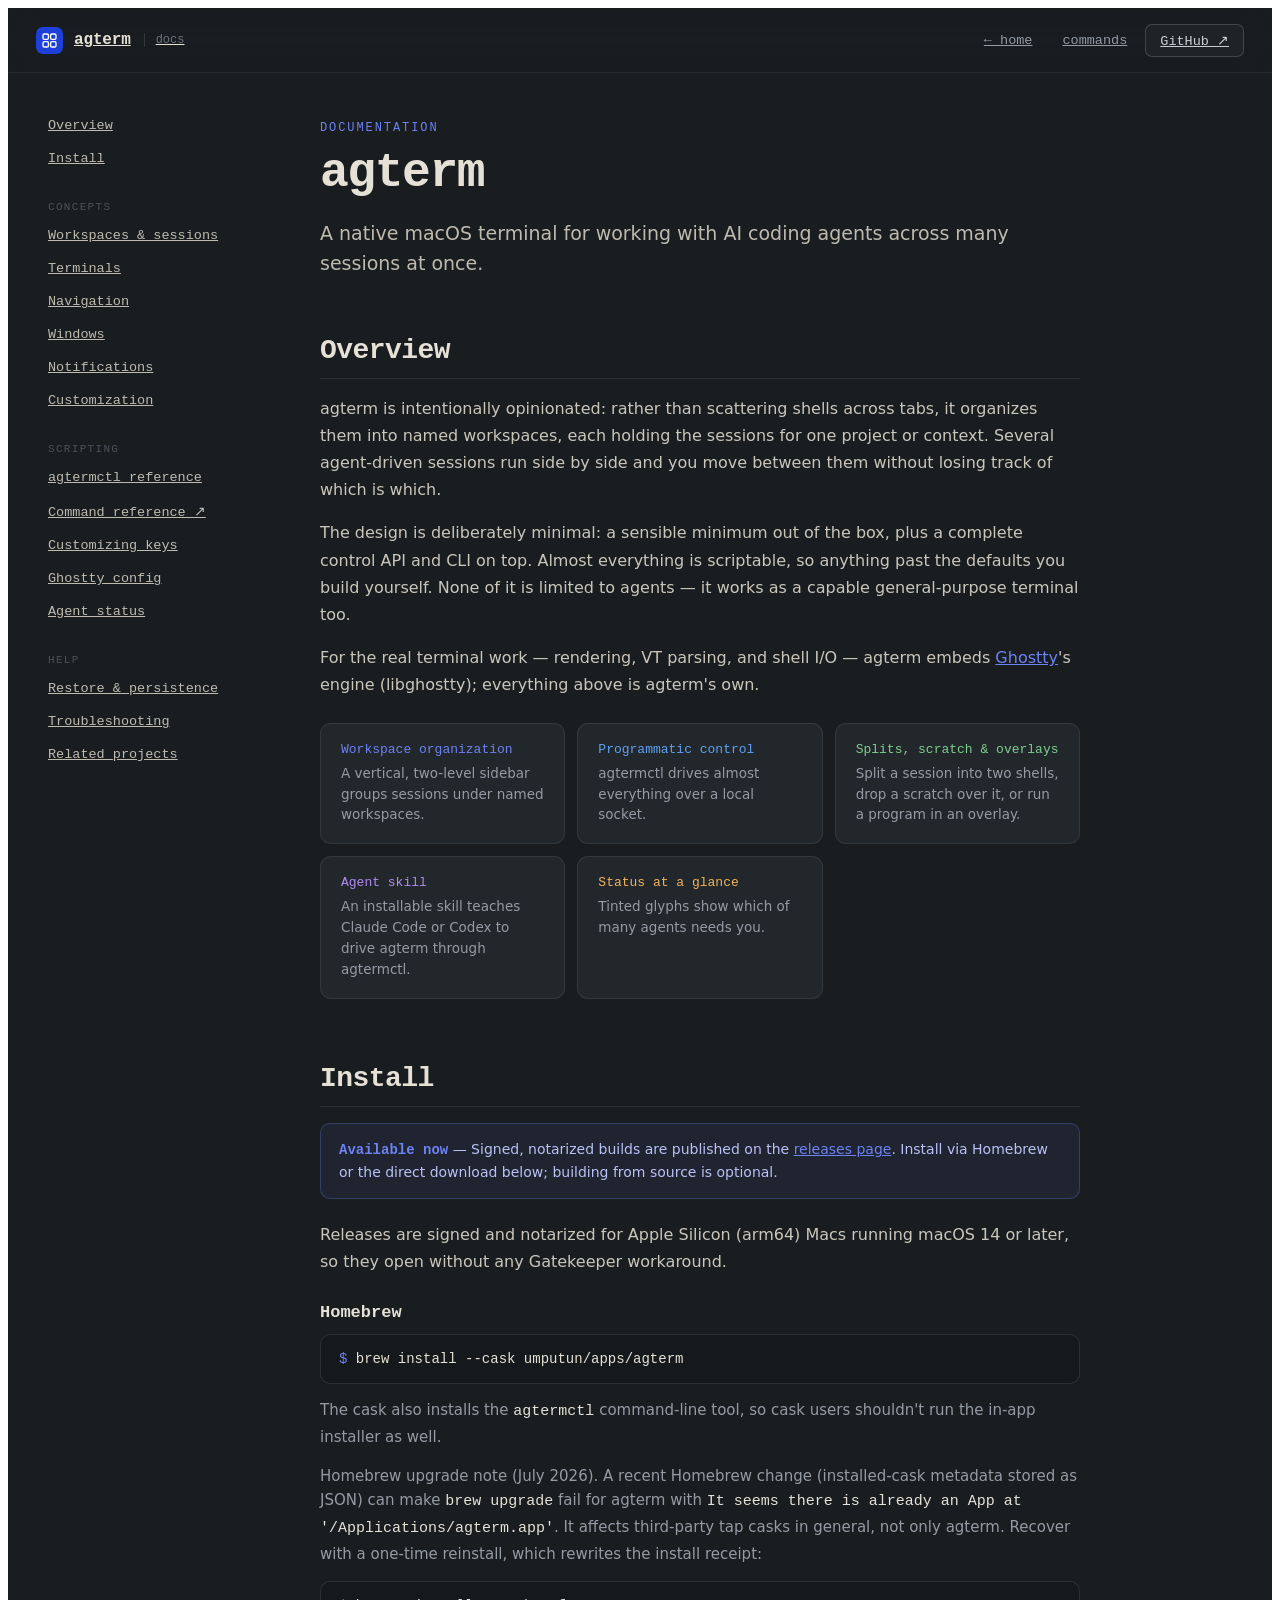
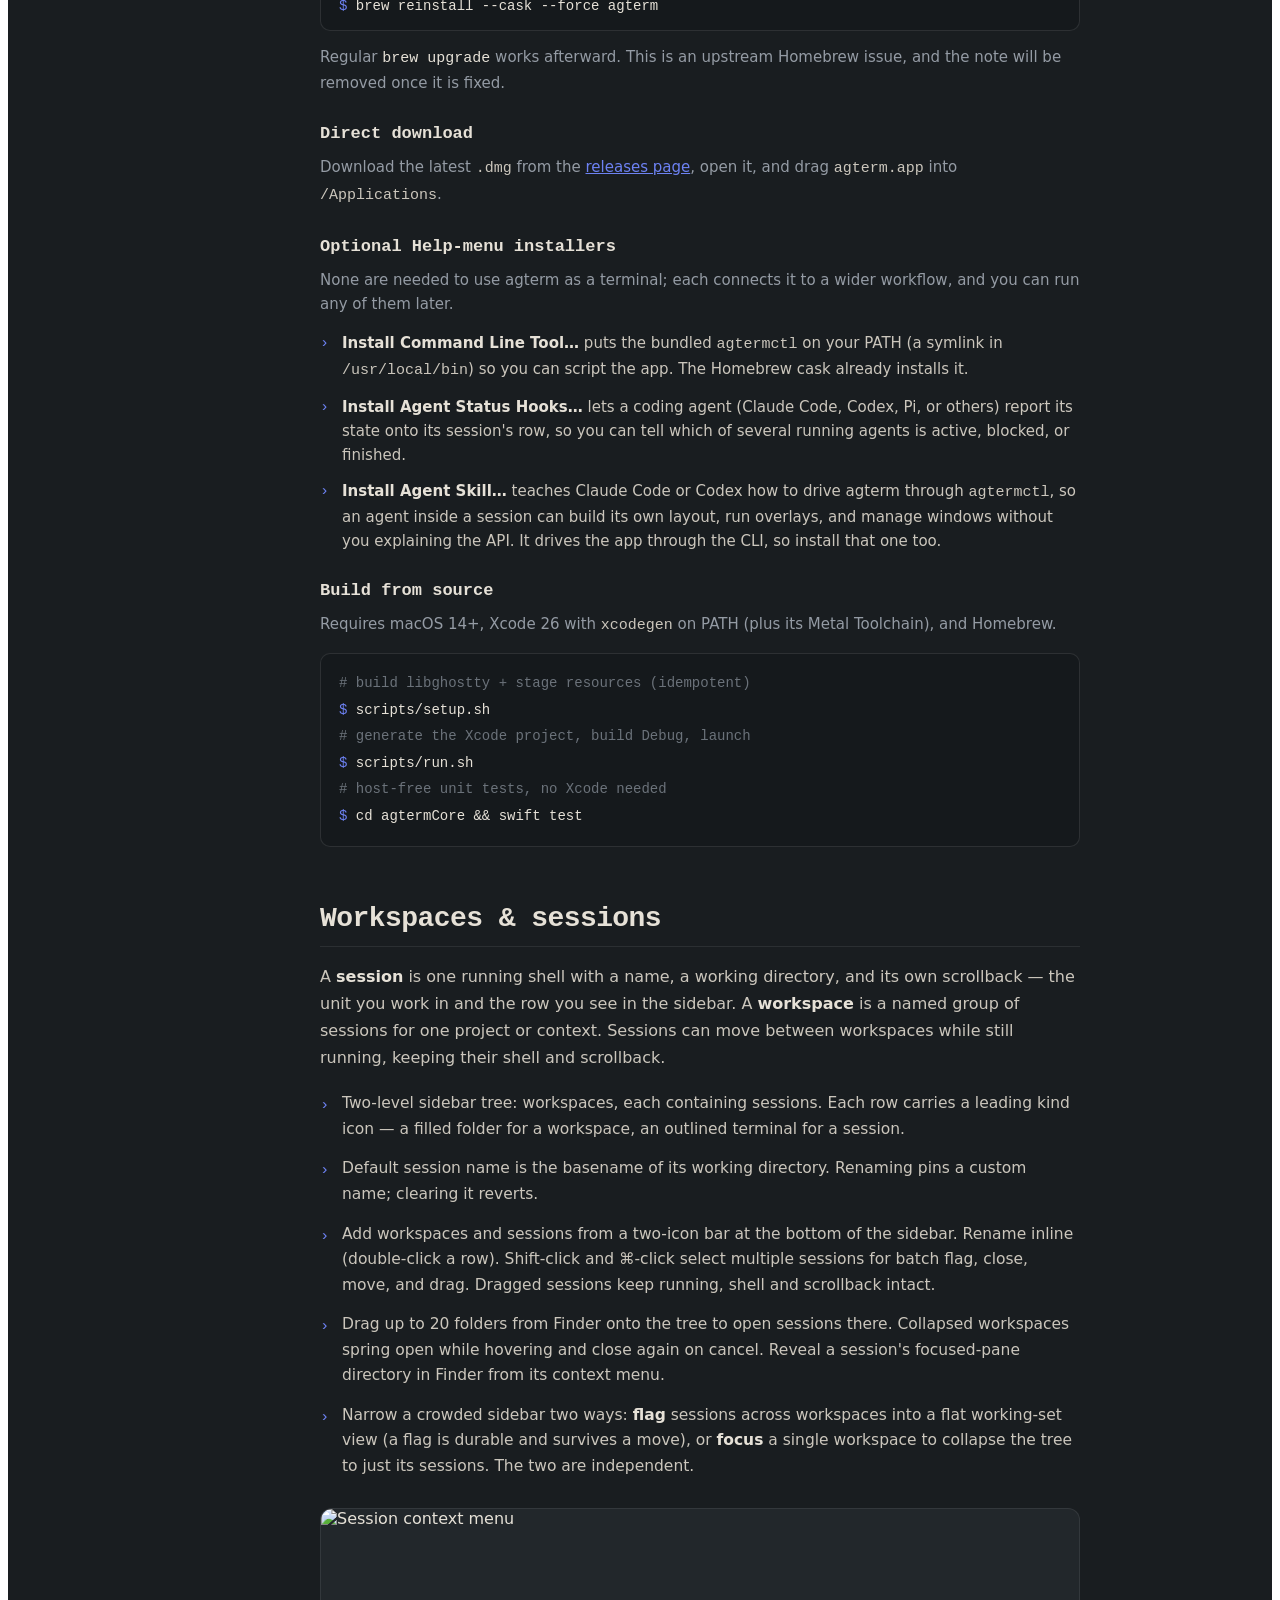
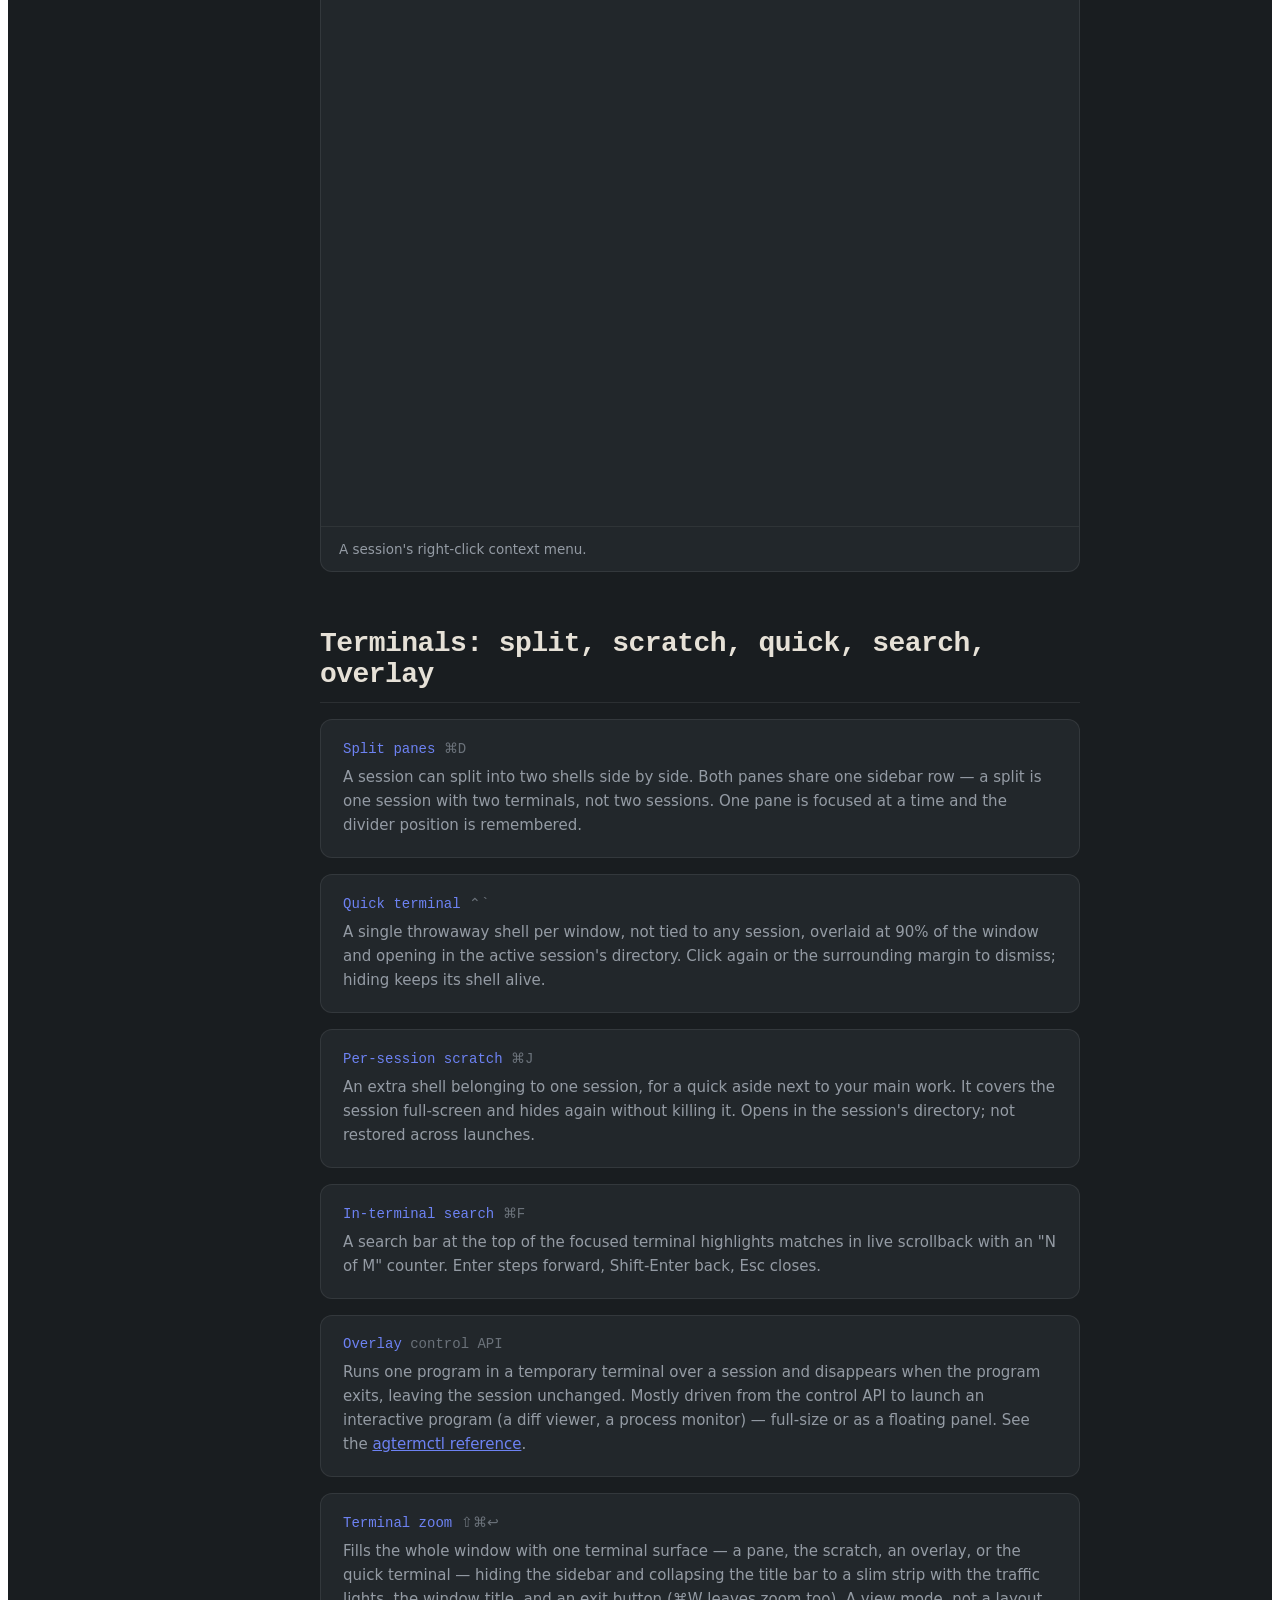
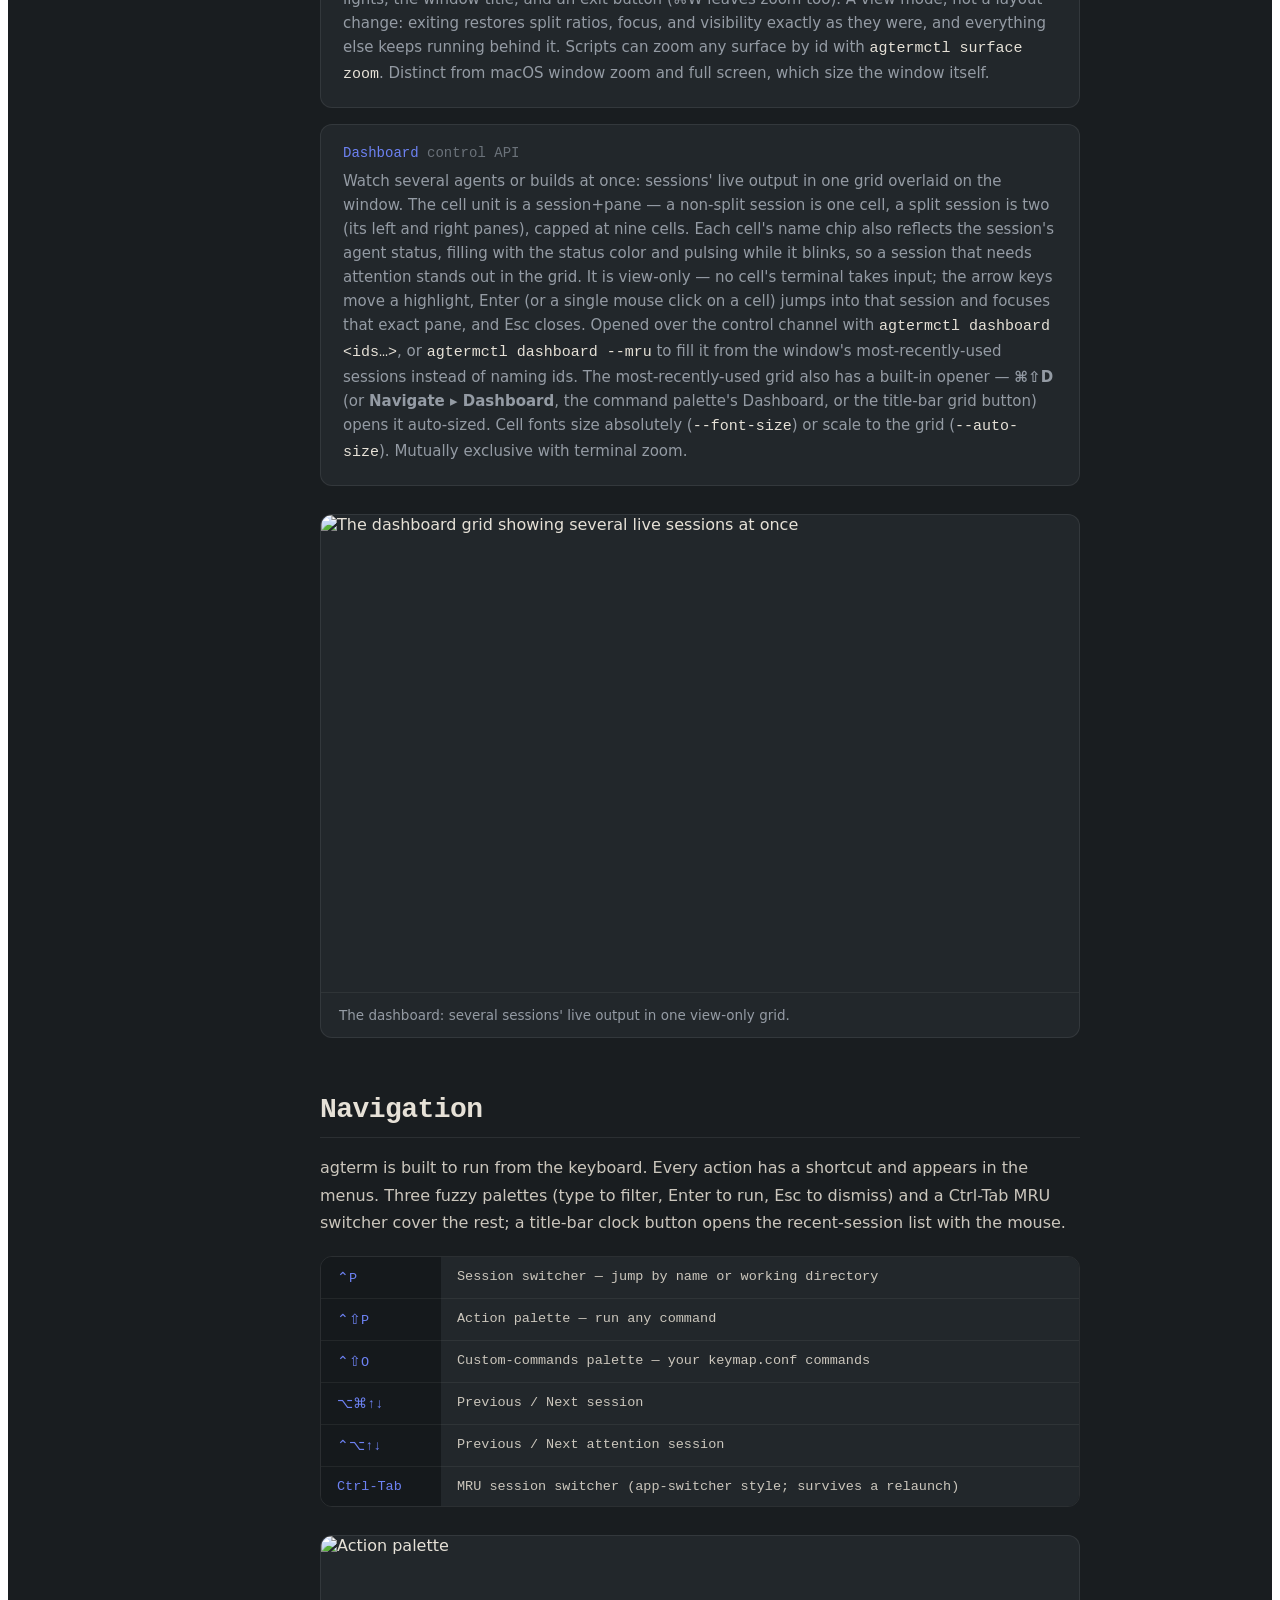
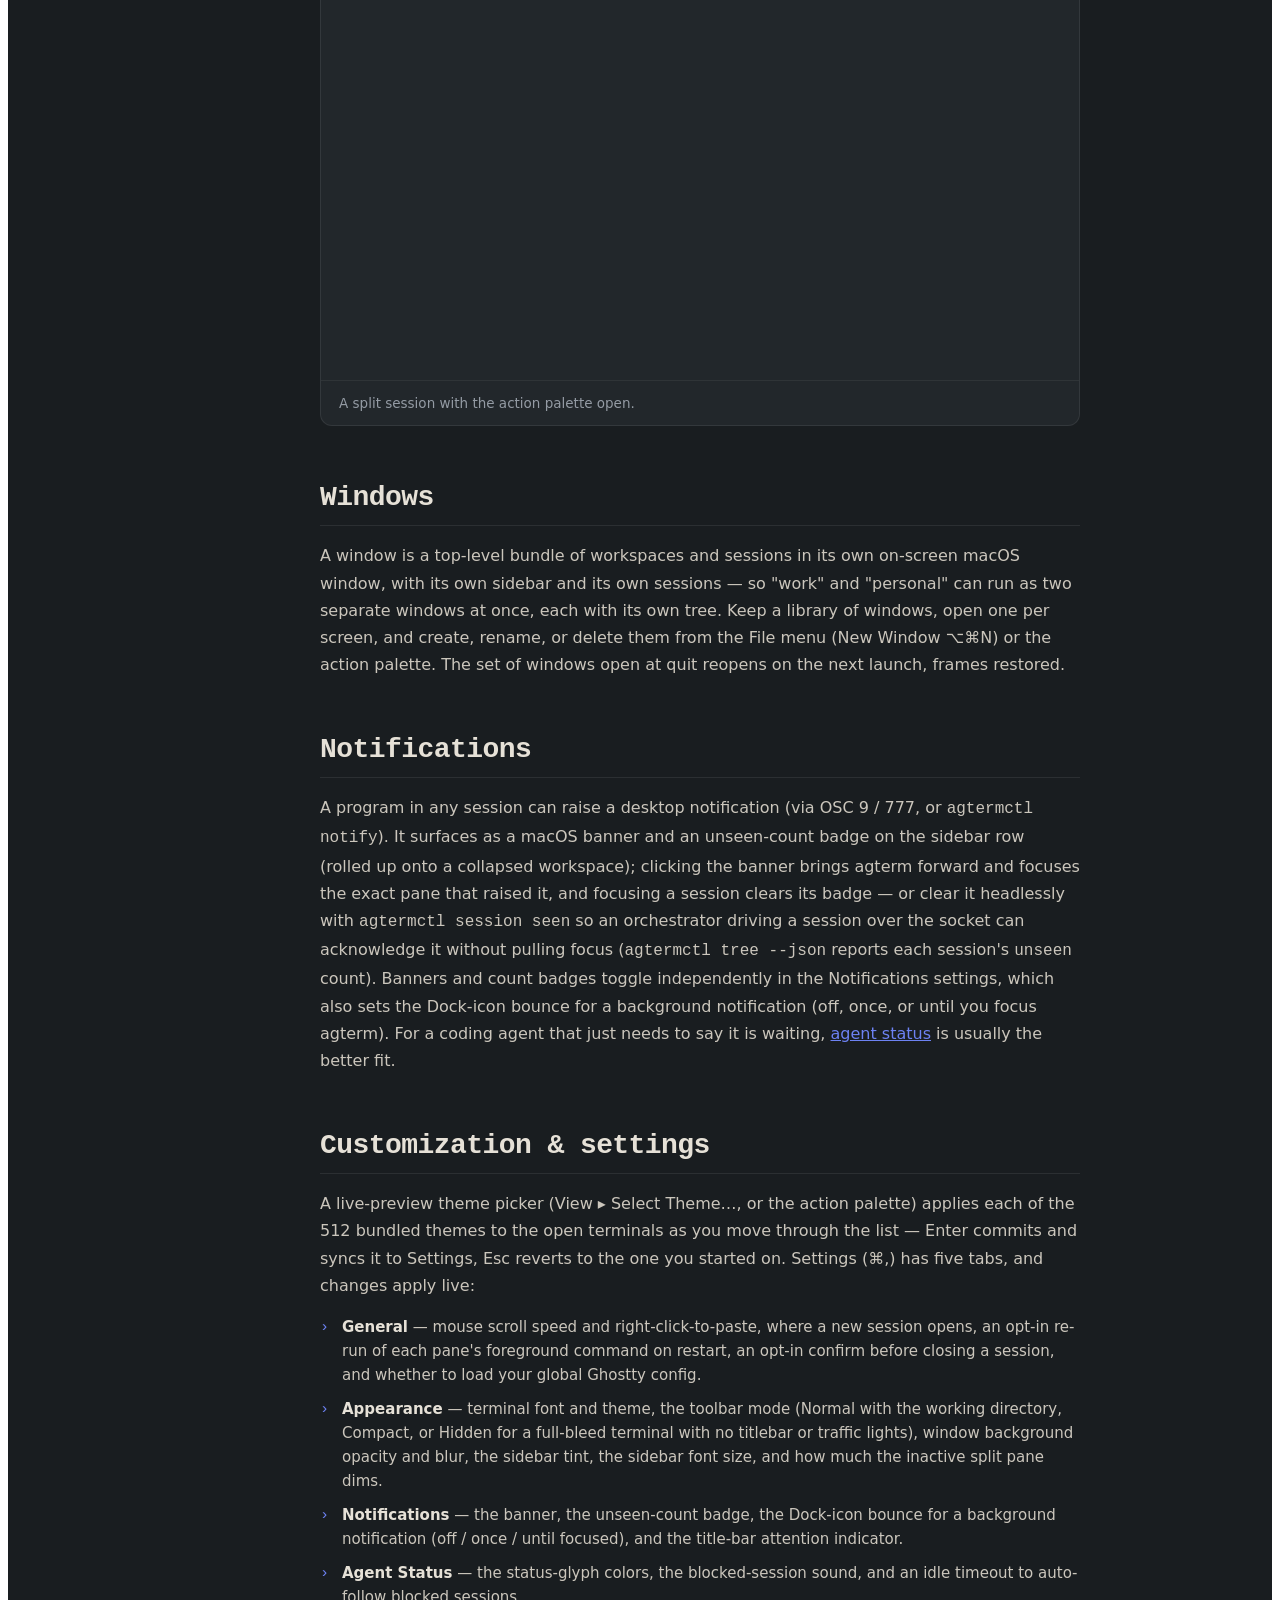
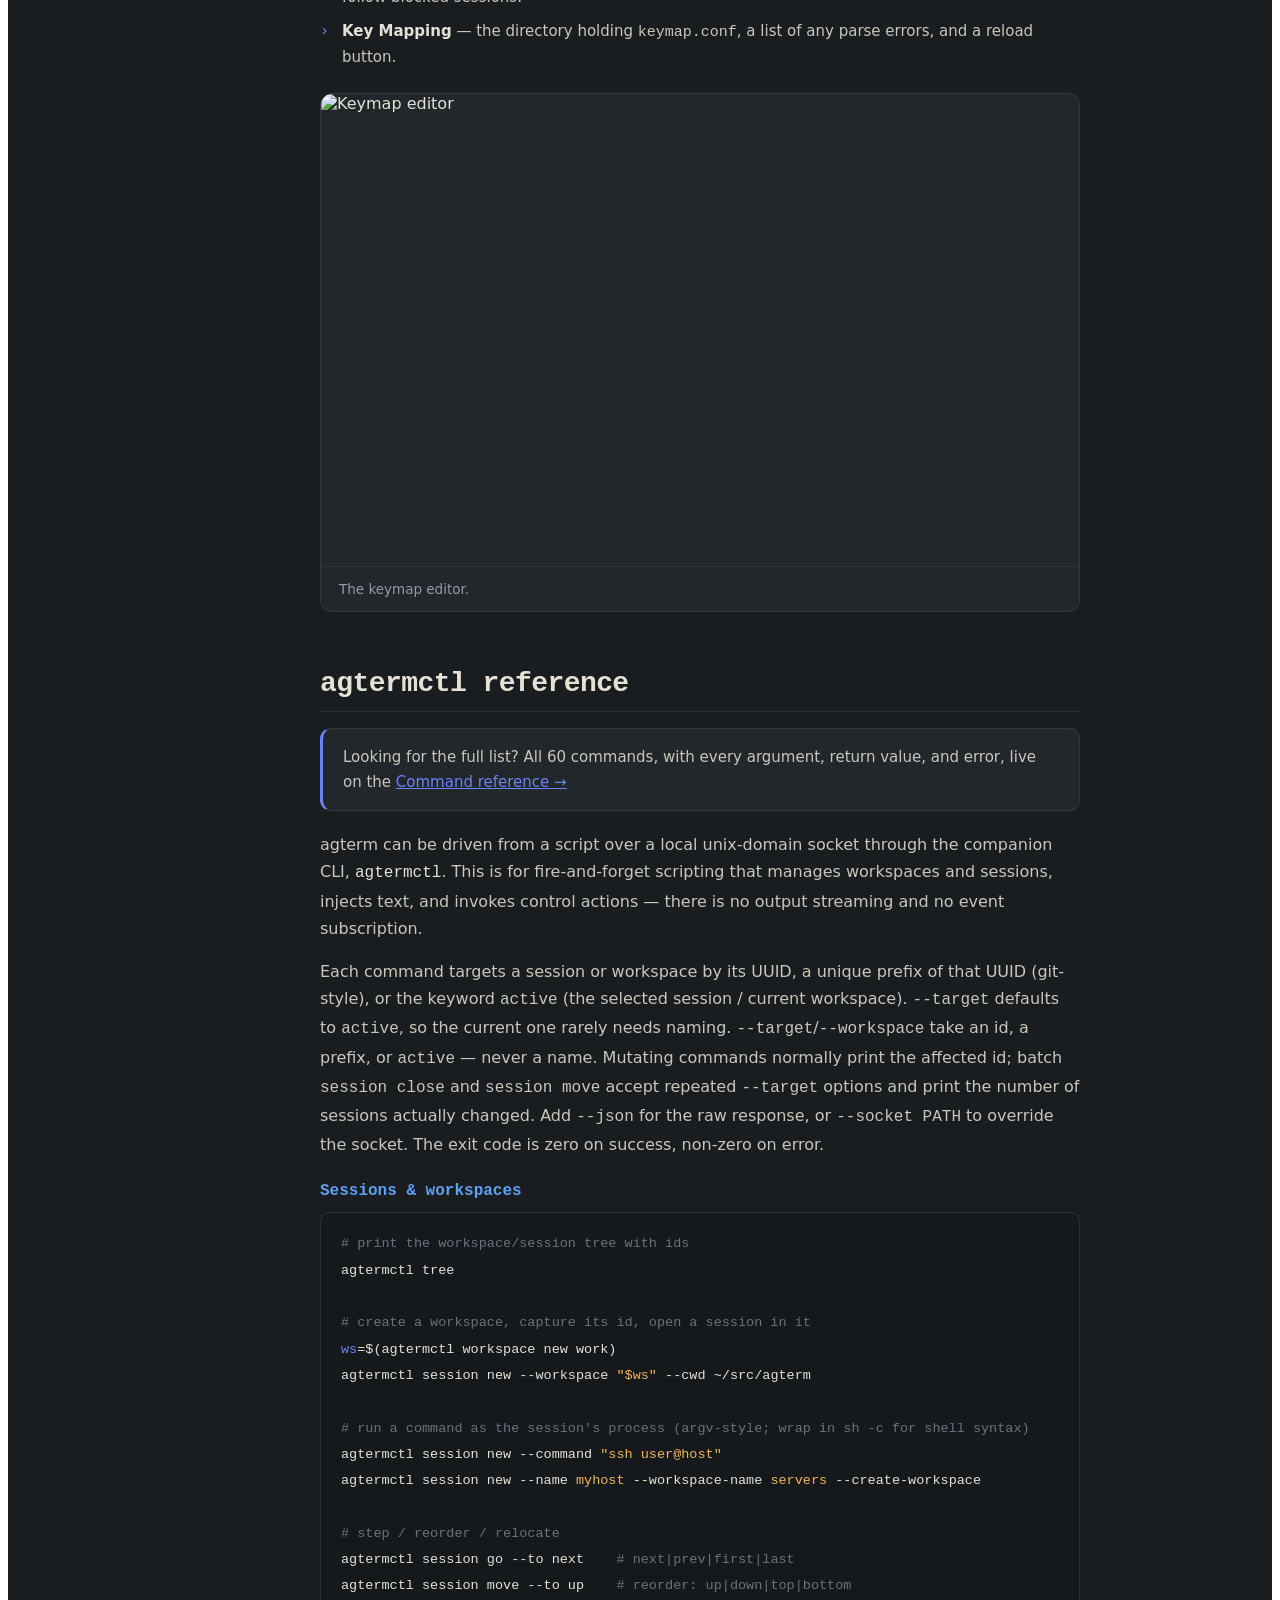
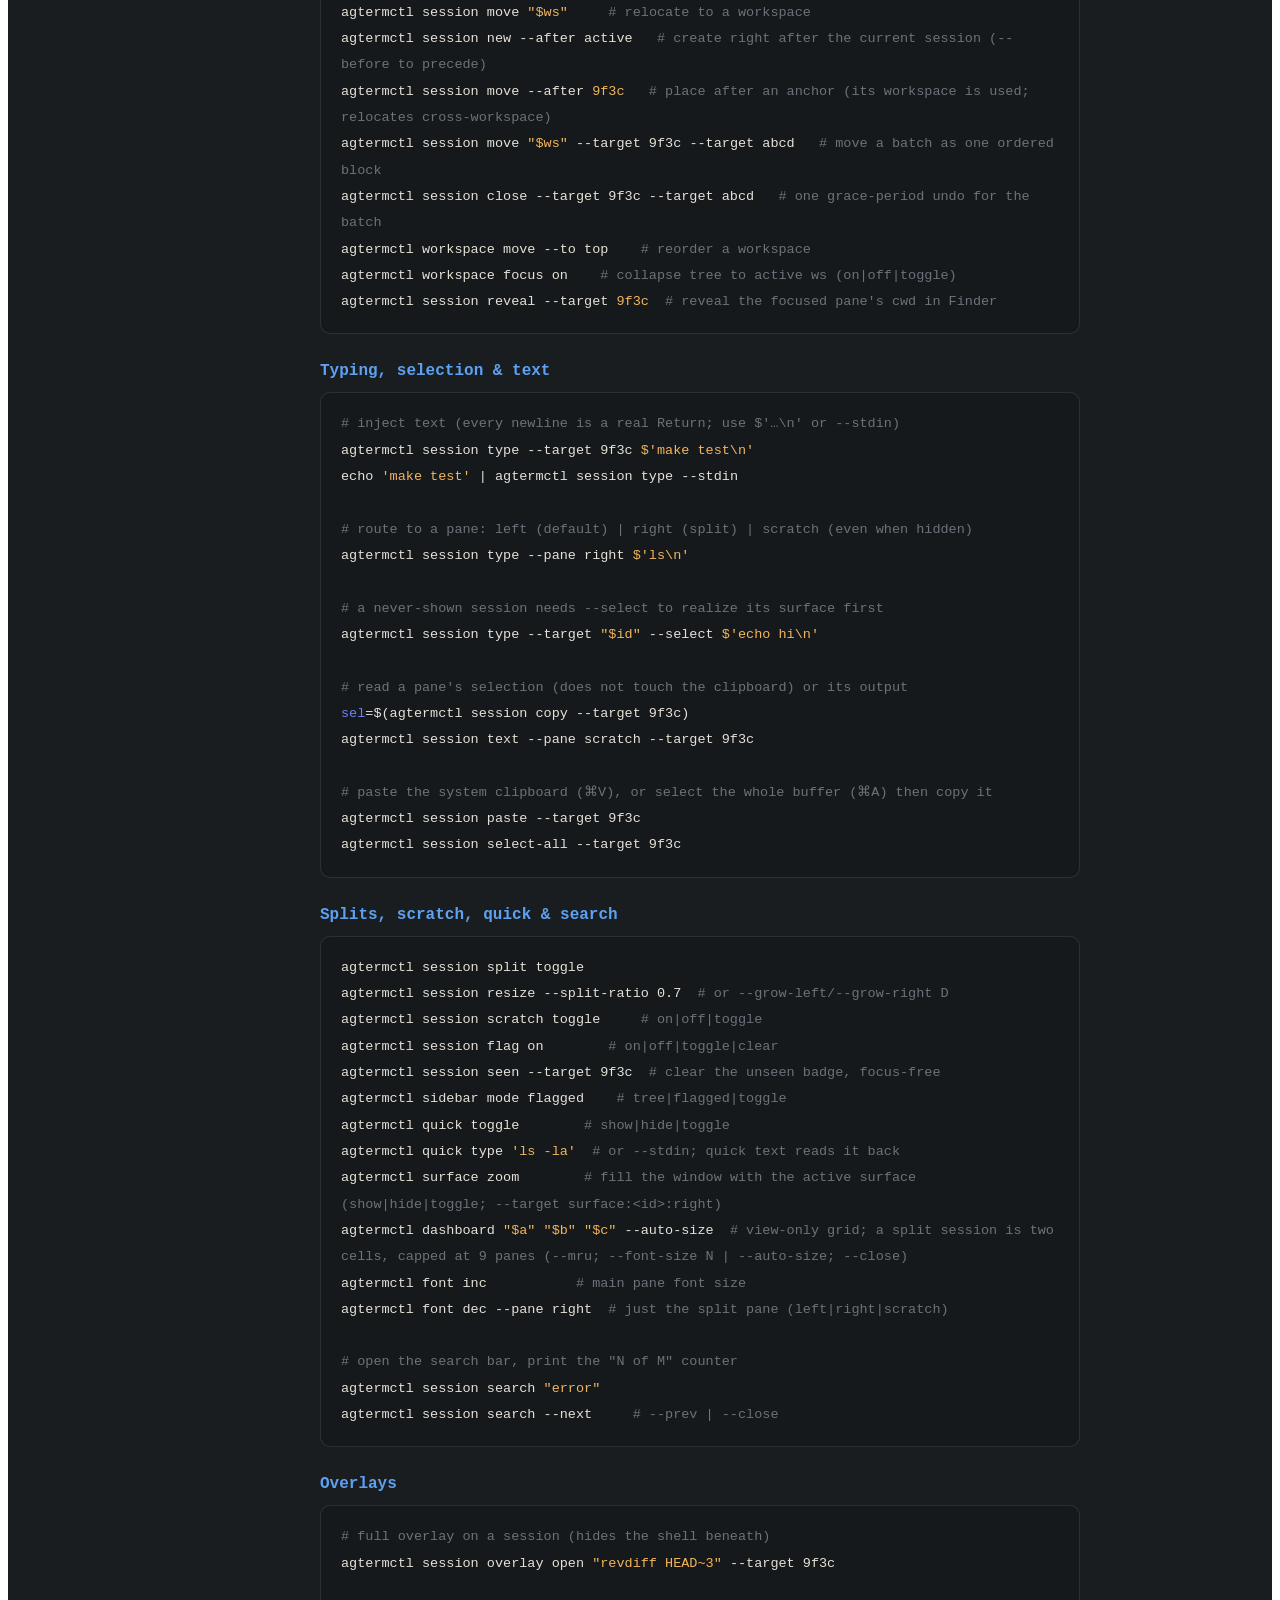
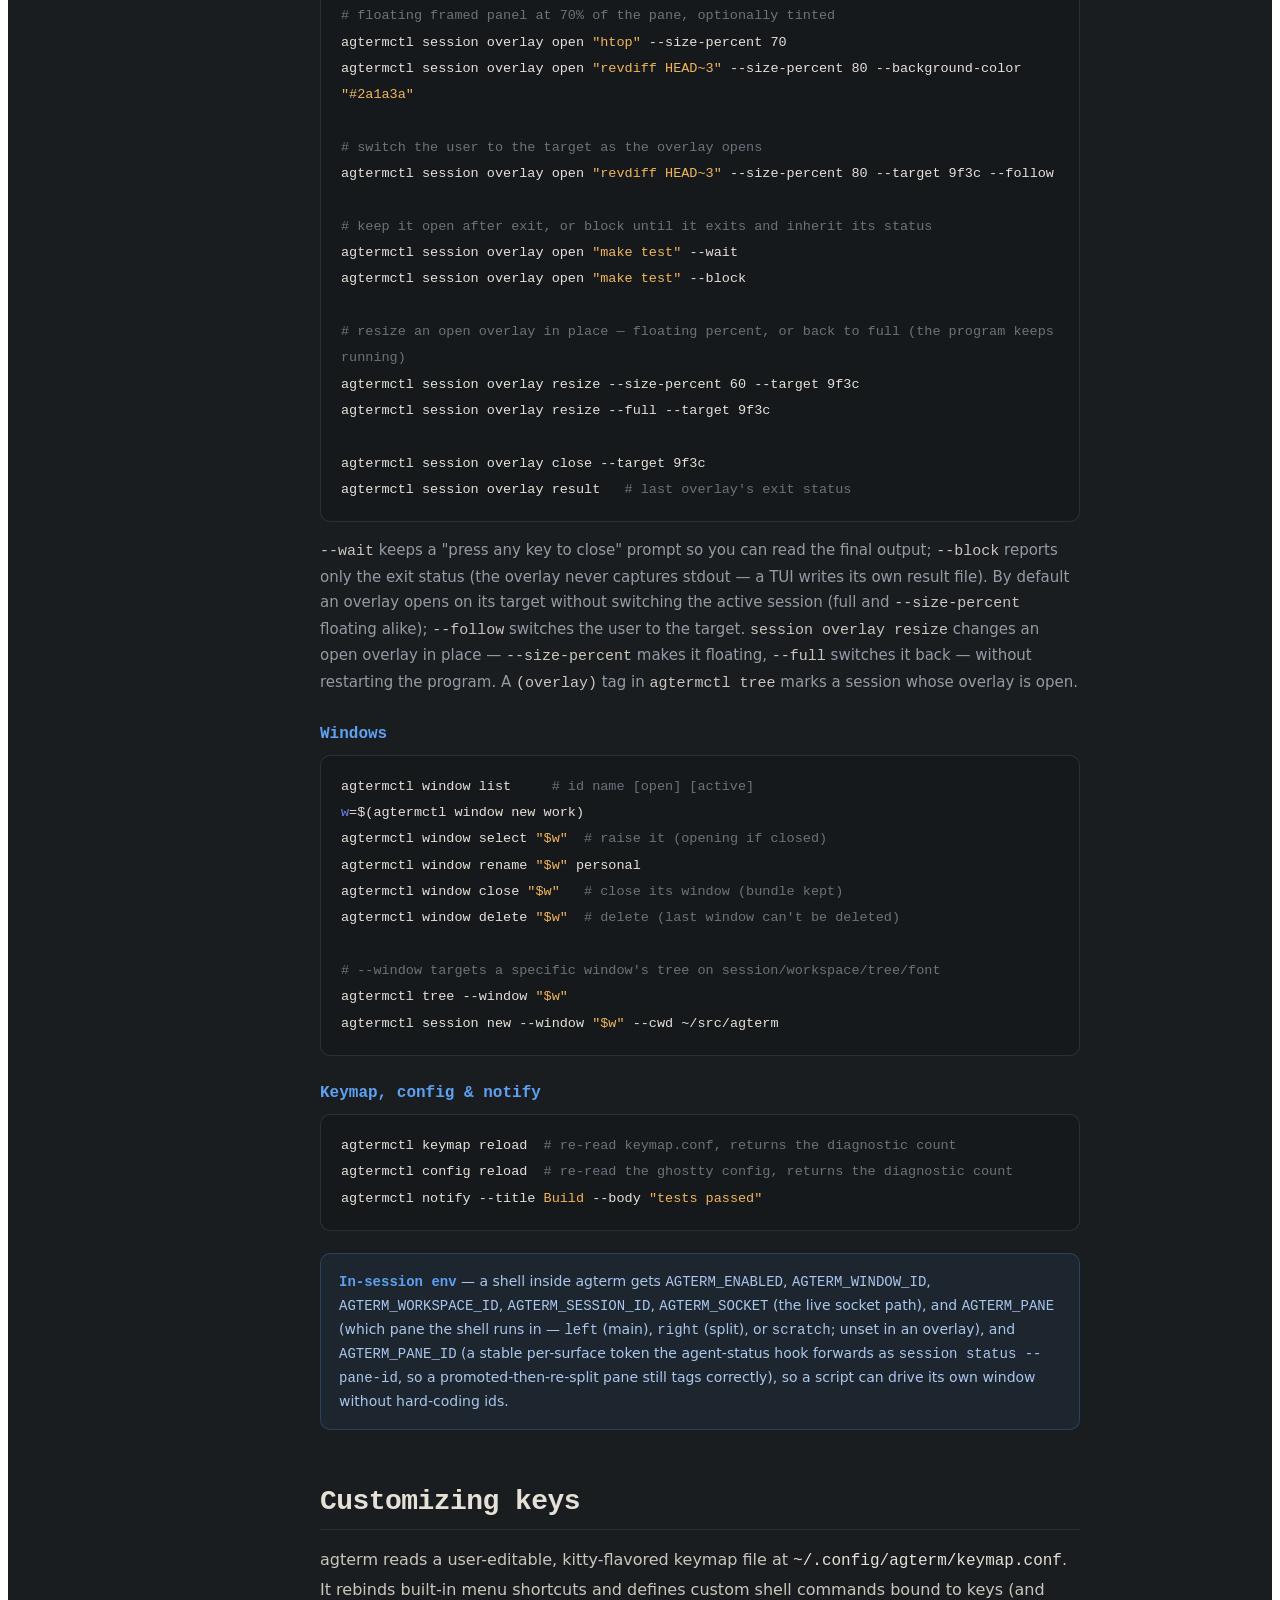
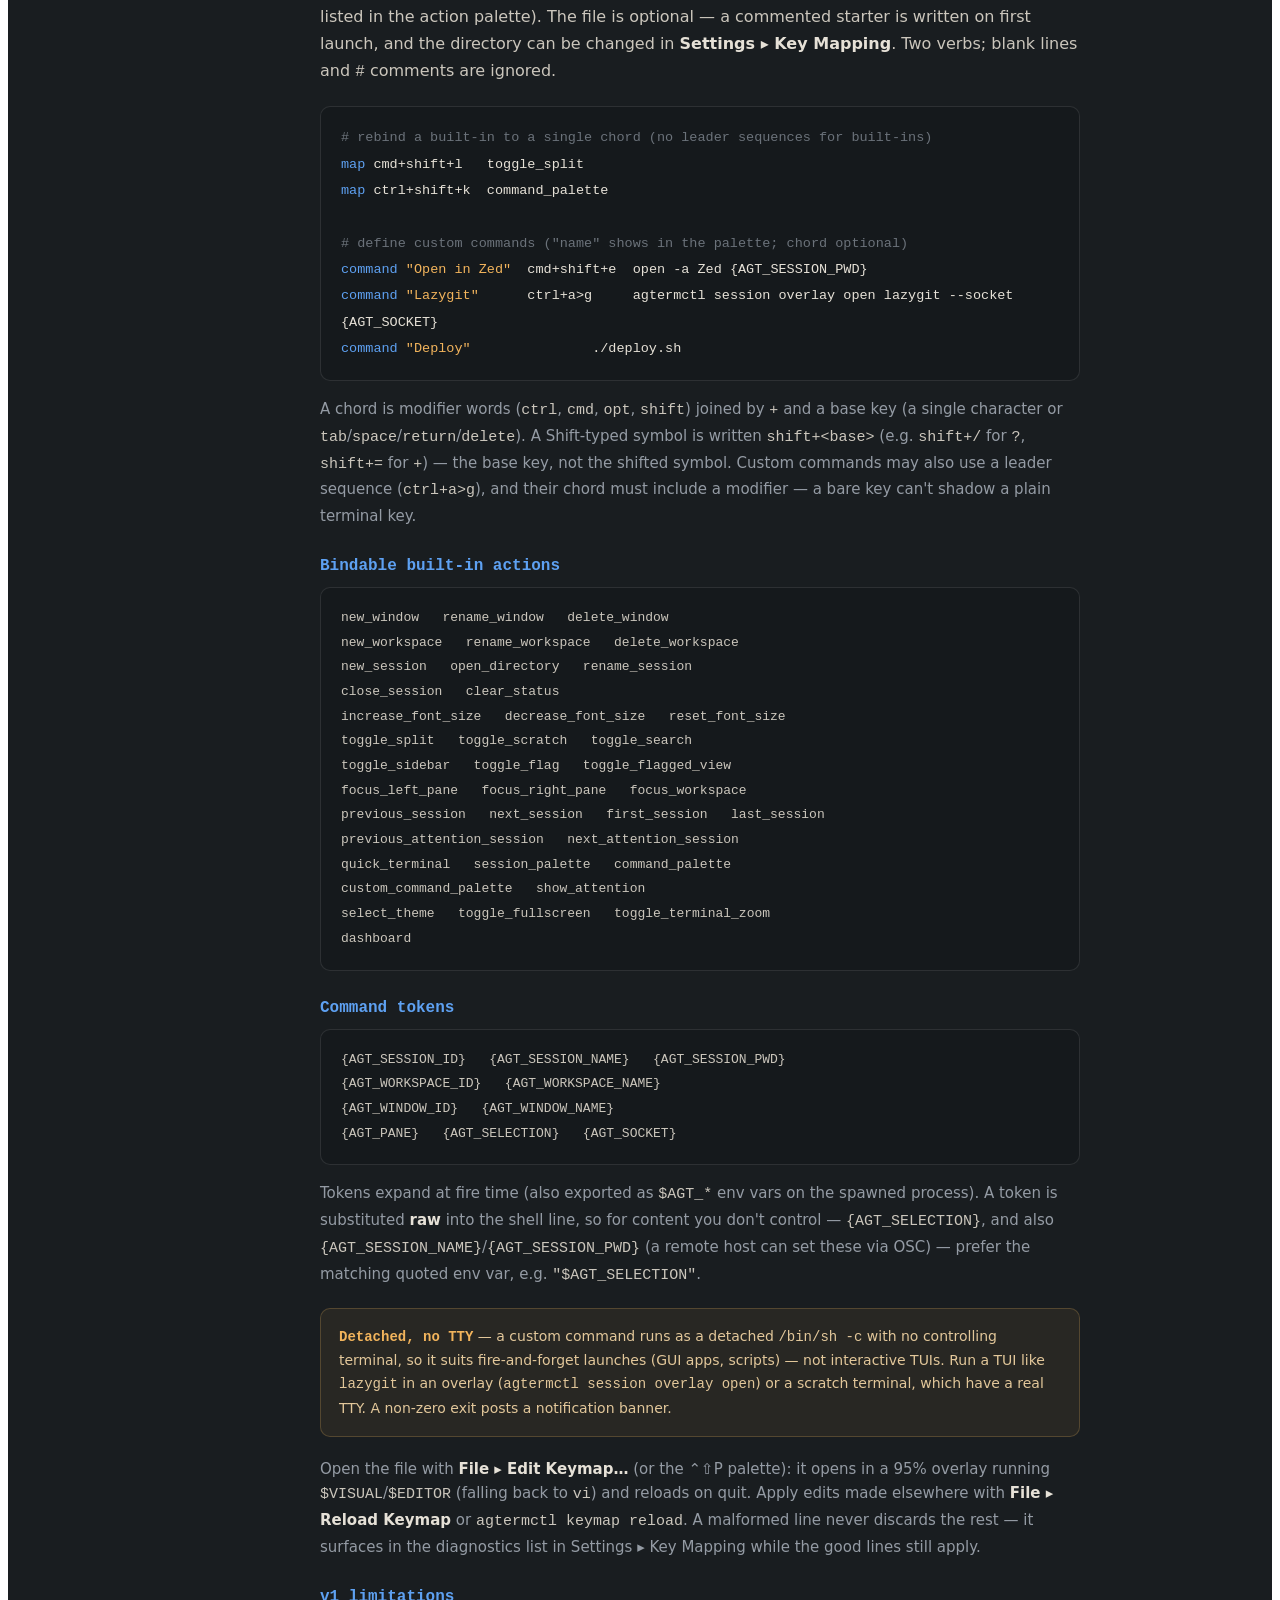
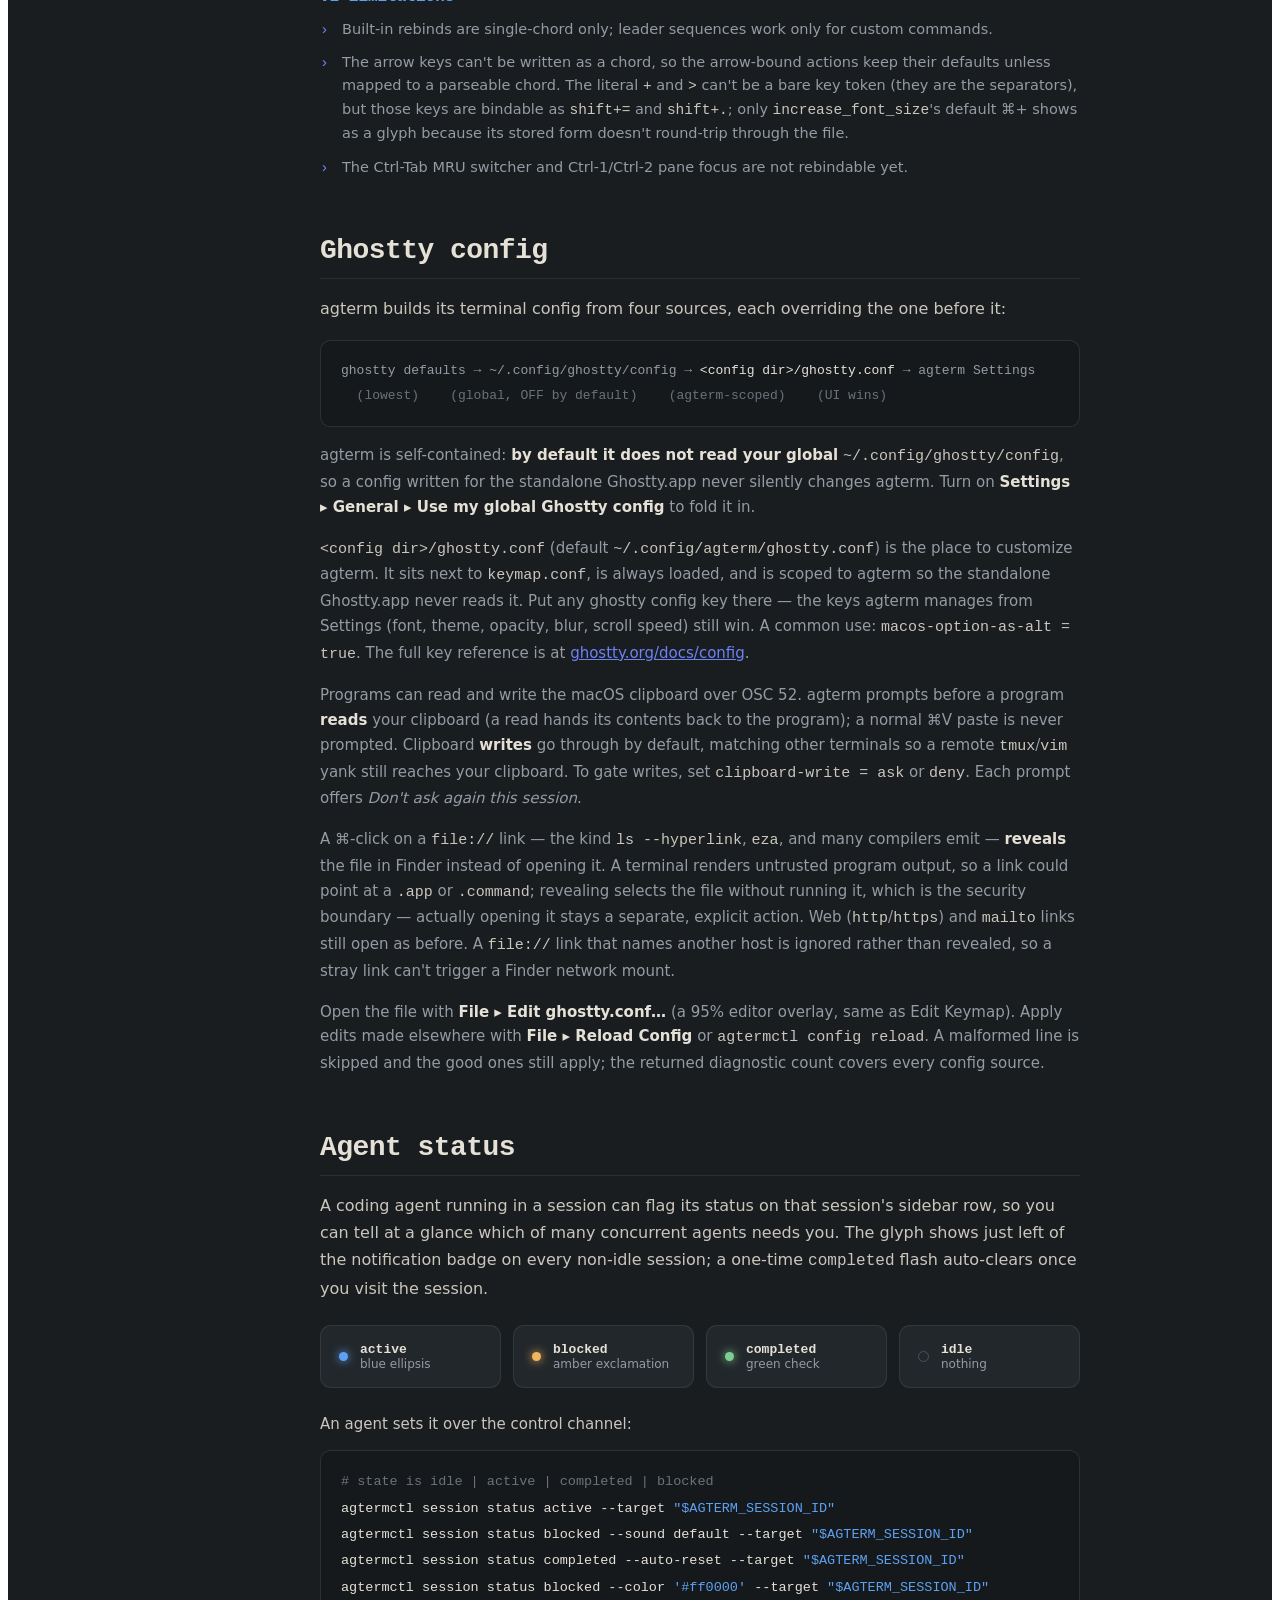
==== site/docs.html @ e4e8b94a "docs: add dashboard screenshot to README and website The dashboard shot leads the README More screen" ====
<!doctype html>
<html lang="en">
  <head>
    <meta charset="utf-8" />
    <meta name="viewport" content="width=device-width, initial-scale=1" />
    <title>Documentation — agterm | terminal for AI coding agents</title>
    <meta
      name="description"
      content="agterm documentation: install, workspaces and sessions, split panes, overlays, the agtermctl control CLI, agent status, keymaps, themes, and window management."
    />
    <meta
      name="keywords"
      content="agterm docs, agtermctl, agterm control api, agterm keymap, agterm agent skill, macOS terminal documentation"
    />
    <meta name="author" content="umputun" />
    <link rel="canonical" href="https://agterm.com/docs" />
    <meta property="og:type" content="article" />
    <meta property="og:title" content="Documentation — agterm" />
    <meta
      property="og:description"
      content="Install agterm, learn workspaces, sessions, overlays, and the agtermctl control CLI."
    />
    <meta property="og:url" content="https://agterm.com/docs" />
    <meta property="og:image" content="https://agterm.com/assets/agterm-og.png" />
    <meta property="og:image:width" content="1200" />
    <meta property="og:image:height" content="630" />
    <meta property="og:site_name" content="agterm" />
    <meta name="twitter:card" content="summary_large_image" />
    <meta name="twitter:site" content="@umputun" />
    <meta name="twitter:title" content="Documentation — agterm" />
    <meta
      name="twitter:description"
      content="Install agterm, learn workspaces, sessions, overlays, and the agtermctl control CLI."
    />
    <meta name="twitter:image" content="https://agterm.com/assets/agterm-og.png" />
    <link rel="icon" type="image/x-icon" href="/assets/favicon.ico" />
    <link rel="icon" type="image/png" sizes="32x32" href="/assets/favicon-32.png" />
    <link rel="icon" type="image/png" sizes="16x16" href="/assets/favicon-16.png" />
    <link rel="apple-touch-icon" sizes="180x180" href="/assets/favicon-180.png" />
    <meta name="theme-color" content="#191d20" />
    <link rel="preload" href="/assets/fonts/jetbrains-mono-latin.woff2" as="font" type="font/woff2" crossorigin />
    <link rel="preload" href="/assets/fonts/ibm-plex-sans-latin.woff2" as="font" type="font/woff2" crossorigin />
    <link rel="stylesheet" href="/style.css" />
  </head>
  <body>
    <div
      style="
        background: #191d20;
        color: #e6e1d7;
        font-family: &quot;IBM Plex Sans&quot;, system-ui, sans-serif;
        -webkit-font-smoothing: antialiased;
        min-height: 100vh;
      "
    >
      <!-- ===== NAV ===== -->
      <div
        style="
          position: sticky;
          top: 0;
          z-index: 50;
          background: rgba(25, 29, 32, 0.72);
          backdrop-filter: blur(14px);
          border-bottom: 1px solid rgba(255, 255, 255, 0.07);
        "
      >
        <div
          style="
            max-width: 1240px;
            margin: 0 auto;
            padding: 0 28px;
            height: 64px;
            display: flex;
            align-items: center;
            justify-content: space-between;
          "
        >
          <a href="/" style="display: flex; align-items: center; gap: 11px; color: #e6e1d7">
            <svg width="27" height="27" viewBox="0 0 100 100" fill="none" style="display: block; border-radius: 22%">
              <rect width="100" height="100" rx="24" fill="#1e40d8"></rect>
              <rect x="26" y="26" width="20" height="20" rx="5" stroke="#fff" stroke-width="5"></rect>
              <rect x="54" y="26" width="20" height="20" rx="5" stroke="#fff" stroke-width="5"></rect>
              <rect x="26" y="54" width="20" height="20" rx="5" stroke="#fff" stroke-width="5"></rect>
              <rect x="54" y="54" width="20" height="20" rx="5" stroke="#fff" stroke-width="5"></rect>
            </svg>
            <span
              style="
                font-family: &quot;JetBrains Mono&quot;, monospace;
                font-weight: 700;
                font-size: 16px;
                letter-spacing: -0.01em;
              "
              >agterm</span
            >
            <span
              style="
                font-family: &quot;JetBrains Mono&quot;, monospace;
                font-size: 12px;
                color: #6b727a;
                border-left: 1px solid rgba(255, 255, 255, 0.12);
                padding-left: 11px;
                margin-left: 2px;
              "
              >docs</span
            >
          </a>
          <div
            style="
              display: flex;
              align-items: center;
              gap: 6px;
              font-family: &quot;JetBrains Mono&quot;, monospace;
              font-size: 13.5px;
            "
          >
            <a href="/" style="color: #949ba4; padding: 8px 12px; border-radius: 7px" class="hv1">← home</a>
            <a href="/commands" style="color: #949ba4; padding: 8px 12px; border-radius: 7px" class="hv1">commands</a>
            <a
              href="https://github.com/umputun/agterm"
              style="
                color: #c9cdd2;
                border: 1px solid rgba(255, 255, 255, 0.16);
                background: rgba(255, 255, 255, 0.03);
                padding: 7px 14px;
                border-radius: 7px;
                font-weight: 500;
              "
              class="hv8"
              >GitHub ↗</a
            >
          </div>
        </div>
      </div>

      <!-- ===== LAYOUT ===== -->
      <div style="max-width: 1240px; margin: 0 auto; display: grid; grid-template-columns: 236px 1fr; gap: 48px; padding: 0 28px">
        <!-- SIDEBAR -->
        <aside
          class="doc-scroll"
          style="
            position: sticky;
            top: 64px;
            align-self: start;
            height: calc(100vh - 64px);
            overflow-y: auto;
            padding: 38px 0 60px;
            font-family: &quot;JetBrains Mono&quot;, monospace;
          "
        >
          <nav style="display: flex; flex-direction: column; gap: 4px; font-size: 13.5px">
            <a href="#overview" style="color: #bfbab0; padding: 7px 12px; border-radius: 7px" class="hv9">Overview</a>
            <a href="#install" style="color: #bfbab0; padding: 7px 12px; border-radius: 7px" class="hv9">Install</a>
            <div style="height: 16px"></div>
            <span style="color: #4a5158; font-size: 11px; letter-spacing: 0.12em; padding: 4px 12px">CONCEPTS</span>
            <a href="#workspaces" style="color: #bfbab0; padding: 7px 12px; border-radius: 7px" class="hv9"
              >Workspaces &amp; sessions</a
            >
            <a href="#terminals" style="color: #bfbab0; padding: 7px 12px; border-radius: 7px" class="hv9">Terminals</a>
            <a href="#navigation" style="color: #bfbab0; padding: 7px 12px; border-radius: 7px" class="hv9">Navigation</a>
            <a href="#windows" style="color: #bfbab0; padding: 7px 12px; border-radius: 7px" class="hv9">Windows</a>
            <a href="#notifications" style="color: #bfbab0; padding: 7px 12px; border-radius: 7px" class="hv9">Notifications</a>
            <a href="#settings" style="color: #bfbab0; padding: 7px 12px; border-radius: 7px" class="hv9">Customization</a>
            <div style="height: 16px"></div>
            <span style="color: #4a5158; font-size: 11px; letter-spacing: 0.12em; padding: 4px 12px">SCRIPTING</span>
            <a href="#agtermctl" style="color: #bfbab0; padding: 7px 12px; border-radius: 7px" class="hv9">agtermctl reference</a>
            <a href="/commands" style="color: #bfbab0; padding: 7px 12px; border-radius: 7px" class="hv9">Command reference ↗</a>
            <a href="#keymap" style="color: #bfbab0; padding: 7px 12px; border-radius: 7px" class="hv9">Customizing keys</a>
            <a href="#ghostty" style="color: #bfbab0; padding: 7px 12px; border-radius: 7px" class="hv9">Ghostty config</a>
            <a href="#status" style="color: #bfbab0; padding: 7px 12px; border-radius: 7px" class="hv9">Agent status</a>
            <div style="height: 16px"></div>
            <span style="color: #4a5158; font-size: 11px; letter-spacing: 0.12em; padding: 4px 12px">HELP</span>
            <a href="#restore" style="color: #bfbab0; padding: 7px 12px; border-radius: 7px" class="hv9">Restore &amp; persistence</a>
            <a href="#troubleshooting" style="color: #bfbab0; padding: 7px 12px; border-radius: 7px" class="hv9"
              >Troubleshooting</a
            >
            <a href="#related" style="color: #bfbab0; padding: 7px 12px; border-radius: 7px" class="hv9">Related projects</a>
          </nav>
        </aside>

        <!-- CONTENT -->
        <main style="min-width: 0; padding: 48px 0 120px; max-width: 760px">
          <!-- title -->
          <div
            style="
              font-family: &quot;JetBrains Mono&quot;, monospace;
              font-size: 12px;
              letter-spacing: 0.16em;
              text-transform: uppercase;
              color: #6d82f3;
              margin-bottom: 14px;
            "
          >
            Documentation
          </div>
          <h1
            style="
              font-family: &quot;JetBrains Mono&quot;, monospace;
              font-weight: 800;
              font-size: clamp(32px, 5vw, 48px);
              letter-spacing: -0.03em;
              line-height: 1.02;
              margin: 0 0 20px;
            "
          >
            agterm
          </h1>
          <p style="font-size: 19px; line-height: 1.6; color: #bfbab0; margin: 0 0 8px">
            A native macOS terminal for working with AI coding agents across many sessions at once.
          </p>

          <!-- OVERVIEW -->
          <section id="overview" style="scroll-margin-top: 88px; padding-top: 48px">
            <h2
              style="
                font-family: &quot;JetBrains Mono&quot;, monospace;
                font-weight: 700;
                font-size: 28px;
                letter-spacing: -0.02em;
                margin: 0 0 16px;
                padding-bottom: 12px;
                border-bottom: 1px solid rgba(255, 255, 255, 0.08);
              "
            >
              Overview
            </h2>
            <p style="font-size: 16px; line-height: 1.7; color: #cbc6bc; margin: 0 0 16px">
              agterm is intentionally opinionated: rather than scattering shells across tabs, it organizes them into named
              workspaces, each holding the sessions for one project or context. Several agent-driven sessions run side by side and
              you move between them without losing track of which is which.
            </p>
            <p style="font-size: 16px; line-height: 1.7; color: #cbc6bc; margin: 0 0 16px">
              The design is deliberately minimal: a sensible minimum out of the box, plus a complete control API and CLI on top.
              Almost everything is scriptable, so anything past the defaults you build yourself. None of it is limited to agents —
              it works as a capable general-purpose terminal too.
            </p>
            <p style="font-size: 16px; line-height: 1.7; color: #cbc6bc; margin: 0 0 24px">
              For the real terminal work — rendering, VT parsing, and shell I/O — agterm embeds
              <a href="https://ghostty.org" style="color: #6d82f3">Ghostty</a>'s engine (libghostty); everything above is agterm's
              own.
            </p>
            <div
              style="display: grid; grid-template-columns: repeat(auto-fit, minmax(220px, 1fr)); gap: 12px; margin-bottom: 8px"
            >
              <div
                style="background: #22272b; border: 1px solid rgba(255, 255, 255, 0.08); border-radius: 11px; padding: 18px 20px"
              >
                <div
                  style="font-family: &quot;JetBrains Mono&quot;, monospace; font-size: 13px; color: #6d82f3; margin-bottom: 6px"
                >
                  Workspace organization
                </div>
                <p style="font-size: 13.5px; color: #949ba4; margin: 0; line-height: 1.55">
                  A vertical, two-level sidebar groups sessions under named workspaces.
                </p>
              </div>
              <div
                style="background: #22272b; border: 1px solid rgba(255, 255, 255, 0.08); border-radius: 11px; padding: 18px 20px"
              >
                <div
                  style="font-family: &quot;JetBrains Mono&quot;, monospace; font-size: 13px; color: #5ea1f2; margin-bottom: 6px"
                >
                  Programmatic control
                </div>
                <p style="font-size: 13.5px; color: #949ba4; margin: 0; line-height: 1.55">
                  agtermctl drives almost everything over a local socket.
                </p>
              </div>
              <div
                style="background: #22272b; border: 1px solid rgba(255, 255, 255, 0.08); border-radius: 11px; padding: 18px 20px"
              >
                <div
                  style="font-family: &quot;JetBrains Mono&quot;, monospace; font-size: 13px; color: #7ece8f; margin-bottom: 6px"
                >
                  Splits, scratch &amp; overlays
                </div>
                <p style="font-size: 13.5px; color: #949ba4; margin: 0; line-height: 1.55">
                  Split a session into two shells, drop a scratch over it, or run a program in an overlay.
                </p>
              </div>
              <div
                style="background: #22272b; border: 1px solid rgba(255, 255, 255, 0.08); border-radius: 11px; padding: 18px 20px"
              >
                <div
                  style="font-family: &quot;JetBrains Mono&quot;, monospace; font-size: 13px; color: #b18cf2; margin-bottom: 6px"
                >
                  Agent skill
                </div>
                <p style="font-size: 13.5px; color: #949ba4; margin: 0; line-height: 1.55">
                  An installable skill teaches Claude Code or Codex to drive agterm through agtermctl.
                </p>
              </div>
              <div
                style="background: #22272b; border: 1px solid rgba(255, 255, 255, 0.08); border-radius: 11px; padding: 18px 20px"
              >
                <div
                  style="font-family: &quot;JetBrains Mono&quot;, monospace; font-size: 13px; color: #f2b45c; margin-bottom: 6px"
                >
                  Status at a glance
                </div>
                <p style="font-size: 13.5px; color: #949ba4; margin: 0; line-height: 1.55">
                  Tinted glyphs show which of many agents needs you.
                </p>
              </div>
            </div>
          </section>

          <!-- INSTALL -->
          <section id="install" style="scroll-margin-top: 88px; padding-top: 56px">
            <h2
              style="
                font-family: &quot;JetBrains Mono&quot;, monospace;
                font-weight: 700;
                font-size: 28px;
                letter-spacing: -0.02em;
                margin: 0 0 16px;
                padding-bottom: 12px;
                border-bottom: 1px solid rgba(255, 255, 255, 0.08);
              "
            >
              Install
            </h2>
            <div
              style="
                background: rgba(109, 130, 243, 0.08);
                border: 1px solid rgba(109, 130, 243, 0.28);
                border-radius: 10px;
                padding: 14px 18px;
                margin: 0 0 22px;
                font-size: 14px;
                color: #b9c1f5;
                line-height: 1.6;
              "
            >
              <strong style="color: #6d82f3; font-family: &quot;JetBrains Mono&quot;, monospace">Available now</strong> — Signed,
              notarized builds are published on the
              <a href="https://github.com/umputun/agterm/releases" style="color: #6d82f3">releases page</a>. Install via Homebrew
              or the direct download below; building from source is optional.
            </div>
            <p style="font-size: 16px; line-height: 1.7; color: #cbc6bc; margin: 0 0 20px">
              Releases are signed and notarized for Apple Silicon (arm64) Macs running macOS 14 or later, so they open without any
              Gatekeeper workaround.
            </p>
            <h3
              style="
                font-family: &quot;JetBrains Mono&quot;, monospace;
                font-weight: 600;
                font-size: 17px;
                color: #e6e1d7;
                margin: 28px 0 12px;
              "
            >
              Homebrew
            </h3>
            <div
              style="
                background: #15191c;
                border: 1px solid rgba(255, 255, 255, 0.1);
                border-radius: 10px;
                padding: 16px 18px;
                font-family: &quot;JetBrains Mono&quot;, monospace;
                font-size: 14px;
                color: #e6e1d7;
                overflow-x: auto;
              "
            >
              <span style="color: #6d82f3">$ </span>brew install --cask umputun/apps/agterm
            </div>
            <p style="font-size: 15px; line-height: 1.65; color: #949ba4; margin: 14px 0 0">
              The cask also installs the
              <span style="font-family: &quot;JetBrains Mono&quot;, monospace; color: #e6e1d7">agtermctl</span> command-line tool,
              so cask users shouldn't run the in-app installer as well.
            </p>
            <p style="font-size: 15px; line-height: 1.65; color: #949ba4; margin: 14px 0 0">
              Homebrew upgrade note (July 2026). A recent Homebrew change (installed-cask metadata
              stored as JSON) can make
              <span style="font-family: &quot;JetBrains Mono&quot;, monospace; color: #e6e1d7">brew upgrade</span>
              fail for agterm with
              <span style="font-family: &quot;JetBrains Mono&quot;, monospace; color: #e6e1d7">It seems there is already an App at '/Applications/agterm.app'</span>.
              It affects third-party tap casks in general, not only agterm. Recover with a one-time
              reinstall, which rewrites the install receipt:
            </p>
            <div
              style="
                background: #15191c;
                border: 1px solid rgba(255, 255, 255, 0.1);
                border-radius: 10px;
                padding: 16px 18px;
                margin: 14px 0 0;
                font-family: &quot;JetBrains Mono&quot;, monospace;
                font-size: 14px;
                color: #e6e1d7;
                overflow-x: auto;
              "
            >
              <span style="color: #6d82f3">$ </span>brew reinstall --cask --force agterm
            </div>
            <p style="font-size: 15px; line-height: 1.65; color: #949ba4; margin: 14px 0 0">
              Regular
              <span style="font-family: &quot;JetBrains Mono&quot;, monospace; color: #e6e1d7">brew upgrade</span>
              works afterward. This is an upstream Homebrew issue, and the note will be removed once it is fixed.
            </p>
            <h3
              style="
                font-family: &quot;JetBrains Mono&quot;, monospace;
                font-weight: 600;
                font-size: 17px;
                color: #e6e1d7;
                margin: 28px 0 12px;
              "
            >
              Direct download
            </h3>
            <p style="font-size: 15px; line-height: 1.65; color: #949ba4; margin: 0">
              Download the latest
              <span style="font-family: &quot;JetBrains Mono&quot;, monospace; color: #cbc6bc">.dmg</span> from the
              <a href="https://github.com/umputun/agterm/releases" style="color: #6d82f3">releases page</a>, open it, and drag
              <span style="font-family: &quot;JetBrains Mono&quot;, monospace; color: #cbc6bc">agterm.app</span> into
              <span style="font-family: &quot;JetBrains Mono&quot;, monospace; color: #cbc6bc">/Applications</span>.
            </p>
            <h3
              style="
                font-family: &quot;JetBrains Mono&quot;, monospace;
                font-weight: 600;
                font-size: 17px;
                color: #e6e1d7;
                margin: 28px 0 12px;
              "
            >
              Optional Help-menu installers
            </h3>
            <p style="font-size: 15px; line-height: 1.65; color: #949ba4; margin: 0 0 14px">
              None are needed to use agterm as a terminal; each connects it to a wider workflow, and you can run any of them later.
            </p>
            <ul style="list-style: none; padding: 0; margin: 0; display: flex; flex-direction: column; gap: 12px">
              <li style="font-size: 15px; line-height: 1.6; color: #cbc6bc; padding-left: 22px; position: relative">
                <span
                  style="position: absolute; left: 0; top: 1px; color: #6d82f3; font-family: &quot;JetBrains Mono&quot;, monospace"
                  >›</span
                ><strong style="color: #e6e1d7">Install Command Line Tool…</strong> puts the bundled
                <span style="font-family: &quot;JetBrains Mono&quot;, monospace; color: #cbc6bc">agtermctl</span> on your PATH (a
                symlink in <span style="font-family: &quot;JetBrains Mono&quot;, monospace; color: #cbc6bc">/usr/local/bin</span>)
                so you can script the app. The Homebrew cask already installs it.
              </li>
              <li style="font-size: 15px; line-height: 1.6; color: #cbc6bc; padding-left: 22px; position: relative">
                <span
                  style="position: absolute; left: 0; top: 1px; color: #6d82f3; font-family: &quot;JetBrains Mono&quot;, monospace"
                  >›</span
                ><strong style="color: #e6e1d7">Install Agent Status Hooks…</strong> lets a coding agent (Claude Code, Codex, Pi, or
                others) report its state onto its session's row, so you can tell which of several running agents is active,
                blocked, or finished.
              </li>
              <li style="font-size: 15px; line-height: 1.6; color: #cbc6bc; padding-left: 22px; position: relative">
                <span
                  style="position: absolute; left: 0; top: 1px; color: #6d82f3; font-family: &quot;JetBrains Mono&quot;, monospace"
                  >›</span
                ><strong style="color: #e6e1d7">Install Agent Skill…</strong> teaches Claude Code or Codex how to drive agterm
                through <span style="font-family: &quot;JetBrains Mono&quot;, monospace; color: #cbc6bc">agtermctl</span>, so an
                agent inside a session can build its own layout, run overlays, and manage windows without you explaining the API.
                It drives the app through the CLI, so install that one too.
              </li>
            </ul>
            <h3
              style="
                font-family: &quot;JetBrains Mono&quot;, monospace;
                font-weight: 600;
                font-size: 17px;
                color: #e6e1d7;
                margin: 28px 0 12px;
              "
            >
              Build from source
            </h3>
            <p style="font-size: 15px; line-height: 1.65; color: #949ba4; margin: 0 0 14px">
              Requires macOS 14+, Xcode 26 with
              <span style="font-family: &quot;JetBrains Mono&quot;, monospace; color: #cbc6bc">xcodegen</span> on PATH (plus its
              Metal Toolchain), and Homebrew.
            </p>
            <div
              style="
                background: #15191c;
                border: 1px solid rgba(255, 255, 255, 0.1);
                border-radius: 10px;
                padding: 16px 18px;
                font-family: &quot;JetBrains Mono&quot;, monospace;
                font-size: 14px;
                color: #e6e1d7;
                line-height: 1.9;
                overflow-x: auto;
              "
            >
              <span style="color: #6b727a"># build libghostty + stage resources (idempotent)</span><br /><span
                style="color: #6d82f3"
                >$ </span
              >scripts/setup.sh<br /><span style="color: #6b727a"># generate the Xcode project, build Debug, launch</span
              ><br /><span style="color: #6d82f3">$ </span>scripts/run.sh<br /><span style="color: #6b727a"
                ># host-free unit tests, no Xcode needed</span
              ><br /><span style="color: #6d82f3">$ </span>cd agtermCore &amp;&amp; swift test
            </div>
          </section>

          <!-- WORKSPACES -->
          <section id="workspaces" style="scroll-margin-top: 88px; padding-top: 56px">
            <h2
              style="
                font-family: &quot;JetBrains Mono&quot;, monospace;
                font-weight: 700;
                font-size: 28px;
                letter-spacing: -0.02em;
                margin: 0 0 16px;
                padding-bottom: 12px;
                border-bottom: 1px solid rgba(255, 255, 255, 0.08);
              "
            >
              Workspaces &amp; sessions
            </h2>
            <p style="font-size: 16px; line-height: 1.7; color: #cbc6bc; margin: 0 0 20px">
              A <strong style="color: #e6e1d7">session</strong> is one running shell with a name, a working directory, and its own
              scrollback — the unit you work in and the row you see in the sidebar. A
              <strong style="color: #e6e1d7">workspace</strong> is a named group of sessions for one project or context. Sessions
              can move between workspaces while still running, keeping their shell and scrollback.
            </p>
            <ul style="list-style: none; padding: 0; margin: 0; display: flex; flex-direction: column; gap: 14px">
              <li style="font-size: 15.5px; line-height: 1.65; color: #cbc6bc; padding-left: 22px; position: relative">
                <span
                  style="
                    position: absolute;
                    left: 0;
                    top: 2px;
                    color: #6d82f3;
                    font-family: &quot;JetBrains Mono&quot;, monospace;
                  "
                  >›</span
                >Two-level sidebar tree: workspaces, each containing sessions. Each row carries a leading kind icon — a filled
                folder for a workspace, an outlined terminal for a session.
              </li>
              <li style="font-size: 15.5px; line-height: 1.65; color: #cbc6bc; padding-left: 22px; position: relative">
                <span
                  style="
                    position: absolute;
                    left: 0;
                    top: 2px;
                    color: #6d82f3;
                    font-family: &quot;JetBrains Mono&quot;, monospace;
                  "
                  >›</span
                >Default session name is the basename of its working directory. Renaming pins a custom name; clearing it reverts.
              </li>
              <li style="font-size: 15.5px; line-height: 1.65; color: #cbc6bc; padding-left: 22px; position: relative">
                <span
                  style="
                    position: absolute;
                    left: 0;
                    top: 2px;
                    color: #6d82f3;
                    font-family: &quot;JetBrains Mono&quot;, monospace;
                  "
                  >›</span
                >Add workspaces and sessions from a two-icon bar at the bottom of the sidebar. Rename inline (double-click a row).
                Shift-click and ⌘-click select multiple sessions for batch flag, close, move, and drag. Dragged sessions keep
                running, shell and scrollback intact.
              </li>
              <li style="font-size: 15.5px; line-height: 1.65; color: #cbc6bc; padding-left: 22px; position: relative">
                <span
                  style="
                    position: absolute;
                    left: 0;
                    top: 2px;
                    color: #6d82f3;
                    font-family: &quot;JetBrains Mono&quot;, monospace;
                  "
                  >›</span
                >Drag up to 20 folders from Finder onto the tree to open sessions there. Collapsed workspaces spring open while
                hovering and close again on cancel. Reveal a session's focused-pane directory in Finder from its context menu.
              </li>
              <li style="font-size: 15.5px; line-height: 1.65; color: #cbc6bc; padding-left: 22px; position: relative">
                <span
                  style="
                    position: absolute;
                    left: 0;
                    top: 2px;
                    color: #6d82f3;
                    font-family: &quot;JetBrains Mono&quot;, monospace;
                  "
                  >›</span
                >Narrow a crowded sidebar two ways: <strong style="color: #e6e1d7">flag</strong> sessions across workspaces into a
                flat working-set view (a flag is durable and survives a move), or <strong style="color: #e6e1d7">focus</strong> a
                single workspace to collapse the tree to just its sessions. The two are independent.
              </li>
            </ul>
            <figure
              style="
                margin: 28px 0 0;
                background: #22272b;
                border: 1px solid rgba(255, 255, 255, 0.08);
                border-radius: 12px;
                overflow: hidden;
              "
            >
              <img
                src="/assets/screenshot-context-menu.webp"
                alt="Session context menu"
                width="554"
                height="451"
                loading="lazy"
                style="display: block; width: 100%; height: auto; border-bottom: 1px solid rgba(255, 255, 255, 0.06)"
              />
              <figcaption style="padding: 14px 18px; font-size: 13.5px; color: #949ba4">
                A session's right-click context menu.
              </figcaption>
            </figure>
          </section>

          <!-- TERMINALS -->
          <section id="terminals" style="scroll-margin-top: 88px; padding-top: 56px">
            <h2
              style="
                font-family: &quot;JetBrains Mono&quot;, monospace;
                font-weight: 700;
                font-size: 28px;
                letter-spacing: -0.02em;
                margin: 0 0 16px;
                padding-bottom: 12px;
                border-bottom: 1px solid rgba(255, 255, 255, 0.08);
              "
            >
              Terminals: split, scratch, quick, search, overlay
            </h2>
            <div style="display: flex; flex-direction: column; gap: 16px">
              <div
                style="background: #22272b; border: 1px solid rgba(255, 255, 255, 0.08); border-radius: 12px; padding: 20px 22px"
              >
                <div
                  style="font-family: &quot;JetBrains Mono&quot;, monospace; font-size: 14px; color: #6d82f3; margin-bottom: 8px"
                >
                  Split panes <span style="color: #6b727a">⌘D</span>
                </div>
                <p style="font-size: 15px; line-height: 1.6; color: #949ba4; margin: 0">
                  A session can split into two shells side by side. Both panes share one sidebar row — a split is one session with
                  two terminals, not two sessions. One pane is focused at a time and the divider position is remembered.
                </p>
              </div>
              <div
                style="background: #22272b; border: 1px solid rgba(255, 255, 255, 0.08); border-radius: 12px; padding: 20px 22px"
              >
                <div
                  style="font-family: &quot;JetBrains Mono&quot;, monospace; font-size: 14px; color: #6d82f3; margin-bottom: 8px"
                >
                  Quick terminal <span style="color: #6b727a">⌃`</span>
                </div>
                <p style="font-size: 15px; line-height: 1.6; color: #949ba4; margin: 0">
                  A single throwaway shell per window, not tied to any session, overlaid at 90% of the window and opening in the
                  active session's directory. Click again or the surrounding margin to dismiss; hiding keeps its shell alive.
                </p>
              </div>
              <div
                style="background: #22272b; border: 1px solid rgba(255, 255, 255, 0.08); border-radius: 12px; padding: 20px 22px"
              >
                <div
                  style="font-family: &quot;JetBrains Mono&quot;, monospace; font-size: 14px; color: #6d82f3; margin-bottom: 8px"
                >
                  Per-session scratch <span style="color: #6b727a">⌘J</span>
                </div>
                <p style="font-size: 15px; line-height: 1.6; color: #949ba4; margin: 0">
                  An extra shell belonging to one session, for a quick aside next to your main work. It covers the session
                  full-screen and hides again without killing it. Opens in the session's directory; not restored across launches.
                </p>
              </div>
              <div
                style="background: #22272b; border: 1px solid rgba(255, 255, 255, 0.08); border-radius: 12px; padding: 20px 22px"
              >
                <div
                  style="font-family: &quot;JetBrains Mono&quot;, monospace; font-size: 14px; color: #6d82f3; margin-bottom: 8px"
                >
                  In-terminal search <span style="color: #6b727a">⌘F</span>
                </div>
                <p style="font-size: 15px; line-height: 1.6; color: #949ba4; margin: 0">
                  A search bar at the top of the focused terminal highlights matches in live scrollback with an "N of M" counter.
                  Enter steps forward, Shift-Enter back, Esc closes.
                </p>
              </div>
              <div
                style="background: #22272b; border: 1px solid rgba(255, 255, 255, 0.08); border-radius: 12px; padding: 20px 22px"
              >
                <div
                  style="font-family: &quot;JetBrains Mono&quot;, monospace; font-size: 14px; color: #6d82f3; margin-bottom: 8px"
                >
                  Overlay <span style="color: #6b727a">control API</span>
                </div>
                <p style="font-size: 15px; line-height: 1.6; color: #949ba4; margin: 0">
                  Runs one program in a temporary terminal over a session and disappears when the program exits, leaving the
                  session unchanged. Mostly driven from the control API to launch an interactive program (a diff viewer, a process
                  monitor) — full-size or as a floating panel. See the
                  <a href="#agtermctl" style="color: #6d82f3">agtermctl reference</a>.
                </p>
              </div>
              <div
                style="background: #22272b; border: 1px solid rgba(255, 255, 255, 0.08); border-radius: 12px; padding: 20px 22px"
              >
                <div
                  style="font-family: &quot;JetBrains Mono&quot;, monospace; font-size: 14px; color: #6d82f3; margin-bottom: 8px"
                >
                  Terminal zoom <span style="color: #6b727a">⇧⌘↩</span>
                </div>
                <p style="font-size: 15px; line-height: 1.6; color: #949ba4; margin: 0">
                  Fills the whole window with one terminal surface — a pane, the scratch, an overlay, or the quick terminal —
                  hiding the sidebar and collapsing the title bar to a slim strip with the traffic lights, the window title, and an exit button
                  (⌘W leaves zoom too). A view mode, not a layout change: exiting
                  restores split ratios, focus, and visibility exactly as they were, and everything else keeps running behind it.
                  Scripts can zoom any surface by id with <code style="color: #e6e1d7">agtermctl surface zoom</code>. Distinct
                  from macOS window zoom and full screen, which size the window itself.
                </p>
              </div>
              <div
                style="background: #22272b; border: 1px solid rgba(255, 255, 255, 0.08); border-radius: 12px; padding: 20px 22px"
              >
                <div
                  style="font-family: &quot;JetBrains Mono&quot;, monospace; font-size: 14px; color: #6d82f3; margin-bottom: 8px"
                >
                  Dashboard <span style="color: #6b727a">control API</span>
                </div>
                <p style="font-size: 15px; line-height: 1.6; color: #949ba4; margin: 0">
                  Watch several agents or builds at once: sessions' live output in one grid overlaid on the window. The cell unit is a
                  session+pane — a non-split session is one cell, a split session is two (its left and right panes), capped at nine
                  cells. Each cell's name chip also reflects the session's agent status, filling with the status color and pulsing
                  while it blinks, so a session that needs attention stands out in the grid. It is view-only — no cell's terminal
                  takes input; the arrow keys move a highlight, Enter (or a single mouse click on a cell) jumps into that
                  session and focuses that exact pane, and Esc closes. Opened over the control channel with
                  <code style="color: #e6e1d7">agtermctl dashboard &lt;ids…&gt;</code>, or
                  <code style="color: #e6e1d7">agtermctl dashboard --mru</code> to fill it from the window's most-recently-used
                  sessions instead of naming ids. The most-recently-used grid also has a built-in opener —
                  <strong>⌘⇧D</strong> (or <strong>Navigate ▸ Dashboard</strong>, the command palette's Dashboard, or the
                  title-bar grid button) opens it auto-sized. Cell fonts size absolutely
                  (<code style="color: #e6e1d7">--font-size</code>) or scale to the grid
                  (<code style="color: #e6e1d7">--auto-size</code>). Mutually exclusive with terminal zoom.
                </p>
              </div>
            </div>
            <figure
              style="
                margin: 28px 0 0;
                background: #22272b;
                border: 1px solid rgba(255, 255, 255, 0.08);
                border-radius: 12px;
                overflow: hidden;
              "
            >
              <img
                src="/assets/screenshot-dashboard.webp"
                alt="The dashboard grid showing several live sessions at once"
                width="1187"
                height="748"
                loading="lazy"
                style="display: block; width: 100%; height: auto; border-bottom: 1px solid rgba(255, 255, 255, 0.06)"
              />
              <figcaption style="padding: 14px 18px; font-size: 13.5px; color: #949ba4">
                The dashboard: several sessions' live output in one view-only grid.
              </figcaption>
            </figure>
          </section>

          <!-- NAVIGATION -->
          <section id="navigation" style="scroll-margin-top: 88px; padding-top: 56px">
            <h2
              style="
                font-family: &quot;JetBrains Mono&quot;, monospace;
                font-weight: 700;
                font-size: 28px;
                letter-spacing: -0.02em;
                margin: 0 0 16px;
                padding-bottom: 12px;
                border-bottom: 1px solid rgba(255, 255, 255, 0.08);
              "
            >
              Navigation
            </h2>
            <p style="font-size: 16px; line-height: 1.7; color: #cbc6bc; margin: 0 0 20px">
              agterm is built to run from the keyboard. Every action has a shortcut and appears in the menus. Three fuzzy palettes
              (type to filter, Enter to run, Esc to dismiss) and a Ctrl-Tab MRU switcher cover the rest; a title-bar clock button
              opens the recent-session list with the mouse.
            </p>
            <div
              style="
                border: 1px solid rgba(255, 255, 255, 0.08);
                border-radius: 12px;
                overflow: hidden;
                font-family: &quot;JetBrains Mono&quot;, monospace;
                font-size: 13.5px;
              "
            >
              <div style="display: grid; grid-template-columns: 120px 1fr; gap: 0">
                <div
                  style="
                    padding: 12px 16px;
                    background: #15191c;
                    color: #6d82f3;
                    border-bottom: 1px solid rgba(255, 255, 255, 0.06);
                  "
                >
                  ⌃P
                </div>
                <div
                  style="
                    padding: 12px 16px;
                    background: #22272b;
                    color: #cbc6bc;
                    border-bottom: 1px solid rgba(255, 255, 255, 0.06);
                  "
                >
                  Session switcher — jump by name or working directory
                </div>
                <div
                  style="
                    padding: 12px 16px;
                    background: #15191c;
                    color: #6d82f3;
                    border-bottom: 1px solid rgba(255, 255, 255, 0.06);
                  "
                >
                  ⌃⇧P
                </div>
                <div
                  style="
                    padding: 12px 16px;
                    background: #22272b;
                    color: #cbc6bc;
                    border-bottom: 1px solid rgba(255, 255, 255, 0.06);
                  "
                >
                  Action palette — run any command
                </div>
                <div
                  style="
                    padding: 12px 16px;
                    background: #15191c;
                    color: #6d82f3;
                    border-bottom: 1px solid rgba(255, 255, 255, 0.06);
                  "
                >
                  ⌃⇧O
                </div>
                <div
                  style="
                    padding: 12px 16px;
                    background: #22272b;
                    color: #cbc6bc;
                    border-bottom: 1px solid rgba(255, 255, 255, 0.06);
                  "
                >
                  Custom-commands palette — your keymap.conf commands
                </div>
                <div
                  style="
                    padding: 12px 16px;
                    background: #15191c;
                    color: #6d82f3;
                    border-bottom: 1px solid rgba(255, 255, 255, 0.06);
                  "
                >
                  ⌥⌘↑↓
                </div>
                <div
                  style="
                    padding: 12px 16px;
                    background: #22272b;
                    color: #cbc6bc;
                    border-bottom: 1px solid rgba(255, 255, 255, 0.06);
                  "
                >
                  Previous / Next session
                </div>
                <div
                  style="
                    padding: 12px 16px;
                    background: #15191c;
                    color: #6d82f3;
                    border-bottom: 1px solid rgba(255, 255, 255, 0.06);
                  "
                >
                  ⌃⌥↑↓
                </div>
                <div
                  style="
                    padding: 12px 16px;
                    background: #22272b;
                    color: #cbc6bc;
                    border-bottom: 1px solid rgba(255, 255, 255, 0.06);
                  "
                >
                  Previous / Next attention session
                </div>
                <div style="padding: 12px 16px; background: #15191c; color: #6d82f3">Ctrl-Tab</div>
                <div style="padding: 12px 16px; background: #22272b; color: #cbc6bc">
                  MRU session switcher (app-switcher style; survives a relaunch)
                </div>
              </div>
            </div>
            <figure
              style="
                margin: 28px 0 0;
                background: #22272b;
                border: 1px solid rgba(255, 255, 255, 0.08);
                border-radius: 12px;
                overflow: hidden;
              "
            >
              <img
                src="/assets/screenshot-action-palette.webp"
                alt="Action palette"
                width="1187"
                height="696"
                loading="lazy"
                style="display: block; width: 100%; height: auto; border-bottom: 1px solid rgba(255, 255, 255, 0.06)"
              />
              <figcaption style="padding: 14px 18px; font-size: 13.5px; color: #949ba4">
                A split session with the action palette open.
              </figcaption>
            </figure>
          </section>

          <!-- WINDOWS -->
          <section id="windows" style="scroll-margin-top: 88px; padding-top: 56px">
            <h2
              style="
                font-family: &quot;JetBrains Mono&quot;, monospace;
                font-weight: 700;
                font-size: 28px;
                letter-spacing: -0.02em;
                margin: 0 0 16px;
                padding-bottom: 12px;
                border-bottom: 1px solid rgba(255, 255, 255, 0.08);
              "
            >
              Windows
            </h2>
            <p style="font-size: 16px; line-height: 1.7; color: #cbc6bc; margin: 0">
              A window is a top-level bundle of workspaces and sessions in its own on-screen macOS window, with its own sidebar and
              its own sessions — so "work" and "personal" can run as two separate windows at once, each with its own tree. Keep a
              library of windows, open one per screen, and create, rename, or delete them from the File menu (New Window ⌥⌘N) or the
              action palette. The set of windows open at quit reopens on the next launch, frames restored.
            </p>
          </section>

          <!-- NOTIFICATIONS -->
          <section id="notifications" style="scroll-margin-top: 88px; padding-top: 56px">
            <h2
              style="
                font-family: &quot;JetBrains Mono&quot;, monospace;
                font-weight: 700;
                font-size: 28px;
                letter-spacing: -0.02em;
                margin: 0 0 16px;
                padding-bottom: 12px;
                border-bottom: 1px solid rgba(255, 255, 255, 0.08);
              "
            >
              Notifications
            </h2>
            <p style="font-size: 16px; line-height: 1.7; color: #cbc6bc; margin: 0">
              A program in any session can raise a desktop notification (via OSC 9 / 777, or
              <span style="font-family: &quot;JetBrains Mono&quot;, monospace; color: #cbc6bc">agtermctl notify</span>). It surfaces
              as a macOS banner and an unseen-count badge on the sidebar row (rolled up onto a collapsed workspace); clicking the
              banner brings agterm forward and focuses the exact pane that raised it, and focusing a session clears its badge — or
              clear it headlessly with <span style="font-family: &quot;JetBrains Mono&quot;, monospace; color: #cbc6bc">agtermctl session seen</span>
              so an orchestrator driving a session over the socket can acknowledge it without pulling focus
              (<span style="font-family: &quot;JetBrains Mono&quot;, monospace; color: #cbc6bc">agtermctl tree --json</span> reports each session's <span style="font-family: &quot;JetBrains Mono&quot;, monospace; color: #cbc6bc">unseen</span> count).
              Banners and count badges toggle independently in the Notifications settings, which also sets the Dock-icon
              bounce for a background notification (off, once, or until you focus agterm). For a coding agent that just needs to say it is
              waiting, <a href="#status" style="color: #6d82f3">agent status</a> is usually the better fit.
            </p>
          </section>

          <!-- SETTINGS -->
          <section id="settings" style="scroll-margin-top: 88px; padding-top: 56px">
            <h2
              style="
                font-family: &quot;JetBrains Mono&quot;, monospace;
                font-weight: 700;
                font-size: 28px;
                letter-spacing: -0.02em;
                margin: 0 0 16px;
                padding-bottom: 12px;
                border-bottom: 1px solid rgba(255, 255, 255, 0.08);
              "
            >
              Customization &amp; settings
            </h2>
            <p style="font-size: 16px; line-height: 1.7; color: #cbc6bc; margin: 0 0 16px">
              A live-preview theme picker (View ▸ Select Theme…, or the action palette) applies each of the 512 bundled themes to
              the open terminals as you move through the list — Enter commits and syncs it to Settings, Esc reverts to the one you
              started on. Settings (⌘,) has five tabs, and changes apply live:
            </p>
            <div style="display: flex; flex-direction: column; gap: 10px; margin: 0 0 8px">
              <div style="font-size: 15px; line-height: 1.6; color: #cbc6bc; padding-left: 22px; position: relative">
                <span
                  style="position: absolute; left: 0; top: 1px; color: #6d82f3; font-family: &quot;JetBrains Mono&quot;, monospace"
                  >›</span
                ><strong style="color: #e6e1d7">General</strong> — mouse scroll speed and right-click-to-paste, where a new session
                opens, an opt-in re-run of each pane's foreground command on restart, an opt-in confirm before closing a session,
                and whether to load your global Ghostty config.
              </div>
              <div style="font-size: 15px; line-height: 1.6; color: #cbc6bc; padding-left: 22px; position: relative">
                <span
                  style="position: absolute; left: 0; top: 1px; color: #6d82f3; font-family: &quot;JetBrains Mono&quot;, monospace"
                  >›</span
                ><strong style="color: #e6e1d7">Appearance</strong> — terminal font and theme, the toolbar mode (Normal with the
                working directory, Compact, or Hidden for a full-bleed terminal with no titlebar or traffic lights), window
                background opacity and blur, the sidebar tint, the sidebar font size, and how much the inactive split pane dims.
              </div>
              <div style="font-size: 15px; line-height: 1.6; color: #cbc6bc; padding-left: 22px; position: relative">
                <span
                  style="position: absolute; left: 0; top: 1px; color: #6d82f3; font-family: &quot;JetBrains Mono&quot;, monospace"
                  >›</span
                ><strong style="color: #e6e1d7">Notifications</strong> — the banner, the unseen-count badge, the Dock-icon
                bounce for a background notification (off / once / until focused), and the title-bar attention indicator.
              </div>
              <div style="font-size: 15px; line-height: 1.6; color: #cbc6bc; padding-left: 22px; position: relative">
                <span
                  style="position: absolute; left: 0; top: 1px; color: #6d82f3; font-family: &quot;JetBrains Mono&quot;, monospace"
                  >›</span
                ><strong style="color: #e6e1d7">Agent Status</strong> — the status-glyph colors, the blocked-session sound, and an
                idle timeout to auto-follow blocked sessions.
              </div>
              <div style="font-size: 15px; line-height: 1.6; color: #cbc6bc; padding-left: 22px; position: relative">
                <span
                  style="position: absolute; left: 0; top: 1px; color: #6d82f3; font-family: &quot;JetBrains Mono&quot;, monospace"
                  >›</span
                ><strong style="color: #e6e1d7">Key Mapping</strong> — the directory holding
                <span style="font-family: &quot;JetBrains Mono&quot;, monospace; color: #cbc6bc">keymap.conf</span>, a list of any
                parse errors, and a reload button.
              </div>
            </div>
            <figure
              style="
                margin: 24px 0 0;
                background: #22272b;
                border: 1px solid rgba(255, 255, 255, 0.08);
                border-radius: 12px;
                overflow: hidden;
              "
            >
              <img
                src="/assets/screenshot-keymap-editor.webp"
                alt="Keymap editor"
                width="1330"
                height="828"
                loading="lazy"
                style="display: block; width: 100%; height: auto; border-bottom: 1px solid rgba(255, 255, 255, 0.06)"
              />
              <figcaption style="padding: 14px 18px; font-size: 13.5px; color: #949ba4">The keymap editor.</figcaption>
            </figure>
          </section>

          <!-- AGTERMCTL -->
          <section id="agtermctl" style="scroll-margin-top: 88px; padding-top: 56px">
            <h2
              style="
                font-family: &quot;JetBrains Mono&quot;, monospace;
                font-weight: 700;
                font-size: 28px;
                letter-spacing: -0.02em;
                margin: 0 0 16px;
                padding-bottom: 12px;
                border-bottom: 1px solid rgba(255, 255, 255, 0.08);
              "
            >
              agtermctl reference
            </h2>
            <div
              style="
                background: #22272b;
                border: 1px solid rgba(255, 255, 255, 0.08);
                border-left: 3px solid #6d82f3;
                border-radius: 11px;
                padding: 16px 20px;
                margin: 0 0 20px;
              "
            >
              <p style="font-size: 15px; line-height: 1.65; color: #cbc6bc; margin: 0">
                Looking for the full list? All 60 commands, with every argument, return value, and error, live on the
                <a href="/commands" style="color: #6d82f3; font-weight: 500">Command reference →</a>
              </p>
            </div>
            <p style="font-size: 16px; line-height: 1.7; color: #cbc6bc; margin: 0 0 16px">
              agterm can be driven from a script over a local unix-domain socket through the companion CLI,
              <span style="font-family: &quot;JetBrains Mono&quot;, monospace; color: #e6e1d7">agtermctl</span>. This is for
              fire-and-forget scripting that manages workspaces and sessions, injects text, and invokes control actions — there is
              no output streaming and no event subscription.
            </p>
            <p style="font-size: 16px; line-height: 1.7; color: #cbc6bc; margin: 0 0 16px">
              Each command targets a session or workspace by its UUID, a unique prefix of that UUID (git-style), or the keyword
              <span style="font-family: &quot;JetBrains Mono&quot;, monospace; color: #cbc6bc">active</span> (the selected session /
              current workspace). <span style="font-family: &quot;JetBrains Mono&quot;, monospace; color: #cbc6bc">--target</span>
              defaults to <span style="font-family: &quot;JetBrains Mono&quot;, monospace; color: #cbc6bc">active</span>, so the
              current one rarely needs naming. <span style="font-family: &quot;JetBrains Mono&quot;, monospace; color: #cbc6bc"
                >--target</span
              >/<span style="font-family: &quot;JetBrains Mono&quot;, monospace; color: #cbc6bc">--workspace</span> take an id, a
              prefix, or <span style="font-family: &quot;JetBrains Mono&quot;, monospace; color: #cbc6bc">active</span> — never a
              name. Mutating commands normally print the affected id; batch
              <span style="font-family: &quot;JetBrains Mono&quot;, monospace; color: #cbc6bc">session close</span> and
              <span style="font-family: &quot;JetBrains Mono&quot;, monospace; color: #cbc6bc">session move</span> accept repeated
              <span style="font-family: &quot;JetBrains Mono&quot;, monospace; color: #cbc6bc">--target</span> options and print the
              number of sessions actually changed. Add
              <span style="font-family: &quot;JetBrains Mono&quot;, monospace; color: #cbc6bc">--json</span> for the raw response,
              or <span style="font-family: &quot;JetBrains Mono&quot;, monospace; color: #cbc6bc">--socket PATH</span> to override
              the socket. The exit code is zero on success, non-zero on error.
            </p>

            <h3
              style="
                font-family: &quot;JetBrains Mono&quot;, monospace;
                font-weight: 600;
                font-size: 16px;
                color: #5ea1f2;
                margin: 24px 0 12px;
              "
            >
              Sessions &amp; workspaces
            </h3>
            <div
              style="
                background: #15191c;
                border: 1px solid rgba(255, 255, 255, 0.1);
                border-radius: 10px;
                padding: 18px 20px;
                font-family: &quot;JetBrains Mono&quot;, monospace;
                font-size: 13.5px;
                line-height: 1.95;
                overflow-x: auto;
                color: #e6e1d7;
              "
            >
              <span style="color: #6b727a"># print the workspace/session tree with ids</span><br />agtermctl tree<br /><br /><span
                style="color: #6b727a"
                ># create a workspace, capture its id, open a session in it</span
              ><br /><span style="color: #6d82f3">ws</span>=$(agtermctl workspace new work)<br />agtermctl session new --workspace
              <span style="color: #f2b45c">"$ws"</span> --cwd ~/src/agterm<br /><br /><span style="color: #6b727a"
                ># run a command as the session's process (argv-style; wrap in sh -c for shell syntax)</span
              ><br />agtermctl session new --command <span style="color: #f2b45c">"ssh user@host"</span><br />agtermctl session new
              --name <span style="color: #f2b45c">myhost</span> --workspace-name
              <span style="color: #f2b45c">servers</span> --create-workspace<br /><br /><span style="color: #6b727a"
                ># step / reorder / relocate</span
              ><br />agtermctl session go --to next
              <span style="color: #6b727a">&nbsp;&nbsp;&nbsp;# next|prev|first|last</span><br />agtermctl session move --to up
              <span style="color: #6b727a">&nbsp;&nbsp;&nbsp;# reorder: up|down|top|bottom</span><br />agtermctl session move
              <span style="color: #f2b45c">"$ws"</span> <span style="color: #6b727a">&nbsp;&nbsp;&nbsp;&nbsp;# relocate to a workspace</span
              ><br />agtermctl session new --after active
              <span style="color: #6b727a">&nbsp;&nbsp;# create right after the current session (--before to precede)</span><br />agtermctl session move --after
              <span style="color: #f2b45c">9f3c</span> <span style="color: #6b727a">&nbsp;&nbsp;# place after an anchor (its workspace is used; relocates cross-workspace)</span
              ><br />agtermctl session move <span style="color: #f2b45c">"$ws"</span> --target 9f3c --target abcd
              <span style="color: #6b727a">&nbsp;&nbsp;# move a batch as one ordered block</span
              ><br />agtermctl session close --target 9f3c --target abcd
              <span style="color: #6b727a">&nbsp;&nbsp;# one grace-period undo for the batch</span
              ><br />agtermctl workspace move --to top
              <span style="color: #6b727a">&nbsp;&nbsp;&nbsp;# reorder a workspace</span><br />agtermctl workspace focus on
              <span style="color: #6b727a">&nbsp;&nbsp;&nbsp;# collapse tree to active ws (on|off|toggle)</span>
              <br />agtermctl session reveal --target <span style="color: #f2b45c">9f3c</span>
              <span style="color: #6b727a">&nbsp;# reveal the focused pane's cwd in Finder</span>
            </div>

            <h3
              style="
                font-family: &quot;JetBrains Mono&quot;, monospace;
                font-weight: 600;
                font-size: 16px;
                color: #5ea1f2;
                margin: 28px 0 12px;
              "
            >
              Typing, selection &amp; text
            </h3>
            <div
              style="
                background: #15191c;
                border: 1px solid rgba(255, 255, 255, 0.1);
                border-radius: 10px;
                padding: 18px 20px;
                font-family: &quot;JetBrains Mono&quot;, monospace;
                font-size: 13.5px;
                line-height: 1.95;
                overflow-x: auto;
                color: #e6e1d7;
              "
            >
              <span style="color: #6b727a"># inject text (every newline is a real Return; use $'…\n' or --stdin)</span
              ><br />agtermctl session type --target 9f3c <span style="color: #f2b45c">$'make test\n'</span><br />echo
              <span style="color: #f2b45c">'make test'</span> | agtermctl session type --stdin<br /><br /><span
                style="color: #6b727a"
                ># route to a pane: left (default) | right (split) | scratch (even when hidden)</span
              ><br />agtermctl session type --pane right <span style="color: #f2b45c">$'ls\n'</span><br /><br /><span
                style="color: #6b727a"
                ># a never-shown session needs --select to realize its surface first</span
              ><br />agtermctl session type --target <span style="color: #f2b45c">"$id"</span> --select
              <span style="color: #f2b45c">$'echo hi\n'</span><br /><br /><span style="color: #6b727a"
                ># read a pane's selection (does not touch the clipboard) or its output</span
              ><br /><span style="color: #6d82f3">sel</span>=$(agtermctl session copy --target 9f3c)<br />agtermctl session text
              --pane scratch --target 9f3c<br /><br /><span style="color: #6b727a"
                ># paste the system clipboard (⌘V), or select the whole buffer (⌘A) then copy it</span
              ><br />agtermctl session paste --target 9f3c<br />agtermctl session select-all --target 9f3c
            </div>

            <h3
              style="
                font-family: &quot;JetBrains Mono&quot;, monospace;
                font-weight: 600;
                font-size: 16px;
                color: #5ea1f2;
                margin: 28px 0 12px;
              "
            >
              Splits, scratch, quick &amp; search
            </h3>
            <div
              style="
                background: #15191c;
                border: 1px solid rgba(255, 255, 255, 0.1);
                border-radius: 10px;
                padding: 18px 20px;
                font-family: &quot;JetBrains Mono&quot;, monospace;
                font-size: 13.5px;
                line-height: 1.95;
                overflow-x: auto;
                color: #e6e1d7;
              "
            >
              agtermctl session split toggle<br />agtermctl session resize --split-ratio 0.7
              <span style="color: #6b727a">&nbsp;# or --grow-left/--grow-right D</span><br />agtermctl session scratch toggle
              <span style="color: #6b727a">&nbsp;&nbsp;&nbsp;&nbsp;# on|off|toggle</span><br />agtermctl session flag on
              <span style="color: #6b727a">&nbsp;&nbsp;&nbsp;&nbsp;&nbsp;&nbsp;&nbsp;# on|off|toggle|clear</span><br />agtermctl session seen --target 9f3c
              <span style="color: #6b727a">&nbsp;# clear the unseen badge, focus-free</span><br />agtermctl
              sidebar mode flagged <span style="color: #6b727a">&nbsp;&nbsp;&nbsp;# tree|flagged|toggle</span><br />agtermctl quick
              toggle <span style="color: #6b727a">&nbsp;&nbsp;&nbsp;&nbsp;&nbsp;&nbsp;&nbsp;# show|hide|toggle</span><br />agtermctl quick type <span style="color: #f2b45c">'ls -la'</span>
              <span style="color: #6b727a">&nbsp;# or --stdin; quick text reads it back</span><br />agtermctl surface zoom <span style="color: #6b727a">&nbsp;&nbsp;&nbsp;&nbsp;&nbsp;&nbsp;&nbsp;# fill the window with the active surface (show|hide|toggle; --target surface:&lt;id&gt;:right)</span><br />agtermctl dashboard <span style="color: #f2b45c">"$a" "$b" "$c"</span> --auto-size <span style="color: #6b727a">&nbsp;# view-only grid; a split session is two cells, capped at 9 panes (--mru; --font-size N | --auto-size; --close)</span><br />agtermctl font inc <span style="color: #6b727a">&nbsp;&nbsp;&nbsp;&nbsp;&nbsp;&nbsp;&nbsp;&nbsp;&nbsp;&nbsp;# main pane font size</span><br />agtermctl font dec --pane right <span style="color: #6b727a">&nbsp;# just the split pane (left|right|scratch)</span
              ><br /><br /><span style="color: #6b727a"># open the search bar, print the "N of M" counter</span><br />agtermctl
              session search <span style="color: #f2b45c">"error"</span><br />agtermctl session search --next
              <span style="color: #6b727a">&nbsp;&nbsp;&nbsp;&nbsp;# --prev | --close</span>
            </div>

            <h3
              style="
                font-family: &quot;JetBrains Mono&quot;, monospace;
                font-weight: 600;
                font-size: 16px;
                color: #5ea1f2;
                margin: 28px 0 12px;
              "
            >
              Overlays
            </h3>
            <div
              style="
                background: #15191c;
                border: 1px solid rgba(255, 255, 255, 0.1);
                border-radius: 10px;
                padding: 18px 20px;
                font-family: &quot;JetBrains Mono&quot;, monospace;
                font-size: 13.5px;
                line-height: 1.95;
                overflow-x: auto;
                color: #e6e1d7;
              "
            >
              <span style="color: #6b727a"># full overlay on a session (hides the shell beneath)</span><br />agtermctl session
              overlay open <span style="color: #f2b45c">"revdiff HEAD~3"</span> --target 9f3c<br /><br /><span
                style="color: #6b727a"
                ># floating framed panel at 70% of the pane, optionally tinted</span
              ><br />agtermctl session overlay open <span style="color: #f2b45c">"htop"</span> --size-percent 70<br />agtermctl
              session overlay open <span style="color: #f2b45c">"revdiff HEAD~3"</span> --size-percent 80 --background-color
              <span style="color: #f2b45c">"#2a1a3a"</span><br /><br /><span style="color: #6b727a"
                ># switch the user to the target as the overlay opens</span
              ><br />agtermctl session overlay open <span style="color: #f2b45c">"revdiff HEAD~3"</span> --size-percent 80
              --target 9f3c --follow<br /><br /><span style="color: #6b727a"
                ># keep it open after exit, or block until it exits and inherit its status</span
              ><br />agtermctl session overlay open <span style="color: #f2b45c">"make test"</span> --wait<br />agtermctl session
              overlay open <span style="color: #f2b45c">"make test"</span> --block<br /><br /><span style="color: #6b727a"
                ># resize an open overlay in place — floating percent, or back to full (the program keeps running)</span
              ><br />agtermctl session overlay resize --size-percent 60 --target 9f3c<br />agtermctl session overlay resize --full
              --target 9f3c<br /><br />agtermctl session overlay close --target
              9f3c<br />agtermctl session overlay result
              <span style="color: #6b727a">&nbsp;&nbsp;# last overlay's exit status</span>
            </div>
            <p style="font-size: 15px; line-height: 1.65; color: #949ba4; margin: 16px 0 0">
              <span style="font-family: &quot;JetBrains Mono&quot;, monospace; color: #cbc6bc">--wait</span> keeps a "press any key
              to close" prompt so you can read the final output;
              <span style="font-family: &quot;JetBrains Mono&quot;, monospace; color: #cbc6bc">--block</span> reports only the exit
              status (the overlay never captures stdout — a TUI writes its own result file). By default an overlay opens on its
              target without switching the active session (full and <span style="font-family: &quot;JetBrains Mono&quot;, monospace; color: #cbc6bc"
                >--size-percent</span
              >
              floating alike);
              <span style="font-family: &quot;JetBrains Mono&quot;, monospace; color: #cbc6bc">--follow</span> switches the user to
              the target.
              <span style="font-family: &quot;JetBrains Mono&quot;, monospace; color: #cbc6bc">session overlay resize</span> changes an
              open overlay in place —
              <span style="font-family: &quot;JetBrains Mono&quot;, monospace; color: #cbc6bc">--size-percent</span> makes it floating,
              <span style="font-family: &quot;JetBrains Mono&quot;, monospace; color: #cbc6bc">--full</span> switches it back — without
              restarting the program. A
              <span style="font-family: &quot;JetBrains Mono&quot;, monospace; color: #cbc6bc">(overlay)</span> tag in
              <span style="font-family: &quot;JetBrains Mono&quot;, monospace; color: #cbc6bc">agtermctl tree</span> marks a session
              whose overlay is open.
            </p>

            <h3
              style="
                font-family: &quot;JetBrains Mono&quot;, monospace;
                font-weight: 600;
                font-size: 16px;
                color: #5ea1f2;
                margin: 28px 0 12px;
              "
            >
              Windows
            </h3>
            <div
              style="
                background: #15191c;
                border: 1px solid rgba(255, 255, 255, 0.1);
                border-radius: 10px;
                padding: 18px 20px;
                font-family: &quot;JetBrains Mono&quot;, monospace;
                font-size: 13.5px;
                line-height: 1.95;
                overflow-x: auto;
                color: #e6e1d7;
              "
            >
              agtermctl window list <span style="color: #6b727a">&nbsp;&nbsp;&nbsp;&nbsp;# id  name  [open]  [active]</span
              ><br /><span style="color: #6d82f3">w</span>=$(agtermctl window new work)<br />agtermctl window select
              <span style="color: #f2b45c">"$w"</span> <span style="color: #6b727a">&nbsp;# raise it (opening if closed)</span
              ><br />agtermctl window rename <span style="color: #f2b45c">"$w"</span> personal<br />agtermctl window close
              <span style="color: #f2b45c">"$w"</span> <span style="color: #6b727a">&nbsp;&nbsp;# close its window (bundle kept)</span
              ><br />agtermctl window delete <span style="color: #f2b45c">"$w"</span>
              <span style="color: #6b727a">&nbsp;# delete (last window can't be deleted)</span><br /><br /><span
                style="color: #6b727a"
                ># --window targets a specific window's tree on session/workspace/tree/font</span
              ><br />agtermctl tree --window <span style="color: #f2b45c">"$w"</span><br />agtermctl session new --window
              <span style="color: #f2b45c">"$w"</span> --cwd ~/src/agterm
            </div>

            <h3
              style="
                font-family: &quot;JetBrains Mono&quot;, monospace;
                font-weight: 600;
                font-size: 16px;
                color: #5ea1f2;
                margin: 28px 0 12px;
              "
            >
              Keymap, config &amp; notify
            </h3>
            <div
              style="
                background: #15191c;
                border: 1px solid rgba(255, 255, 255, 0.1);
                border-radius: 10px;
                padding: 18px 20px;
                font-family: &quot;JetBrains Mono&quot;, monospace;
                font-size: 13.5px;
                line-height: 1.95;
                overflow-x: auto;
                color: #e6e1d7;
              "
            >
              agtermctl keymap reload
              <span style="color: #6b727a">&nbsp;# re-read keymap.conf, returns the diagnostic count</span><br />agtermctl config
              reload <span style="color: #6b727a">&nbsp;# re-read the ghostty config, returns the diagnostic count</span
              ><br />agtermctl notify --title <span style="color: #f2b45c">Build</span> --body
              <span style="color: #f2b45c">"tests passed"</span>
            </div>

            <div
              style="
                background: rgba(94, 161, 242, 0.07);
                border: 1px solid rgba(94, 161, 242, 0.22);
                border-radius: 10px;
                padding: 16px 18px;
                margin: 22px 0 0;
                font-size: 14px;
                color: #a9c6ec;
                line-height: 1.65;
              "
            >
              <strong style="color: #5ea1f2; font-family: &quot;JetBrains Mono&quot;, monospace">In-session env</strong> — a shell
              inside agterm gets <span style="font-family: &quot;JetBrains Mono&quot;, monospace">AGTERM_ENABLED</span>,
              <span style="font-family: &quot;JetBrains Mono&quot;, monospace">AGTERM_WINDOW_ID</span>,
              <span style="font-family: &quot;JetBrains Mono&quot;, monospace">AGTERM_WORKSPACE_ID</span>,
              <span style="font-family: &quot;JetBrains Mono&quot;, monospace">AGTERM_SESSION_ID</span>,
              <span style="font-family: &quot;JetBrains Mono&quot;, monospace">AGTERM_SOCKET</span> (the live socket path), and
              <span style="font-family: &quot;JetBrains Mono&quot;, monospace">AGTERM_PANE</span> (which pane the shell runs in —
              <span style="font-family: &quot;JetBrains Mono&quot;, monospace">left</span> (main),
              <span style="font-family: &quot;JetBrains Mono&quot;, monospace">right</span> (split), or
              <span style="font-family: &quot;JetBrains Mono&quot;, monospace">scratch</span>; unset in an overlay), and
              <span style="font-family: &quot;JetBrains Mono&quot;, monospace">AGTERM_PANE_ID</span> (a stable per-surface token the
              agent-status hook forwards as <span style="font-family: &quot;JetBrains Mono&quot;, monospace">session status --pane-id</span>,
              so a promoted-then-re-split pane still tags correctly), so a
              script can drive its own window without hard-coding ids.
            </div>
          </section>

          <!-- KEYMAP -->
          <section id="keymap" style="scroll-margin-top: 88px; padding-top: 56px">
            <h2
              style="
                font-family: &quot;JetBrains Mono&quot;, monospace;
                font-weight: 700;
                font-size: 28px;
                letter-spacing: -0.02em;
                margin: 0 0 16px;
                padding-bottom: 12px;
                border-bottom: 1px solid rgba(255, 255, 255, 0.08);
              "
            >
              Customizing keys
            </h2>
            <p style="font-size: 16px; line-height: 1.7; color: #cbc6bc; margin: 0 0 20px">
              agterm reads a user-editable, kitty-flavored keymap file at
              <span style="font-family: &quot;JetBrains Mono&quot;, monospace; color: #e6e1d7">~/.config/agterm/keymap.conf</span
              >. It rebinds built-in menu shortcuts and defines custom shell commands bound to keys (and listed in the action
              palette). The file is optional — a commented starter is written on first launch, and the directory can be changed in
              <strong style="color: #e6e1d7">Settings ▸ Key Mapping</strong>. Two verbs; blank lines and
              <span style="font-family: &quot;JetBrains Mono&quot;, monospace; color: #cbc6bc">#</span> comments are ignored.
            </p>
            <div
              style="
                background: #15191c;
                border: 1px solid rgba(255, 255, 255, 0.1);
                border-radius: 10px;
                padding: 18px 20px;
                font-family: &quot;JetBrains Mono&quot;, monospace;
                font-size: 13.5px;
                line-height: 1.95;
                overflow-x: auto;
                color: #e6e1d7;
              "
            >
              <span style="color: #6b727a"># rebind a built-in to a single chord (no leader sequences for built-ins)</span><br /><span
                style="color: #5ea1f2"
                >map</span
              >
              cmd+shift+l&nbsp;&nbsp;&nbsp;toggle_split<br /><span style="color: #5ea1f2">map</span>
              ctrl+shift+k&nbsp;&nbsp;command_palette<br /><br /><span style="color: #6b727a"
                ># define custom commands ("name" shows in the palette; chord optional)</span
              ><br /><span style="color: #5ea1f2">command</span>
              <span style="color: #f2b45c">"Open in Zed"</span>&nbsp;&nbsp;cmd+shift+e&nbsp;&nbsp;open -a Zed {AGT_SESSION_PWD}<br /><span
                style="color: #5ea1f2"
                >command</span
              >
              <span style="color: #f2b45c">"Lazygit"</span
              >&nbsp;&nbsp;&nbsp;&nbsp;&nbsp;&nbsp;ctrl+a&gt;g&nbsp;&nbsp;&nbsp;&nbsp;&nbsp;agtermctl session overlay open lazygit
              --socket {AGT_SOCKET}<br /><span style="color: #5ea1f2">command</span>
              <span style="color: #f2b45c">"Deploy"</span>&nbsp;&nbsp;&nbsp;&nbsp;&nbsp;&nbsp;&nbsp;&nbsp;&nbsp;&nbsp;&nbsp;&nbsp;&nbsp;&nbsp;&nbsp;./deploy.sh
            </div>
            <p style="font-size: 15px; line-height: 1.65; color: #949ba4; margin: 16px 0 0">
              A chord is modifier words (<span style="font-family: &quot;JetBrains Mono&quot;, monospace; color: #cbc6bc"
                >ctrl</span
              >, <span style="font-family: &quot;JetBrains Mono&quot;, monospace; color: #cbc6bc">cmd</span>,
              <span style="font-family: &quot;JetBrains Mono&quot;, monospace; color: #cbc6bc">opt</span>,
              <span style="font-family: &quot;JetBrains Mono&quot;, monospace; color: #cbc6bc">shift</span>) joined by
              <span style="font-family: &quot;JetBrains Mono&quot;, monospace; color: #cbc6bc">+</span> and a base key (a single
              character or <span style="font-family: &quot;JetBrains Mono&quot;, monospace; color: #cbc6bc">tab</span>/<span
                style="font-family: &quot;JetBrains Mono&quot;, monospace; color: #cbc6bc"
                >space</span
              >/<span style="font-family: &quot;JetBrains Mono&quot;, monospace; color: #cbc6bc">return</span>/<span
                style="font-family: &quot;JetBrains Mono&quot;, monospace; color: #cbc6bc"
                >delete</span
              >). A Shift-typed symbol is written
              <span style="font-family: &quot;JetBrains Mono&quot;, monospace; color: #cbc6bc">shift+&lt;base&gt;</span>
              (e.g. <span style="font-family: &quot;JetBrains Mono&quot;, monospace; color: #cbc6bc">shift+/</span> for
              <span style="font-family: &quot;JetBrains Mono&quot;, monospace; color: #cbc6bc">?</span>,
              <span style="font-family: &quot;JetBrains Mono&quot;, monospace; color: #cbc6bc">shift+=</span> for
              <span style="font-family: &quot;JetBrains Mono&quot;, monospace; color: #cbc6bc">+</span>) — the base key, not the
              shifted symbol. Custom commands may also use a leader sequence
              (<span style="font-family: &quot;JetBrains Mono&quot;, monospace; color: #cbc6bc">ctrl+a&gt;g</span>), and their chord
              must include a modifier — a bare key can't shadow a plain terminal key.
            </p>

            <h3
              style="
                font-family: &quot;JetBrains Mono&quot;, monospace;
                font-weight: 600;
                font-size: 16px;
                color: #5ea1f2;
                margin: 28px 0 12px;
              "
            >
              Bindable built-in actions
            </h3>
            <div
              style="
                background: #15191c;
                border: 1px solid rgba(255, 255, 255, 0.1);
                border-radius: 10px;
                padding: 18px 20px;
                font-family: &quot;JetBrains Mono&quot;, monospace;
                font-size: 13px;
                line-height: 1.9;
                overflow-x: auto;
                color: #cbc6bc;
              "
            >
              new_window&nbsp;&nbsp;&nbsp;rename_window&nbsp;&nbsp;&nbsp;delete_window<br />new_workspace&nbsp;&nbsp;&nbsp;rename_workspace&nbsp;&nbsp;&nbsp;delete_workspace<br />new_session&nbsp;&nbsp;&nbsp;open_directory&nbsp;&nbsp;&nbsp;rename_session<br />close_session&nbsp;&nbsp;&nbsp;clear_status<br />increase_font_size&nbsp;&nbsp;&nbsp;decrease_font_size&nbsp;&nbsp;&nbsp;reset_font_size<br />toggle_split&nbsp;&nbsp;&nbsp;toggle_scratch&nbsp;&nbsp;&nbsp;toggle_search<br />toggle_sidebar&nbsp;&nbsp;&nbsp;toggle_flag&nbsp;&nbsp;&nbsp;toggle_flagged_view<br />focus_left_pane&nbsp;&nbsp;&nbsp;focus_right_pane&nbsp;&nbsp;&nbsp;focus_workspace<br />previous_session&nbsp;&nbsp;&nbsp;next_session&nbsp;&nbsp;&nbsp;first_session&nbsp;&nbsp;&nbsp;last_session<br />previous_attention_session&nbsp;&nbsp;&nbsp;next_attention_session<br />quick_terminal&nbsp;&nbsp;&nbsp;session_palette&nbsp;&nbsp;&nbsp;command_palette<br />custom_command_palette&nbsp;&nbsp;&nbsp;show_attention<br />select_theme&nbsp;&nbsp;&nbsp;toggle_fullscreen&nbsp;&nbsp;&nbsp;toggle_terminal_zoom<br />dashboard
            </div>

            <h3
              style="
                font-family: &quot;JetBrains Mono&quot;, monospace;
                font-weight: 600;
                font-size: 16px;
                color: #5ea1f2;
                margin: 28px 0 12px;
              "
            >
              Command tokens
            </h3>
            <div
              style="
                background: #15191c;
                border: 1px solid rgba(255, 255, 255, 0.1);
                border-radius: 10px;
                padding: 18px 20px;
                font-family: &quot;JetBrains Mono&quot;, monospace;
                font-size: 13px;
                line-height: 1.9;
                overflow-x: auto;
                color: #cbc6bc;
              "
            >
              {AGT_SESSION_ID}&nbsp;&nbsp;&nbsp;{AGT_SESSION_NAME}&nbsp;&nbsp;&nbsp;{AGT_SESSION_PWD}<br />{AGT_WORKSPACE_ID}&nbsp;&nbsp;&nbsp;{AGT_WORKSPACE_NAME}<br />{AGT_WINDOW_ID}&nbsp;&nbsp;&nbsp;{AGT_WINDOW_NAME}<br />{AGT_PANE}&nbsp;&nbsp;&nbsp;{AGT_SELECTION}&nbsp;&nbsp;&nbsp;{AGT_SOCKET}
            </div>
            <p style="font-size: 15px; line-height: 1.65; color: #949ba4; margin: 16px 0 0">
              Tokens expand at fire time (also exported as
              <span style="font-family: &quot;JetBrains Mono&quot;, monospace; color: #cbc6bc">$AGT_*</span> env vars on the spawned
              process). A token is substituted <strong style="color: #e6e1d7">raw</strong> into the shell line, so for content you
              don't control —
              <span style="font-family: &quot;JetBrains Mono&quot;, monospace; color: #cbc6bc">{AGT_SELECTION}</span>, and also
              <span style="font-family: &quot;JetBrains Mono&quot;, monospace; color: #cbc6bc">{AGT_SESSION_NAME}</span>/<span
                style="font-family: &quot;JetBrains Mono&quot;, monospace; color: #cbc6bc"
                >{AGT_SESSION_PWD}</span
              >
              (a remote host can set these via OSC) — prefer the matching quoted env var, e.g.
              <span style="font-family: &quot;JetBrains Mono&quot;, monospace; color: #cbc6bc">"$AGT_SELECTION"</span>.
            </p>
            <div
              style="
                background: rgba(242, 180, 92, 0.07);
                border: 1px solid rgba(242, 180, 92, 0.22);
                border-radius: 10px;
                padding: 16px 18px;
                margin: 20px 0 0;
                font-size: 14px;
                color: #e2c79a;
                line-height: 1.65;
              "
            >
              <strong style="color: #f2b45c; font-family: &quot;JetBrains Mono&quot;, monospace">Detached, no TTY</strong> — a
              custom command runs as a detached
              <span style="font-family: &quot;JetBrains Mono&quot;, monospace">/bin/sh -c</span> with no controlling terminal, so
              it suits fire-and-forget launches (GUI apps, scripts) — not interactive TUIs. Run a TUI like
              <span style="font-family: &quot;JetBrains Mono&quot;, monospace">lazygit</span> in an overlay
              (<span style="font-family: &quot;JetBrains Mono&quot;, monospace">agtermctl session overlay open</span>) or a scratch
              terminal, which have a real TTY. A non-zero exit posts a notification banner.
            </div>
            <p style="font-size: 15px; line-height: 1.65; color: #949ba4; margin: 20px 0 0">
              Open the file with <strong style="color: #e6e1d7">File ▸ Edit Keymap…</strong> (or the ⌃⇧P palette): it opens in a
              95% overlay running <span style="font-family: &quot;JetBrains Mono&quot;, monospace; color: #cbc6bc">$VISUAL</span>/<span
                style="font-family: &quot;JetBrains Mono&quot;, monospace; color: #cbc6bc"
                >$EDITOR</span
              >
              (falling back to <span style="font-family: &quot;JetBrains Mono&quot;, monospace; color: #cbc6bc">vi</span>) and
              reloads on quit. Apply edits made elsewhere with
              <strong style="color: #e6e1d7">File ▸ Reload Keymap</strong> or
              <span style="font-family: &quot;JetBrains Mono&quot;, monospace; color: #cbc6bc">agtermctl keymap reload</span>. A
              malformed line never discards the rest — it surfaces in the diagnostics list in Settings ▸ Key Mapping while the good
              lines still apply.
            </p>
            <h3
              style="
                font-family: &quot;JetBrains Mono&quot;, monospace;
                font-weight: 600;
                font-size: 16px;
                color: #5ea1f2;
                margin: 28px 0 12px;
              "
            >
              v1 limitations
            </h3>
            <ul style="list-style: none; padding: 0; margin: 0; display: flex; flex-direction: column; gap: 10px">
              <li style="font-size: 14.5px; line-height: 1.6; color: #949ba4; padding-left: 22px; position: relative">
                <span
                  style="position: absolute; left: 0; top: 1px; color: #6d82f3; font-family: &quot;JetBrains Mono&quot;, monospace"
                  >›</span
                >Built-in rebinds are single-chord only; leader sequences work only for custom commands.
              </li>
              <li style="font-size: 14.5px; line-height: 1.6; color: #949ba4; padding-left: 22px; position: relative">
                <span
                  style="position: absolute; left: 0; top: 1px; color: #6d82f3; font-family: &quot;JetBrains Mono&quot;, monospace"
                  >›</span
                >The arrow keys can't be written as a chord, so the arrow-bound actions keep their defaults unless
                mapped to a parseable chord. The literal
                <span style="font-family: &quot;JetBrains Mono&quot;, monospace; color: #cbc6bc">+</span> and
                <span style="font-family: &quot;JetBrains Mono&quot;, monospace; color: #cbc6bc">&gt;</span> can't be a bare
                key token (they are the separators), but those keys are bindable as
                <span style="font-family: &quot;JetBrains Mono&quot;, monospace; color: #cbc6bc">shift+=</span> and
                <span style="font-family: &quot;JetBrains Mono&quot;, monospace; color: #cbc6bc">shift+.</span>; only
                <span style="font-family: &quot;JetBrains Mono&quot;, monospace; color: #cbc6bc">increase_font_size</span>'s
                default ⌘+ shows as a glyph because its stored form doesn't round-trip through the file.
              </li>
              <li style="font-size: 14.5px; line-height: 1.6; color: #949ba4; padding-left: 22px; position: relative">
                <span
                  style="position: absolute; left: 0; top: 1px; color: #6d82f3; font-family: &quot;JetBrains Mono&quot;, monospace"
                  >›</span
                >The Ctrl-Tab MRU switcher and Ctrl-1/Ctrl-2 pane focus are not rebindable yet.
              </li>
            </ul>
          </section>

          <!-- GHOSTTY -->
          <section id="ghostty" style="scroll-margin-top: 88px; padding-top: 56px">
            <h2
              style="
                font-family: &quot;JetBrains Mono&quot;, monospace;
                font-weight: 700;
                font-size: 28px;
                letter-spacing: -0.02em;
                margin: 0 0 16px;
                padding-bottom: 12px;
                border-bottom: 1px solid rgba(255, 255, 255, 0.08);
              "
            >
              Ghostty config
            </h2>
            <p style="font-size: 16px; line-height: 1.7; color: #cbc6bc; margin: 0 0 18px">
              agterm builds its terminal config from four sources, each overriding the one before it:
            </p>
            <div
              style="
                background: #15191c;
                border: 1px solid rgba(255, 255, 255, 0.1);
                border-radius: 10px;
                padding: 18px 20px;
                font-family: &quot;JetBrains Mono&quot;, monospace;
                font-size: 13px;
                line-height: 1.9;
                overflow-x: auto;
                color: #949ba4;
              "
            >
              ghostty defaults → ~/.config/ghostty/config → <span style="color: #e6e1d7">&lt;config dir&gt;/ghostty.conf</span> →
              agterm Settings<br /><span style="color: #6b727a"
                >&nbsp;&nbsp;(lowest)&nbsp;&nbsp;&nbsp;&nbsp;(global, OFF by
                default)&nbsp;&nbsp;&nbsp;&nbsp;(agterm-scoped)&nbsp;&nbsp;&nbsp;&nbsp;(UI wins)</span
              >
            </div>
            <p style="font-size: 15px; line-height: 1.65; color: #949ba4; margin: 16px 0 0">
              agterm is self-contained: <strong style="color: #e6e1d7">by default it does not read your global</strong>
              <span style="font-family: &quot;JetBrains Mono&quot;, monospace; color: #cbc6bc">~/.config/ghostty/config</span>, so a
              config written for the standalone Ghostty.app never silently changes agterm. Turn on
              <strong style="color: #e6e1d7">Settings ▸ General ▸ Use my global Ghostty config</strong> to fold it in.
            </p>
            <p style="font-size: 15px; line-height: 1.65; color: #949ba4; margin: 16px 0 0">
              <span style="font-family: &quot;JetBrains Mono&quot;, monospace; color: #cbc6bc"
                >&lt;config dir&gt;/ghostty.conf</span
              >
              (default <span style="font-family: &quot;JetBrains Mono&quot;, monospace; color: #cbc6bc"
                >~/.config/agterm/ghostty.conf</span
              >) is the place to customize agterm. It sits next to
              <span style="font-family: &quot;JetBrains Mono&quot;, monospace; color: #cbc6bc">keymap.conf</span>, is always loaded,
              and is scoped to agterm so the standalone Ghostty.app never reads it. Put any ghostty config key there — the keys
              agterm manages from Settings (font, theme, opacity, blur, scroll speed) still win. A common use:
              <span style="font-family: &quot;JetBrains Mono&quot;, monospace; color: #cbc6bc">macos-option-as-alt = true</span>. The
              full key reference is at <a href="https://ghostty.org/docs/config" style="color: #6d82f3">ghostty.org/docs/config</a>.
            </p>
            <p style="font-size: 15px; line-height: 1.65; color: #949ba4; margin: 16px 0 0">
              Programs can read and write the macOS clipboard over OSC 52. agterm prompts before a program
              <strong style="color: #e6e1d7">reads</strong> your clipboard (a read hands its contents back to the program); a normal
              ⌘V paste is never prompted. Clipboard <strong style="color: #e6e1d7">writes</strong> go through by default, matching
              other terminals so a remote <span style="font-family: &quot;JetBrains Mono&quot;, monospace; color: #cbc6bc"
                >tmux</span
              >/<span style="font-family: &quot;JetBrains Mono&quot;, monospace; color: #cbc6bc">vim</span> yank still reaches your
              clipboard. To gate writes, set
              <span style="font-family: &quot;JetBrains Mono&quot;, monospace; color: #cbc6bc">clipboard-write = ask</span> or
              <span style="font-family: &quot;JetBrains Mono&quot;, monospace; color: #cbc6bc">deny</span>. Each prompt offers
              <em>Don't ask again this session</em>.
            </p>
            <p style="font-size: 15px; line-height: 1.65; color: #949ba4; margin: 16px 0 0">
              A ⌘-click on a
              <span style="font-family: &quot;JetBrains Mono&quot;, monospace; color: #cbc6bc">file://</span> link — the kind
              <span style="font-family: &quot;JetBrains Mono&quot;, monospace; color: #cbc6bc">ls --hyperlink</span>,
              <span style="font-family: &quot;JetBrains Mono&quot;, monospace; color: #cbc6bc">eza</span>, and many compilers emit —
              <strong style="color: #e6e1d7">reveals</strong> the file in Finder instead of opening it. A terminal renders untrusted
              program output, so a link could point at a
              <span style="font-family: &quot;JetBrains Mono&quot;, monospace; color: #cbc6bc">.app</span> or
              <span style="font-family: &quot;JetBrains Mono&quot;, monospace; color: #cbc6bc">.command</span>; revealing selects the file
              without running it, which is the security boundary — actually opening it stays a separate, explicit action. Web
              (<span style="font-family: &quot;JetBrains Mono&quot;, monospace; color: #cbc6bc">http</span>/<span
                style="font-family: &quot;JetBrains Mono&quot;, monospace; color: #cbc6bc"
                >https</span
              >) and <span style="font-family: &quot;JetBrains Mono&quot;, monospace; color: #cbc6bc">mailto</span> links still open as
              before. A <span style="font-family: &quot;JetBrains Mono&quot;, monospace; color: #cbc6bc">file://</span> link that names
              another host is ignored rather than revealed, so a stray link can't trigger a Finder network mount.
            </p>
            <p style="font-size: 15px; line-height: 1.65; color: #949ba4; margin: 16px 0 0">
              Open the file with <strong style="color: #e6e1d7">File ▸ Edit ghostty.conf…</strong> (a 95% editor overlay, same as
              Edit Keymap). Apply edits made elsewhere with <strong style="color: #e6e1d7">File ▸ Reload Config</strong> or
              <span style="font-family: &quot;JetBrains Mono&quot;, monospace; color: #cbc6bc">agtermctl config reload</span>. A
              malformed line is skipped and the good ones still apply; the returned diagnostic count covers every config source.
            </p>
          </section>

          <!-- STATUS -->
          <section id="status" style="scroll-margin-top: 88px; padding-top: 56px">
            <h2
              style="
                font-family: &quot;JetBrains Mono&quot;, monospace;
                font-weight: 700;
                font-size: 28px;
                letter-spacing: -0.02em;
                margin: 0 0 16px;
                padding-bottom: 12px;
                border-bottom: 1px solid rgba(255, 255, 255, 0.08);
              "
            >
              Agent status
            </h2>
            <p style="font-size: 16px; line-height: 1.7; color: #cbc6bc; margin: 0 0 22px">
              A coding agent running in a session can flag its status on that session's sidebar row, so you can tell at a glance
              which of many concurrent agents needs you. The glyph shows just left of the notification badge on every non-idle
              session; a one-time
              <span style="font-family: &quot;JetBrains Mono&quot;, monospace; color: #cbc6bc">completed</span> flash auto-clears
              once you visit the session.
            </p>
            <div style="display: grid; grid-template-columns: repeat(auto-fit, minmax(160px, 1fr)); gap: 12px; margin: 0 0 24px">
              <div
                style="
                  background: #22272b;
                  border: 1px solid rgba(255, 255, 255, 0.08);
                  border-radius: 11px;
                  padding: 16px 18px;
                  display: flex;
                  align-items: center;
                  gap: 12px;
                "
              >
                <span
                  style="width: 9px; height: 9px; border-radius: 100px; background: #5ea1f2; box-shadow: 0 0 10px #5ea1f2"
                ></span>
                <div>
                  <div style="font-family: &quot;JetBrains Mono&quot;, monospace; font-size: 13px; font-weight: 600">active</div>
                  <div style="font-size: 12px; color: #949ba4">blue ellipsis</div>
                </div>
              </div>
              <div
                style="
                  background: #22272b;
                  border: 1px solid rgba(255, 255, 255, 0.08);
                  border-radius: 11px;
                  padding: 16px 18px;
                  display: flex;
                  align-items: center;
                  gap: 12px;
                "
              >
                <span
                  style="width: 9px; height: 9px; border-radius: 100px; background: #f2b45c; box-shadow: 0 0 10px #f2b45c"
                ></span>
                <div>
                  <div style="font-family: &quot;JetBrains Mono&quot;, monospace; font-size: 13px; font-weight: 600">blocked</div>
                  <div style="font-size: 12px; color: #949ba4">amber exclamation</div>
                </div>
              </div>
              <div
                style="
                  background: #22272b;
                  border: 1px solid rgba(255, 255, 255, 0.08);
                  border-radius: 11px;
                  padding: 16px 18px;
                  display: flex;
                  align-items: center;
                  gap: 12px;
                "
              >
                <span
                  style="width: 9px; height: 9px; border-radius: 100px; background: #7ece8f; box-shadow: 0 0 10px #7ece8f"
                ></span>
                <div>
                  <div style="font-family: &quot;JetBrains Mono&quot;, monospace; font-size: 13px; font-weight: 600">
                    completed
                  </div>
                  <div style="font-size: 12px; color: #949ba4">green check</div>
                </div>
              </div>
              <div
                style="
                  background: #22272b;
                  border: 1px solid rgba(255, 255, 255, 0.08);
                  border-radius: 11px;
                  padding: 16px 18px;
                  display: flex;
                  align-items: center;
                  gap: 12px;
                "
              >
                <span style="width: 9px; height: 9px; border-radius: 100px; border: 1.5px solid #4a5158"></span>
                <div>
                  <div style="font-family: &quot;JetBrains Mono&quot;, monospace; font-size: 13px; font-weight: 600">idle</div>
                  <div style="font-size: 12px; color: #949ba4">nothing</div>
                </div>
              </div>
            </div>
            <p style="font-size: 15px; line-height: 1.65; color: #cbc6bc; margin: 0 0 14px">
              An agent sets it over the control channel:
            </p>
            <div
              style="
                background: #15191c;
                border: 1px solid rgba(255, 255, 255, 0.1);
                border-radius: 10px;
                padding: 18px 20px;
                font-family: &quot;JetBrains Mono&quot;, monospace;
                font-size: 13.5px;
                line-height: 1.95;
                overflow-x: auto;
                color: #e6e1d7;
              "
            >
              <span style="color: #6b727a"># state is idle | active | completed | blocked</span><br />agtermctl session status
              active --target <span style="color: #5ea1f2">"$AGTERM_SESSION_ID"</span><br />agtermctl session status blocked
              --sound default --target <span style="color: #5ea1f2">"$AGTERM_SESSION_ID"</span><br />agtermctl session status
              completed --auto-reset --target <span style="color: #5ea1f2">"$AGTERM_SESSION_ID"</span><br />agtermctl session
              status blocked --color <span style="color: #5ea1f2">'#ff0000'</span> --target <span style="color: #5ea1f2">"$AGTERM_SESSION_ID"</span><br />agtermctl session
              status blocked --pane right --target <span style="color: #5ea1f2">"$AGTERM_SESSION_ID"</span><br />agtermctl session
              status idle --target <span style="color: #5ea1f2">"$AGTERM_SESSION_ID"</span>
              <span style="color: #6b727a">&nbsp;# clear it</span>
            </div>
            <p style="font-size: 15px; line-height: 1.65; color: #949ba4; margin: 16px 0 0">
              <span style="font-family: &quot;JetBrains Mono&quot;, monospace; color: #cbc6bc">--auto-reset</span> clears the
              indicator the moment you visit the session;
              <span style="font-family: &quot;JetBrains Mono&quot;, monospace; color: #cbc6bc">--blink</span> pulses the glyph; and
              <span style="font-family: &quot;JetBrains Mono&quot;, monospace; color: #cbc6bc">--sound</span> plays a one-shot sound
              (<span style="font-family: &quot;JetBrains Mono&quot;, monospace; color: #cbc6bc">default</span>, or a system sound
              name like <span style="font-family: &quot;JetBrains Mono&quot;, monospace; color: #cbc6bc">Basso</span>/<span
                style="font-family: &quot;JetBrains Mono&quot;, monospace; color: #cbc6bc"
                >Ping</span
              >/<span style="font-family: &quot;JetBrains Mono&quot;, monospace; color: #cbc6bc">Tink</span>). To make every blocked
              prompt sound without touching the hooks, set
              <strong style="color: #e6e1d7">Settings ▸ Agent Status ▸ Blocked sound</strong>.
              <span style="font-family: &quot;JetBrains Mono&quot;, monospace; color: #cbc6bc">--color</span>
              (<span style="font-family: &quot;JetBrains Mono&quot;, monospace; color: #cbc6bc">#rrggbb</span>) overrides the glyph
              tint for that one call — it rides the status, so the next status set without it reverts to the configured color.
              <span style="font-family: &quot;JetBrains Mono&quot;, monospace; color: #cbc6bc">--pane</span>
              (<span style="font-family: &quot;JetBrains Mono&quot;, monospace; color: #cbc6bc">left</span>|<span
                style="font-family: &quot;JetBrains Mono&quot;, monospace; color: #cbc6bc"
                >right</span
              >|<span style="font-family: &quot;JetBrains Mono&quot;, monospace; color: #cbc6bc">scratch</span>, defaulting to the
              main pane) records which pane set the status: a block set from a background pane survives typing in another pane, and
              any GUI selection of the session (auto-follow, attention nav ⌃⌥↑/↓, plain session nav, the command palettes, and
              a sidebar click) reveals and focuses that pane — the split, or a hidden scratch — instead of the main pane, so an
              agent in a split or scratch tags its own pane to be found (the control <span style="font-family: &quot;JetBrains Mono&quot;, monospace; color: #cbc6bc">session go next-attention</span>
              only steps the selection, it does not itself move focus into the pane). It reads back on
              <span style="font-family: &quot;JetBrains Mono&quot;, monospace; color: #cbc6bc">tree</span> as
              <span style="font-family: &quot;JetBrains Mono&quot;, monospace; color: #cbc6bc">statusPane</span>. Typing into a
              <span style="font-family: &quot;JetBrains Mono&quot;, monospace; color: #cbc6bc">blocked</span>/<span
                style="font-family: &quot;JetBrains Mono&quot;, monospace; color: #cbc6bc"
                >completed</span
              >
              session clears its status; an interrupt keystroke, Esc or Ctrl-C, interrupts an
              <span style="font-family: &quot;JetBrains Mono&quot;, monospace; color: #cbc6bc">active</span> one and clears it too.
            </p>
            <p style="font-size: 15px; line-height: 1.65; color: #949ba4; margin: 16px 0 0">
              When the sidebar is hidden the glyphs go with it, so an optional
              <strong style="color: #e6e1d7">title-bar bell</strong> (Settings ▸ Notifications ▸ Show attention indicator, off by
              default) reflects the window: dimmed when nothing needs you, plain when a session is active or completed, filled
              amber when any is blocked. Clicking it opens a <strong style="color: #e6e1d7">popover</strong> of this window's non-idle
              sessions, sorted blocked → active → completed, that you hover to highlight and click to jump to the session and the
              pane that set its status. ⌃⇧I, <strong style="color: #e6e1d7">Navigate ▸ Go to Attention…</strong>, or the action
              palette's "Show Attention" opens the same <strong style="color: #e6e1d7">attention list</strong> as a searchable
              palette. Over the control channel,
              <span style="font-family: &quot;JetBrains Mono&quot;, monospace; color: #cbc6bc">agtermctl tree --json</span> reports
              each session's <span style="font-family: &quot;JetBrains Mono&quot;, monospace; color: #cbc6bc">status</span> and
              <span style="font-family: &quot;JetBrains Mono&quot;, monospace; color: #cbc6bc">statusPane</span> (which pane set it).
            </p>
            <p style="font-size: 15px; line-height: 1.65; color: #949ba4; margin: 16px 0 0">
              <strong style="color: #e6e1d7">Auto-follow blocked sessions.</strong> When several agents run at once, a session
              that blocks is easy to miss. Turn on
              <strong style="color: #e6e1d7">Settings ▸ Agent Status ▸ Auto-follow blocked sessions</strong>
              (Disabled by default, or a 5s/10s/30s/60s/5m idle timeout) and, after you have been idle from input for that long,
              the window selects and focuses the oldest blocked session, so you are pulled to whatever agent is waiting. It is
              per-window and window-wide (crossing workspaces within the window), and always picks the oldest blocked session
              first. Being parked on a blocked session suppresses further jumps until you type a reply, which clears its glyph
              and re-arms the timer for the next one. The opt-in <strong style="color: #e6e1d7">Don't auto-follow away from a
              running session</strong> (off by default) holds the selection put while the current session is
              <span style="font-family: &quot;JetBrains Mono&quot;, monospace; color: #cbc6bc">active</span>. Over the control
              channel, <span style="font-family: &quot;JetBrains Mono&quot;, monospace; color: #cbc6bc">agtermctl tree --json</span>
              reports the window's <span style="font-family: &quot;JetBrains Mono&quot;, monospace; color: #cbc6bc">idleMs</span>
              (ms since your last input, live) and
              <span style="font-family: &quot;JetBrains Mono&quot;, monospace; color: #cbc6bc">autoFollowMs</span> (the configured
              timeout in ms, omitted when Disabled);
              <span style="font-family: &quot;JetBrains Mono&quot;, monospace; color: #cbc6bc">agtermctl window list --json</span>
              reports <span style="font-family: &quot;JetBrains Mono&quot;, monospace; color: #cbc6bc">autoFollowMs</span> per
              window (as of the last refresh), but not the live
              <span style="font-family: &quot;JetBrains Mono&quot;, monospace; color: #cbc6bc">idleMs</span>.
            </p>
            <p style="font-size: 15px; line-height: 1.65; color: #949ba4; margin: 16px 0 0">
              To wire it up automatically, <strong style="color: #e6e1d7">Help ▸ Install Agent Status Hooks…</strong> installs a
              hooks package: a generic bash/zsh/fish shell integration (flags
              <span style="font-family: &quot;JetBrains Mono&quot;, monospace; color: #cbc6bc">active</span> while a command
              matching <span style="font-family: &quot;JetBrains Mono&quot;, monospace; color: #cbc6bc">AGTERM_AGENT_RE</span> runs;
              the default set is gemini, cursor-agent, aider, opencode, crush, goose), and four Claude Code hooks (prompt → active,
              tool run → active, Stop → completed, permission prompt → blocked). Six Codex lifecycle events run a dedicated adapter.
              A permission request is only a candidate because it fires before Auto Review; the adapter keeps automatic decisions
              active and changes the row to blocked only after a real approval or structured question appears in that pane. When Pi
              has already created <span style="font-family: &quot;JetBrains Mono&quot;, monospace; color: #cbc6bc">~/.pi/agent</span>,
              the installer also adds a lifecycle extension: Pi work starts as active and settles as completed after retries and
              queued continuations finish. Pi has no built-in permission or structured-question event, so it does not infer blocked
              from assistant prose. Restart Pi or run <span style="font-family: &quot;JetBrains Mono&quot;, monospace; color: #cbc6bc">/reload</span>
              after installing it. Re-running upgrades agterm-managed integrations and is otherwise idempotent.
            </p>
          </section>

          <!-- RESTORE -->
          <section id="restore" style="scroll-margin-top: 88px; padding-top: 56px">
            <h2
              style="
                font-family: &quot;JetBrains Mono&quot;, monospace;
                font-weight: 700;
                font-size: 28px;
                letter-spacing: -0.02em;
                margin: 0 0 16px;
                padding-bottom: 12px;
                border-bottom: 1px solid rgba(255, 255, 255, 0.08);
              "
            >
              Restore &amp; persistence
            </h2>
            <p style="font-size: 16px; line-height: 1.7; color: #cbc6bc; margin: 0 0 20px">
              Sessions come back on the next launch with their directory, font size, and split state restored. Restore
              reconstructs the structure, not the running processes — three limitations follow from that design:
            </p>
            <ul style="list-style: none; padding: 0; margin: 0; display: flex; flex-direction: column; gap: 14px">
              <li style="font-size: 15px; line-height: 1.65; color: #cbc6bc; padding-left: 22px; position: relative">
                <span
                  style="position: absolute; left: 0; top: 2px; color: #6d82f3; font-family: &quot;JetBrains Mono&quot;, monospace"
                  >›</span
                ><strong style="color: #e6e1d7">Live processes are not reattached.</strong> By default a restored session
                re-spawns a fresh login shell in its saved directory. The optional
                <strong style="color: #e6e1d7">Restore running commands on restart</strong> toggle (General settings, off by
                default) re-runs the command each pane had in the foreground at the last clean quit — a re-run, not a reattach.
                Only a single-process command restores faithfully; a force-quit or crash captures nothing; and the multiplexers in
                <span style="font-family: &quot;JetBrains Mono&quot;, monospace; color: #cbc6bc">restore-denylist.conf</span>
                (seeded with tmux/screen/zellij) start fresh.
              </li>
              <li style="font-size: 15px; line-height: 1.65; color: #cbc6bc; padding-left: 22px; position: relative">
                <span
                  style="position: absolute; left: 0; top: 2px; color: #6d82f3; font-family: &quot;JetBrains Mono&quot;, monospace"
                  >›</span
                ><strong style="color: #e6e1d7">The saved directory depends on OSC 7.</strong> It relies on Ghostty
                shell-integration (auto-injected for zsh, bash, fish, and nu). If the working directory is never reported, a
                session restores to the directory it was created in.
              </li>
              <li style="font-size: 15px; line-height: 1.65; color: #cbc6bc; padding-left: 22px; position: relative">
                <span
                  style="position: absolute; left: 0; top: 2px; color: #6d82f3; font-family: &quot;JetBrains Mono&quot;, monospace"
                  >›</span
                ><strong style="color: #e6e1d7">Directory is saved on structural changes, not every cd.</strong> It persists on
                quit and on each add/close/move/rename/select — not on every prompt redraw, which would thrash the disk. A crash
                loses only the directory changes made since the last structural change or quit.
              </li>
            </ul>
          </section>

          <!-- TROUBLESHOOTING -->
          <section id="troubleshooting" style="scroll-margin-top: 88px; padding-top: 56px">
            <h2
              style="
                font-family: &quot;JetBrains Mono&quot;, monospace;
                font-weight: 700;
                font-size: 28px;
                letter-spacing: -0.02em;
                margin: 0 0 16px;
                padding-bottom: 12px;
                border-bottom: 1px solid rgba(255, 255, 255, 0.08);
              "
            >
              Troubleshooting
            </h2>
            <p style="font-size: 16px; line-height: 1.7; color: #cbc6bc; margin: 0 0 20px">
              Where the logs and config live, how to read them, and the common problems (a keymap editor that won't open, a custom
              action that does nothing, missing notifications) are covered in the repo's troubleshooting guide.
            </p>
            <div style="display: flex; flex-wrap: wrap; gap: 12px">
              <a
                href="https://github.com/umputun/agterm/blob/master/docs/troubleshooting.md"
                style="
                  font-family: &quot;JetBrains Mono&quot;, monospace;
                  font-size: 13.5px;
                  color: #e6e1d7;
                  border: 1px solid rgba(255, 255, 255, 0.15);
                  padding: 11px 18px;
                  border-radius: 9px;
                "
                class="hv10"
                >troubleshooting.md ↗</a
              >
              <a
                href="https://github.com/umputun/agterm/issues/new"
                style="
                  font-family: &quot;JetBrains Mono&quot;, monospace;
                  font-size: 13.5px;
                  color: #e6e1d7;
                  border: 1px solid rgba(255, 255, 255, 0.15);
                  padding: 11px 18px;
                  border-radius: 9px;
                "
                class="hv10"
                >Open an issue ↗</a
              >
              <a
                href="https://github.com/umputun/agterm/discussions/new"
                style="
                  font-family: &quot;JetBrains Mono&quot;, monospace;
                  font-size: 13.5px;
                  color: #e6e1d7;
                  border: 1px solid rgba(255, 255, 255, 0.15);
                  padding: 11px 18px;
                  border-radius: 9px;
                "
                class="hv10"
                >Start a discussion ↗</a
              >
            </div>
          </section>

          <!-- RELATED PROJECTS -->
          <section id="related" style="scroll-margin-top: 88px; padding-top: 56px">
            <h2
              style="
                font-family: &quot;JetBrains Mono&quot;, monospace;
                font-weight: 700;
                font-size: 28px;
                letter-spacing: -0.02em;
                margin: 0 0 16px;
                padding-bottom: 12px;
                border-bottom: 1px solid rgba(255, 255, 255, 0.08);
              "
            >
              Related projects
            </h2>
            <p style="font-size: 16px; line-height: 1.7; color: #cbc6bc; margin: 0 0 24px">
              A small ecosystem has grown around agterm. These are independent projects, not maintained here.
            </p>

            <p
              style="
                font-family: &quot;JetBrains Mono&quot;, monospace;
                font-size: 12px;
                letter-spacing: 0.14em;
                text-transform: uppercase;
                color: #6d82f3;
                margin: 0 0 12px;
              "
            >
              Built on agterm
            </p>
            <ul style="list-style: none; padding: 0; margin: 0 0 24px; display: flex; flex-direction: column; gap: 14px">
              <li style="font-size: 15px; line-height: 1.65; color: #cbc6bc; padding-left: 22px; position: relative">
                <span
                  style="position: absolute; left: 0; top: 2px; color: #6d82f3; font-family: &quot;JetBrains Mono&quot;, monospace"
                  >›</span
                ><strong style="color: #e6e1d7"
                  ><a href="https://github.com/melonamin/agterm-linux" style="color: #e6e1d7" class="hv11">agterm-linux</a></strong
                >
                is a Linux port (GTK4/libadwaita) built on the shared, host-free
                <span style="font-family: &quot;JetBrains Mono&quot;, monospace; color: #cbc6bc">agtermCore</span>, by melonamin. The
                macOS app stays here; the Linux frontend lives in that fork.
              </li>
            </ul>

            <p
              style="
                font-family: &quot;JetBrains Mono&quot;, monospace;
                font-size: 12px;
                letter-spacing: 0.14em;
                text-transform: uppercase;
                color: #6d82f3;
                margin: 0 0 12px;
              "
            >
              Reimplementation
            </p>
            <ul style="list-style: none; padding: 0; margin: 0 0 24px; display: flex; flex-direction: column; gap: 14px">
              <li style="font-size: 15px; line-height: 1.65; color: #cbc6bc; padding-left: 22px; position: relative">
                <span
                  style="position: absolute; left: 0; top: 2px; color: #6d82f3; font-family: &quot;JetBrains Mono&quot;, monospace"
                  >›</span
                ><strong style="color: #e6e1d7"
                  ><a href="https://github.com/yeroo/agwinterm" style="color: #e6e1d7" class="hv11">agwinterm</a></strong
                >
                by yeroo is a native Windows terminal for AI coding agents (C#, Win32/Direct2D), an independent from-scratch homage
                to agterm's design.
              </li>
            </ul>

            <p
              style="
                font-family: &quot;JetBrains Mono&quot;, monospace;
                font-size: 12px;
                letter-spacing: 0.14em;
                text-transform: uppercase;
                color: #6d82f3;
                margin: 0 0 12px;
              "
            >
              Companion tools
            </p>
            <ul style="list-style: none; padding: 0; margin: 0; display: flex; flex-direction: column; gap: 14px">
              <li style="font-size: 15px; line-height: 1.65; color: #cbc6bc; padding-left: 22px; position: relative">
                <span
                  style="position: absolute; left: 0; top: 2px; color: #6d82f3; font-family: &quot;JetBrains Mono&quot;, monospace"
                  >›</span
                ><strong style="color: #e6e1d7"
                  ><a href="https://github.com/k0nsta/agterm-remote" style="color: #e6e1d7" class="hv11">agterm-remote</a></strong
                >
                carries agterm's agent-status colors and pushes to agents running in a remote tmux over SSH.
              </li>
              <li style="font-size: 15px; line-height: 1.65; color: #cbc6bc; padding-left: 22px; position: relative">
                <span
                  style="position: absolute; left: 0; top: 2px; color: #6d82f3; font-family: &quot;JetBrains Mono&quot;, monospace"
                  >›</span
                ><strong style="color: #e6e1d7"
                  ><a href="https://github.com/khanton/pi-agterm" style="color: #e6e1d7" class="hv11">pi-agterm</a></strong
                >
                is a pi extension that reports agent status onto agterm's status indicator.
              </li>
              <li style="font-size: 15px; line-height: 1.65; color: #cbc6bc; padding-left: 22px; position: relative">
                <span
                  style="position: absolute; left: 0; top: 2px; color: #6d82f3; font-family: &quot;JetBrains Mono&quot;, monospace"
                  >›</span
                ><strong style="color: #e6e1d7"
                  ><a href="https://github.com/rashpile/agterm-experimental" style="color: #e6e1d7" class="hv11"
                    >agterm-experimental</a
                  ></strong
                >
                collects custom skills and scripts for agterm.
              </li>
            </ul>
          </section>

          <!-- attribution -->
          <div
            style="
              margin-top: 64px;
              padding-top: 24px;
              border-top: 1px solid rgba(255, 255, 255, 0.07);
              font-size: 13.5px;
              line-height: 1.7;
              color: #6b727a;
            "
          >
            agterm embeds <strong style="color: #949ba4">libghostty</strong>, the terminal engine from
            <a href="https://github.com/ghostty-org/ghostty" style="color: #949ba4" class="hv11">Ghostty</a> (MIT) — rendering, VT
            parsing, and shell I/O, built from upstream source at a pinned commit. The way agterm drives libghostty's C API from a
            SwiftUI/AppKit app was learned from
            <a href="https://github.com/thdxg/macterm" style="color: #949ba4" class="hv11">macterm</a> (MIT), and SwiftUI guidance
            came from the
            <a href="https://github.com/AvdLee/SwiftUI-Agent-Skill" style="color: #949ba4" class="hv11">SwiftUI Agent Skill</a>
            (MIT). The model, sidebar, persistence, control channel, and multi-window code are original to agterm.
          </div>
        </main>
      </div>

      <!-- ===== FOOTER ===== -->
      <div style="border-top: 1px solid rgba(255, 255, 255, 0.07); background: #131619">
        <div
          style="
            max-width: 1240px;
            margin: 0 auto;
            padding: 32px 28px;
            display: flex;
            flex-wrap: wrap;
            gap: 20px;
            justify-content: space-between;
            align-items: center;
            font-family: &quot;JetBrains Mono&quot;, monospace;
          "
        >
          <a href="/" style="display: flex; align-items: center; gap: 10px; color: #949ba4; font-size: 13.5px" class="hv7"
            >← agterm.com</a
          >
          <div style="display: flex; gap: 24px; font-size: 13px">
            <a href="https://github.com/umputun/agterm" style="color: #949ba4" class="hv7">GitHub</a>
            <a href="https://github.com/umputun/agterm/issues" style="color: #949ba4" class="hv7">Issues</a>
            <a href="https://github.com/umputun/agterm/discussions" style="color: #949ba4" class="hv7">Discussions</a>
          </div>
        </div>
      </div>
    </div>
  </body>
</html>
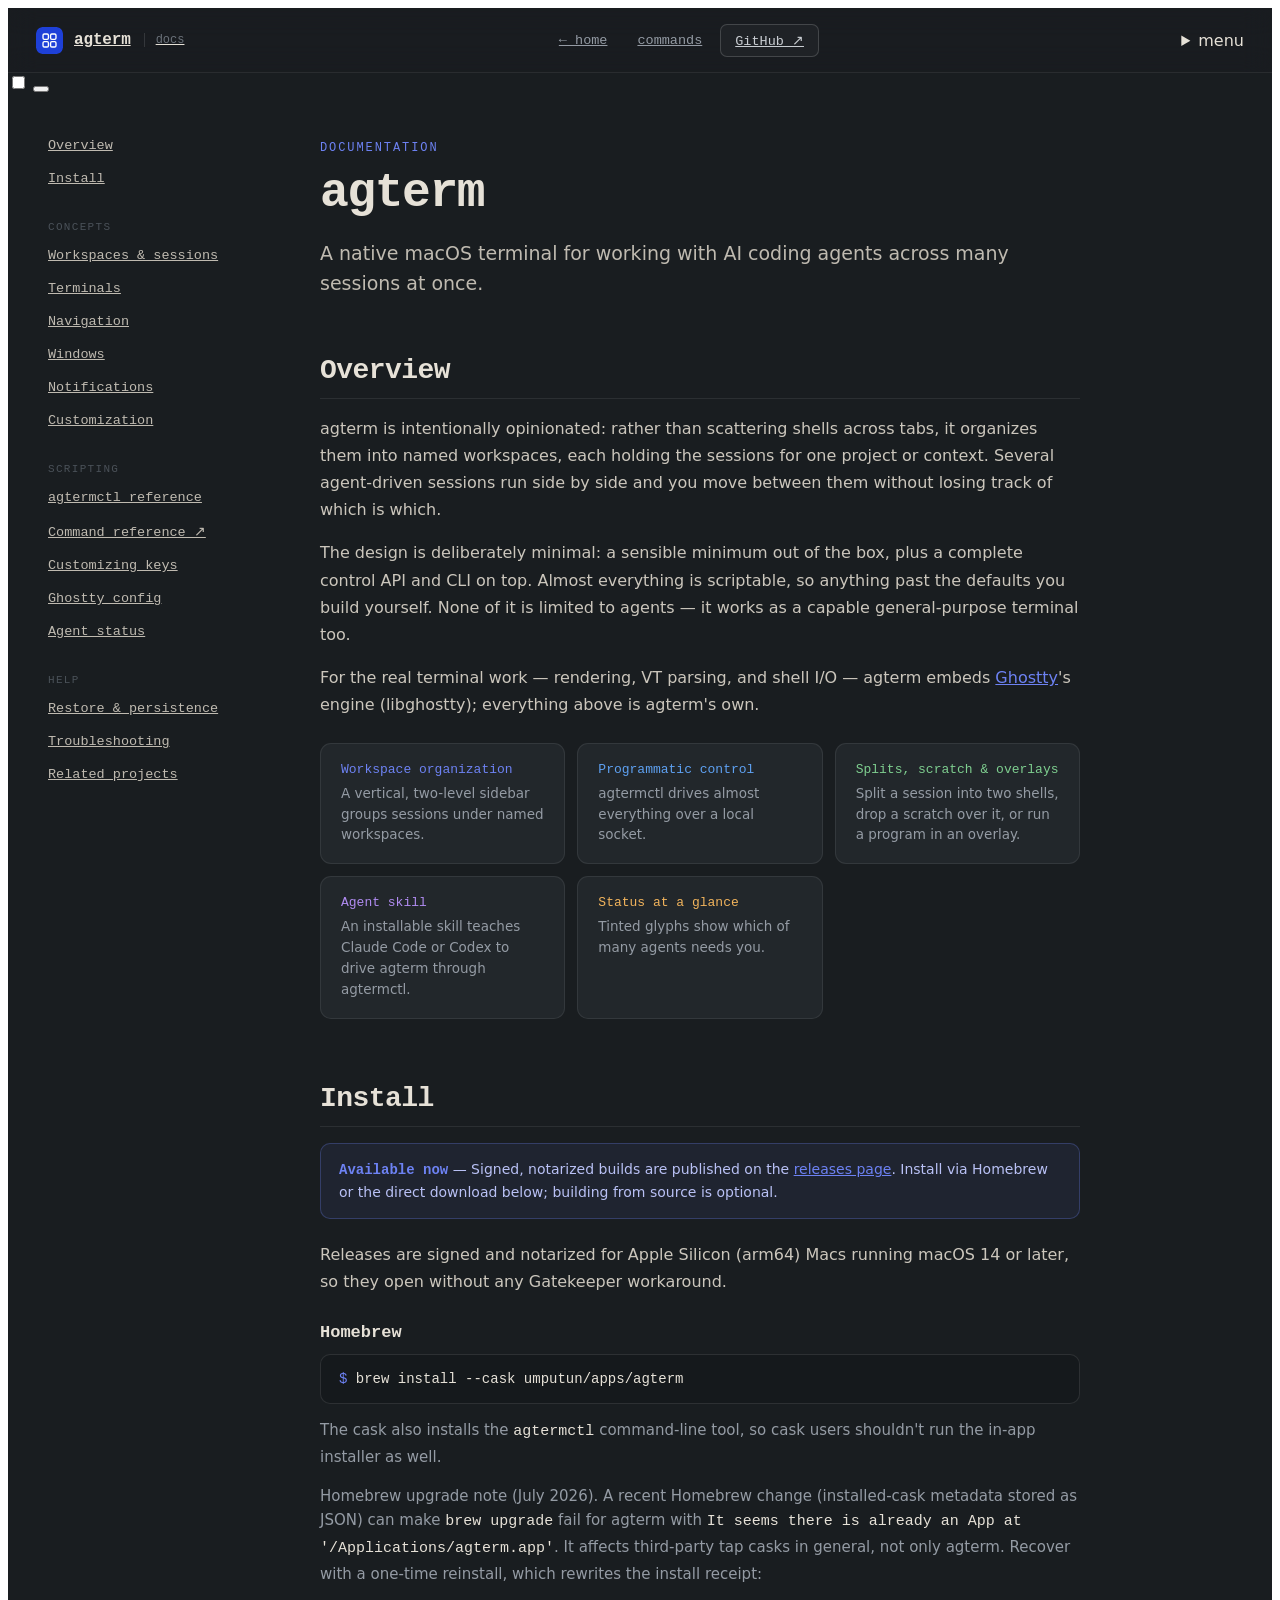
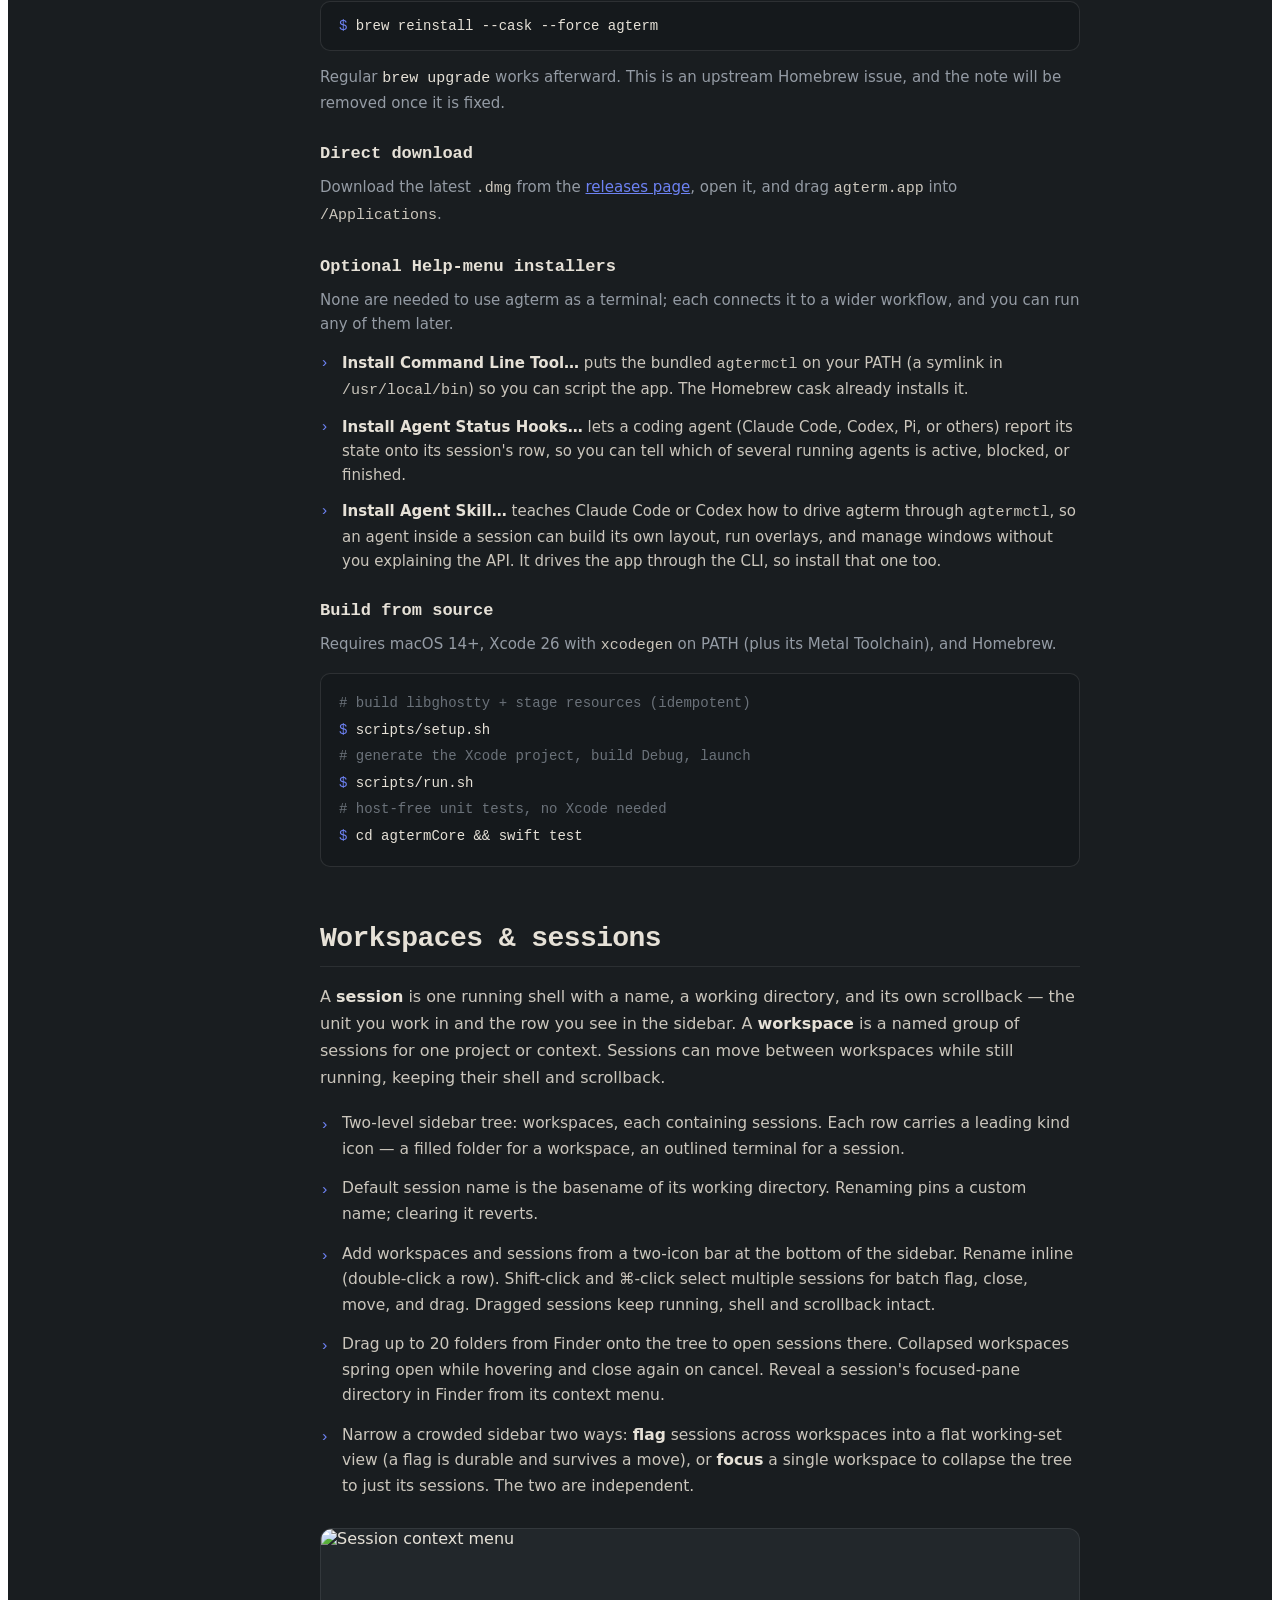
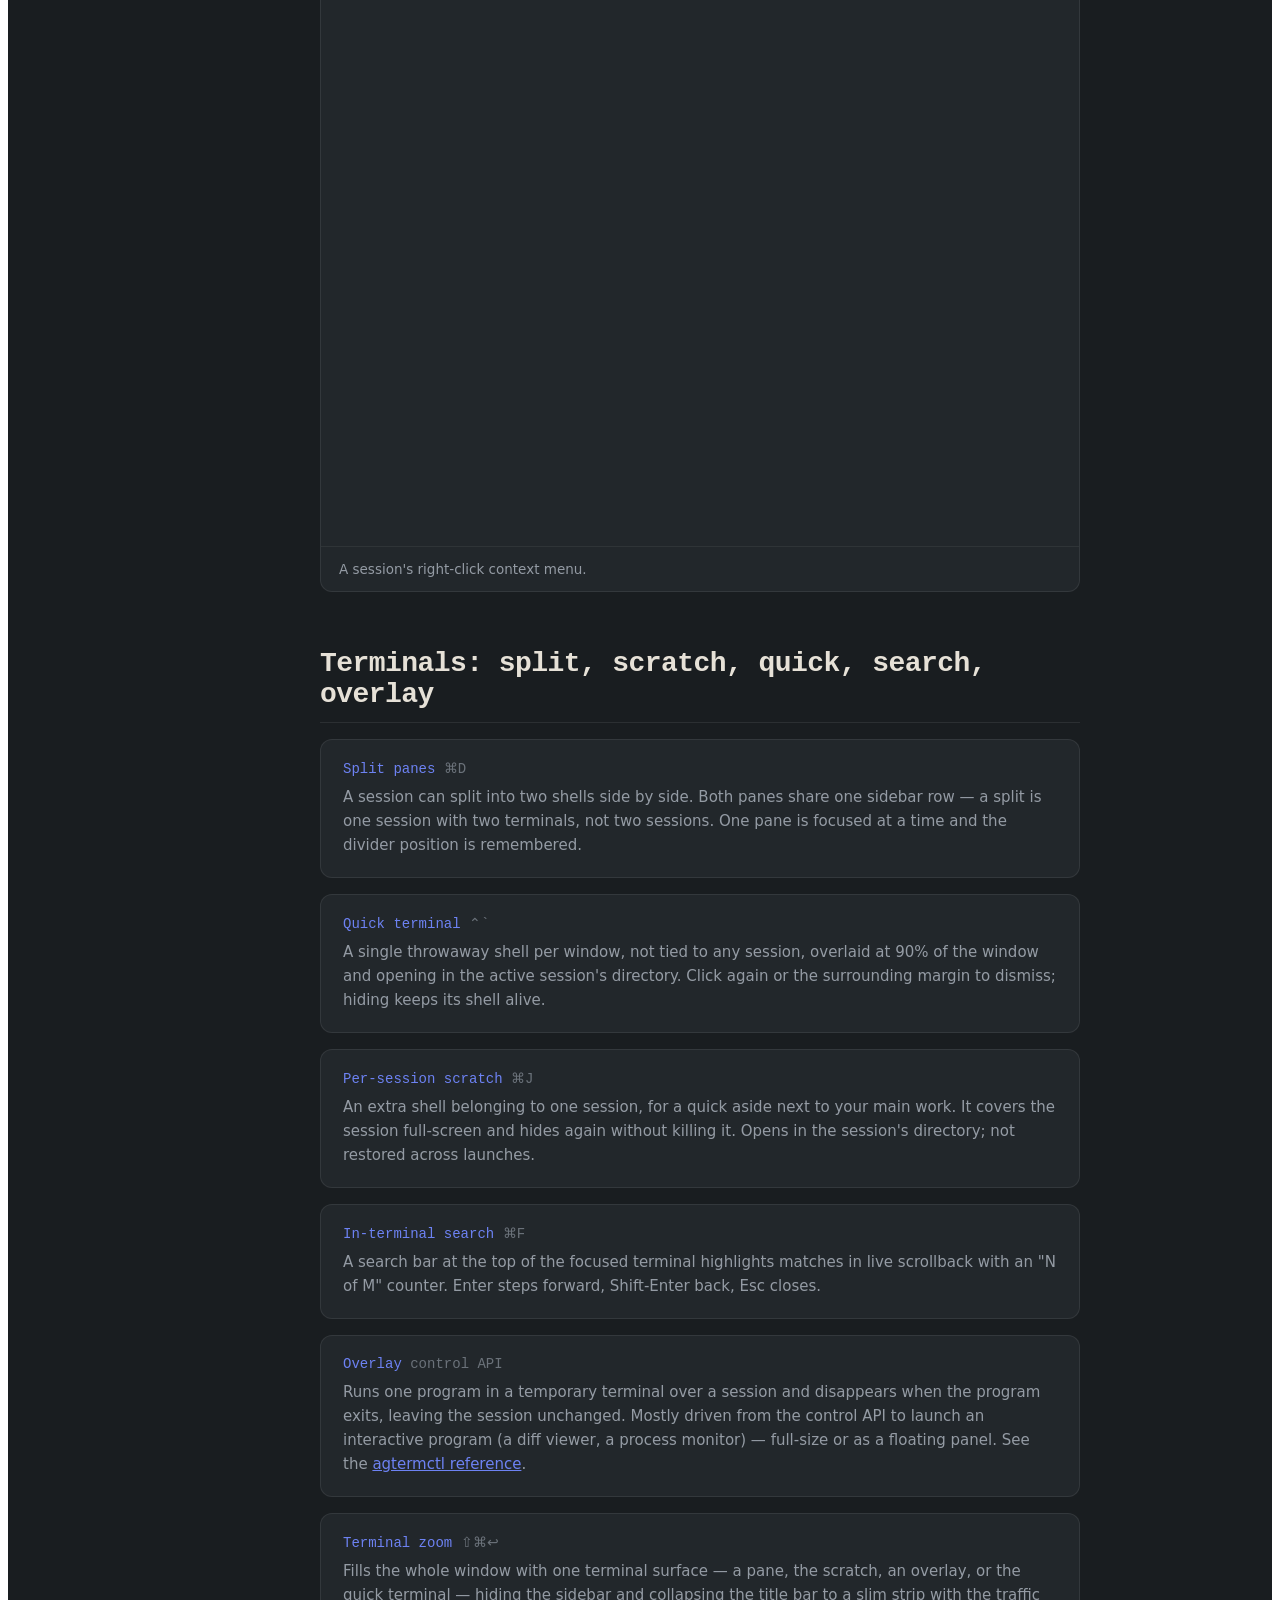
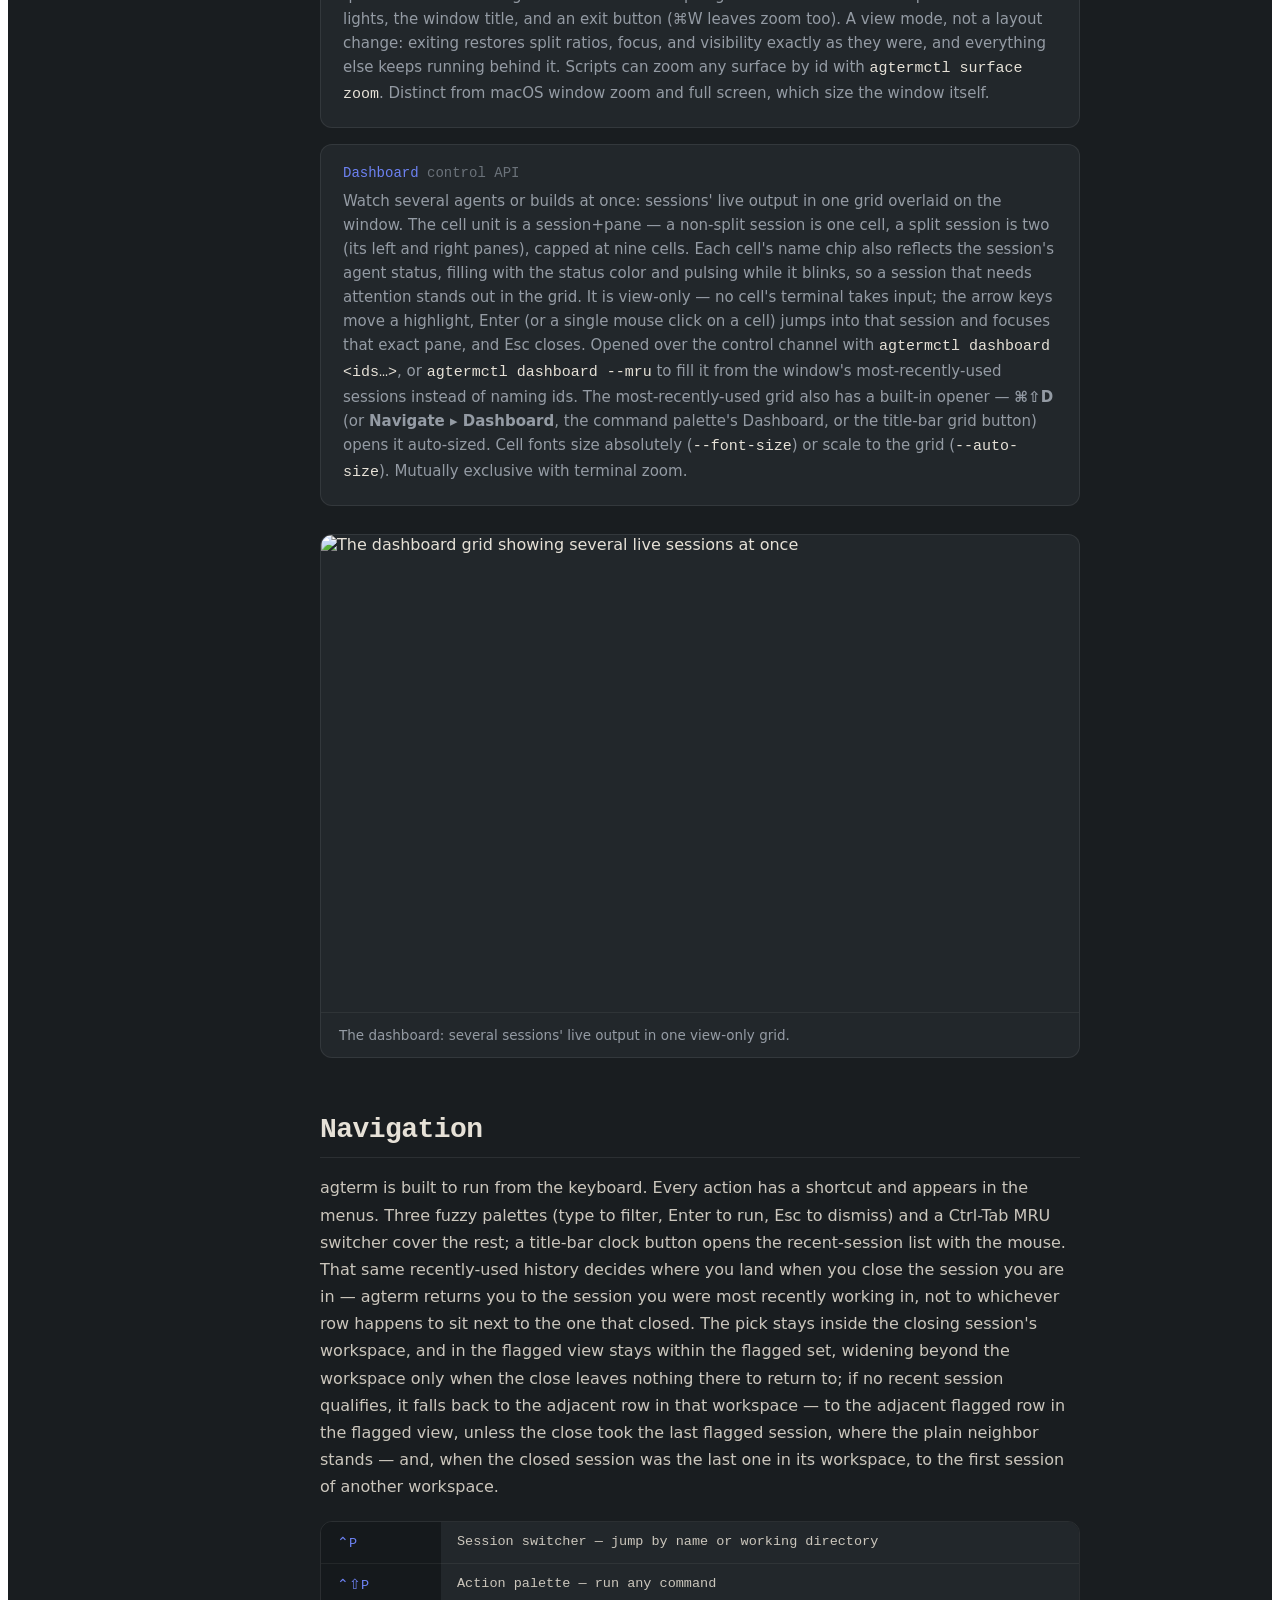
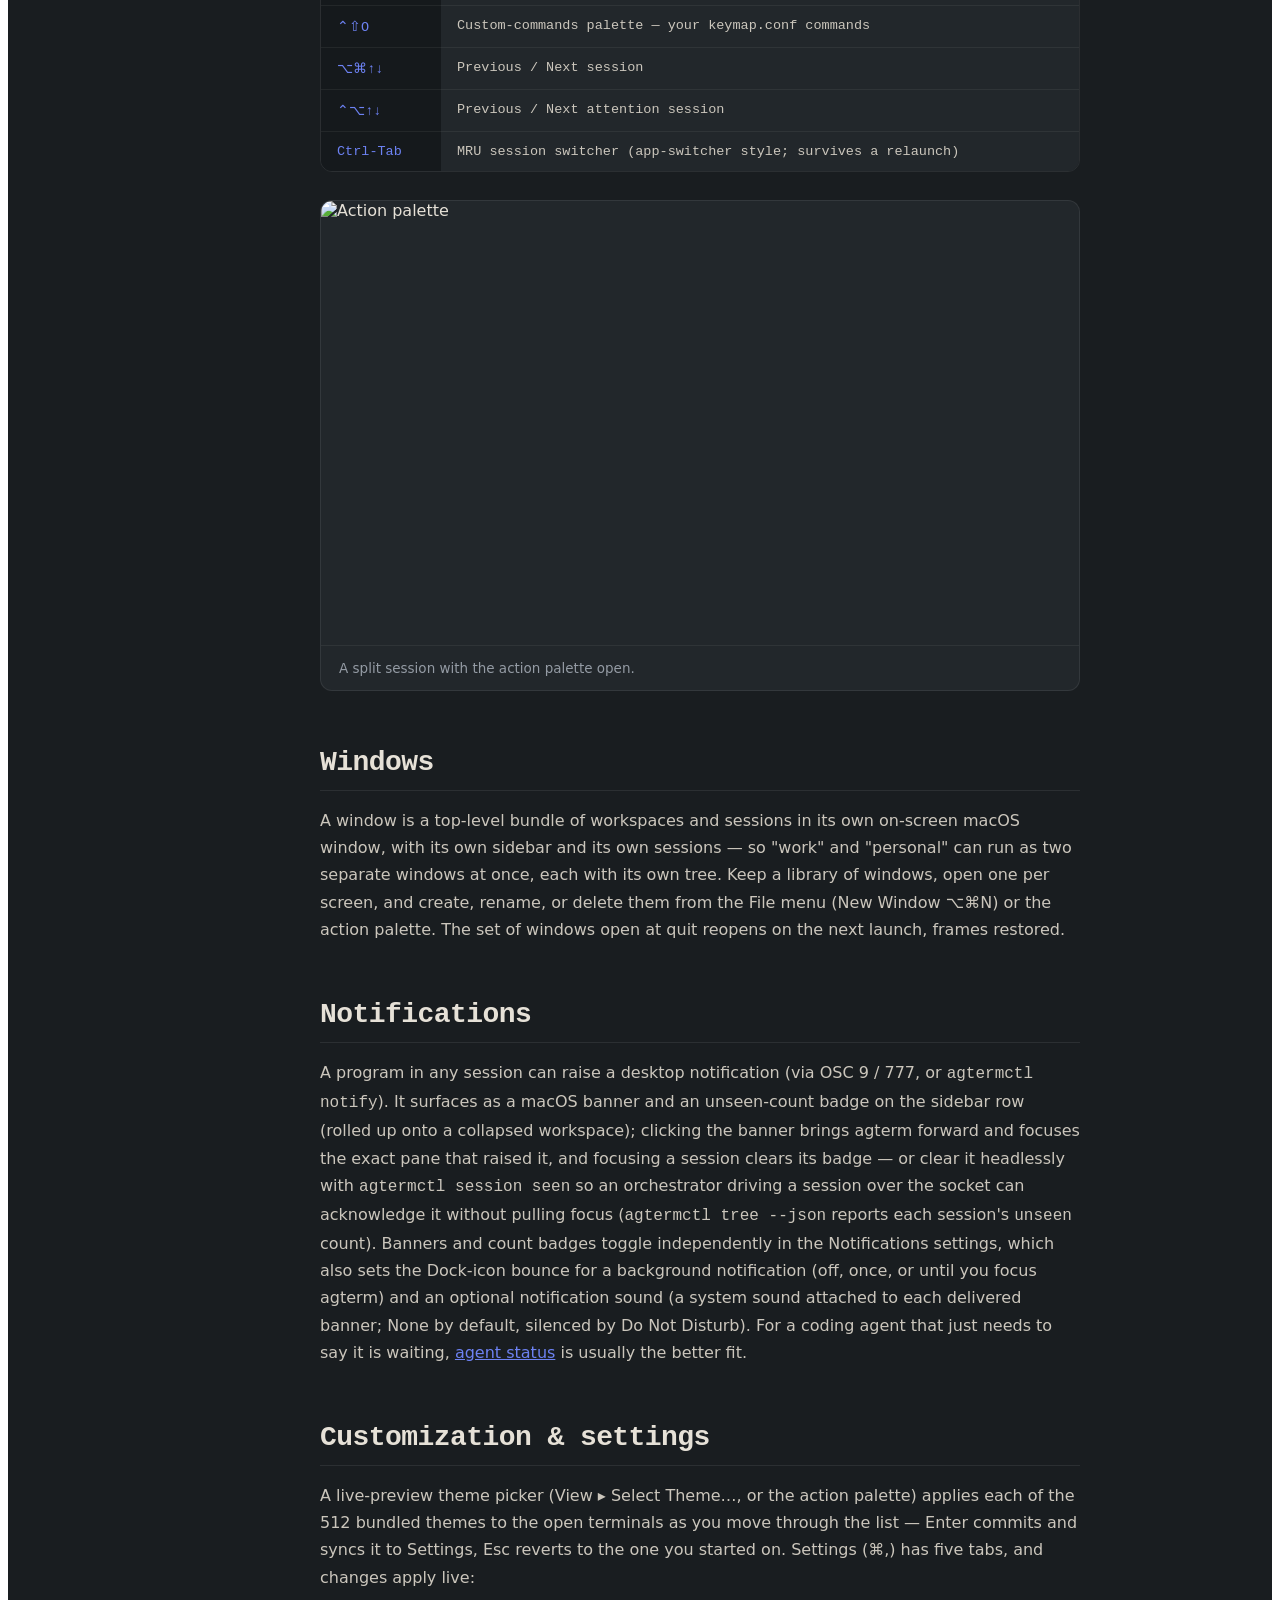
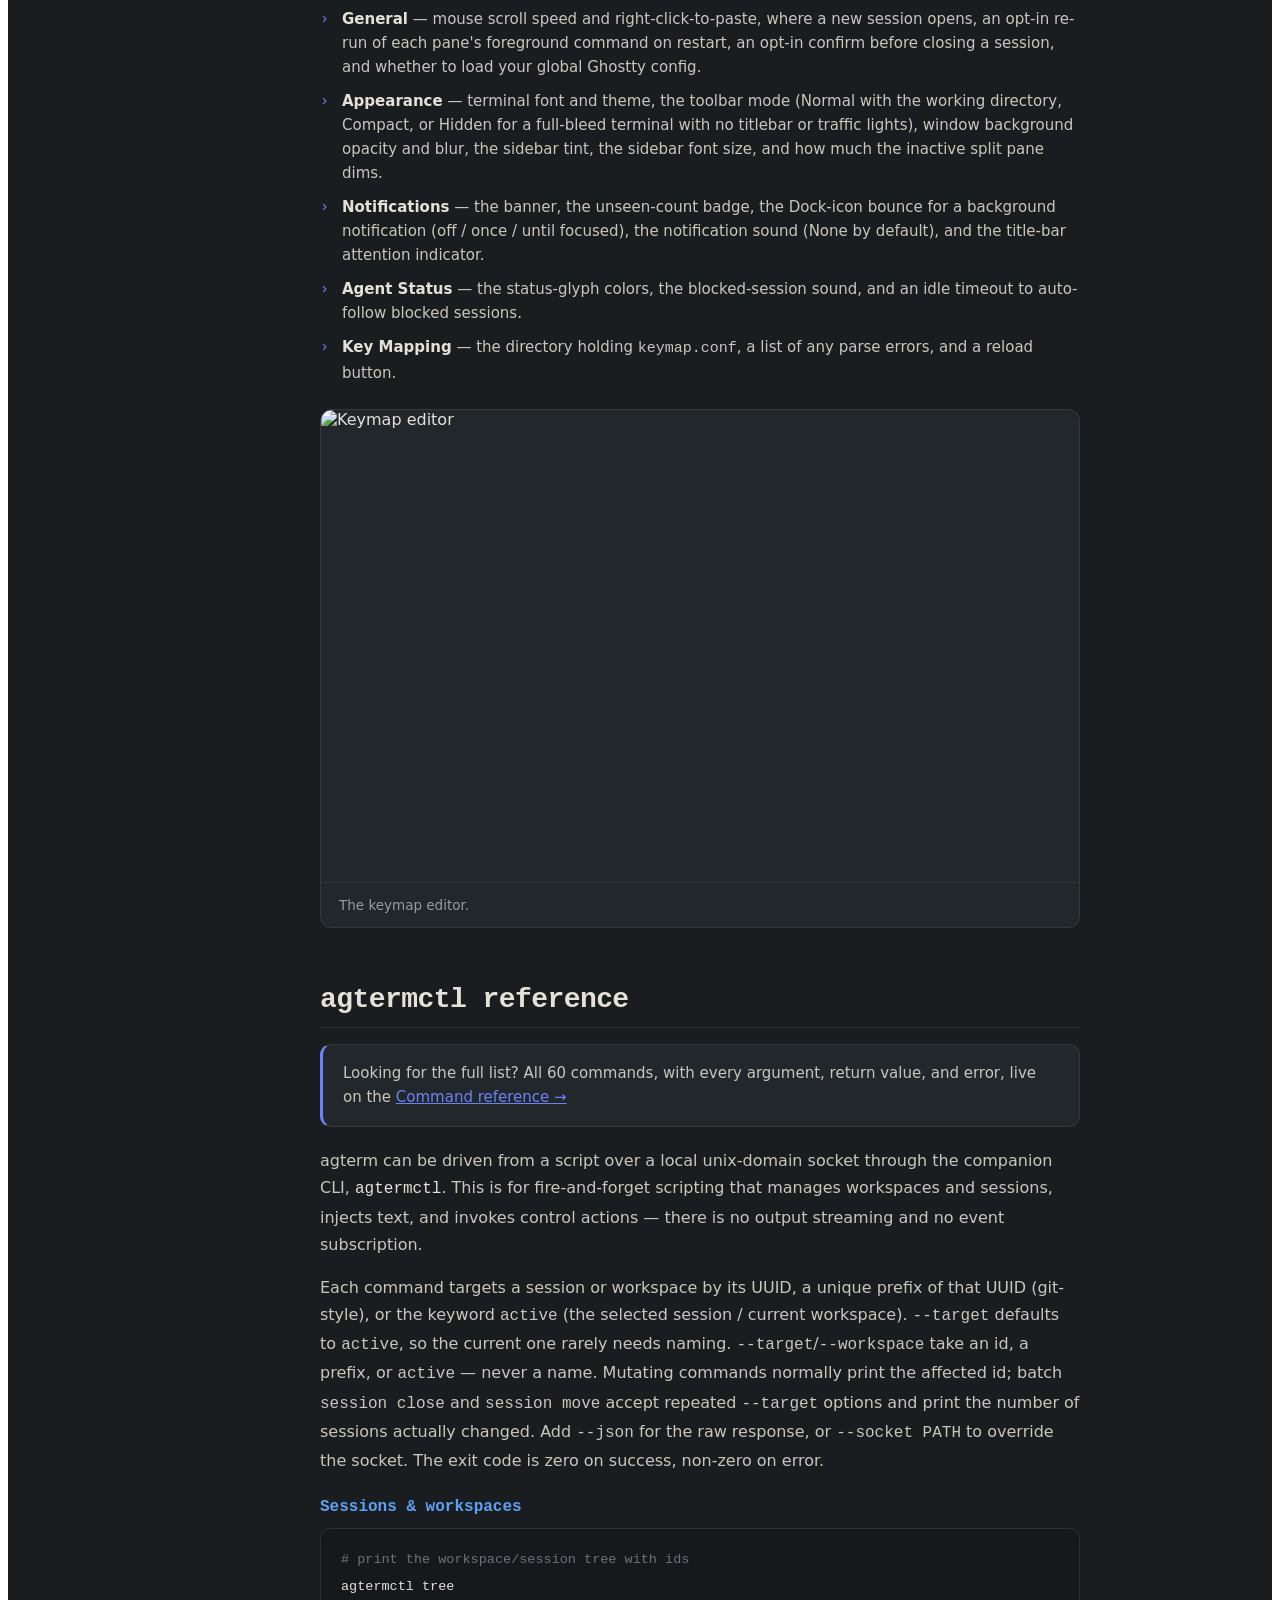
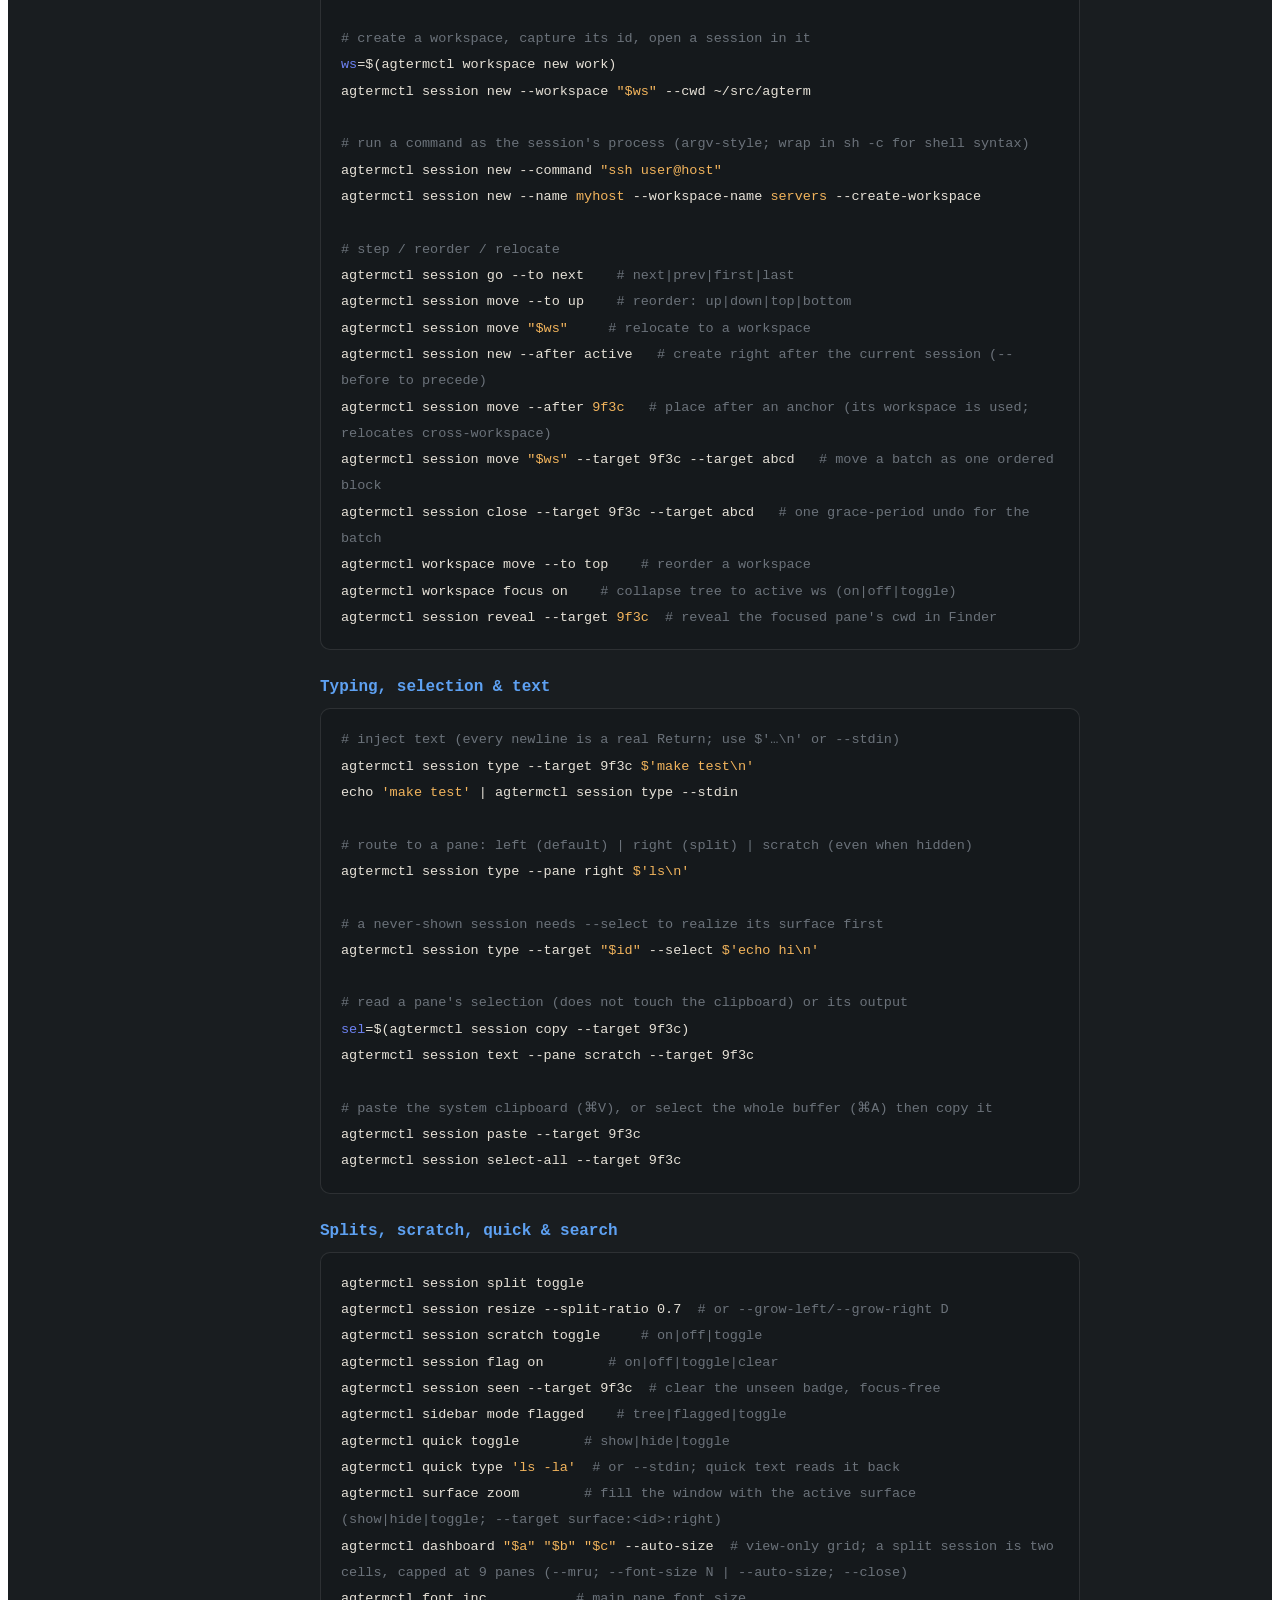
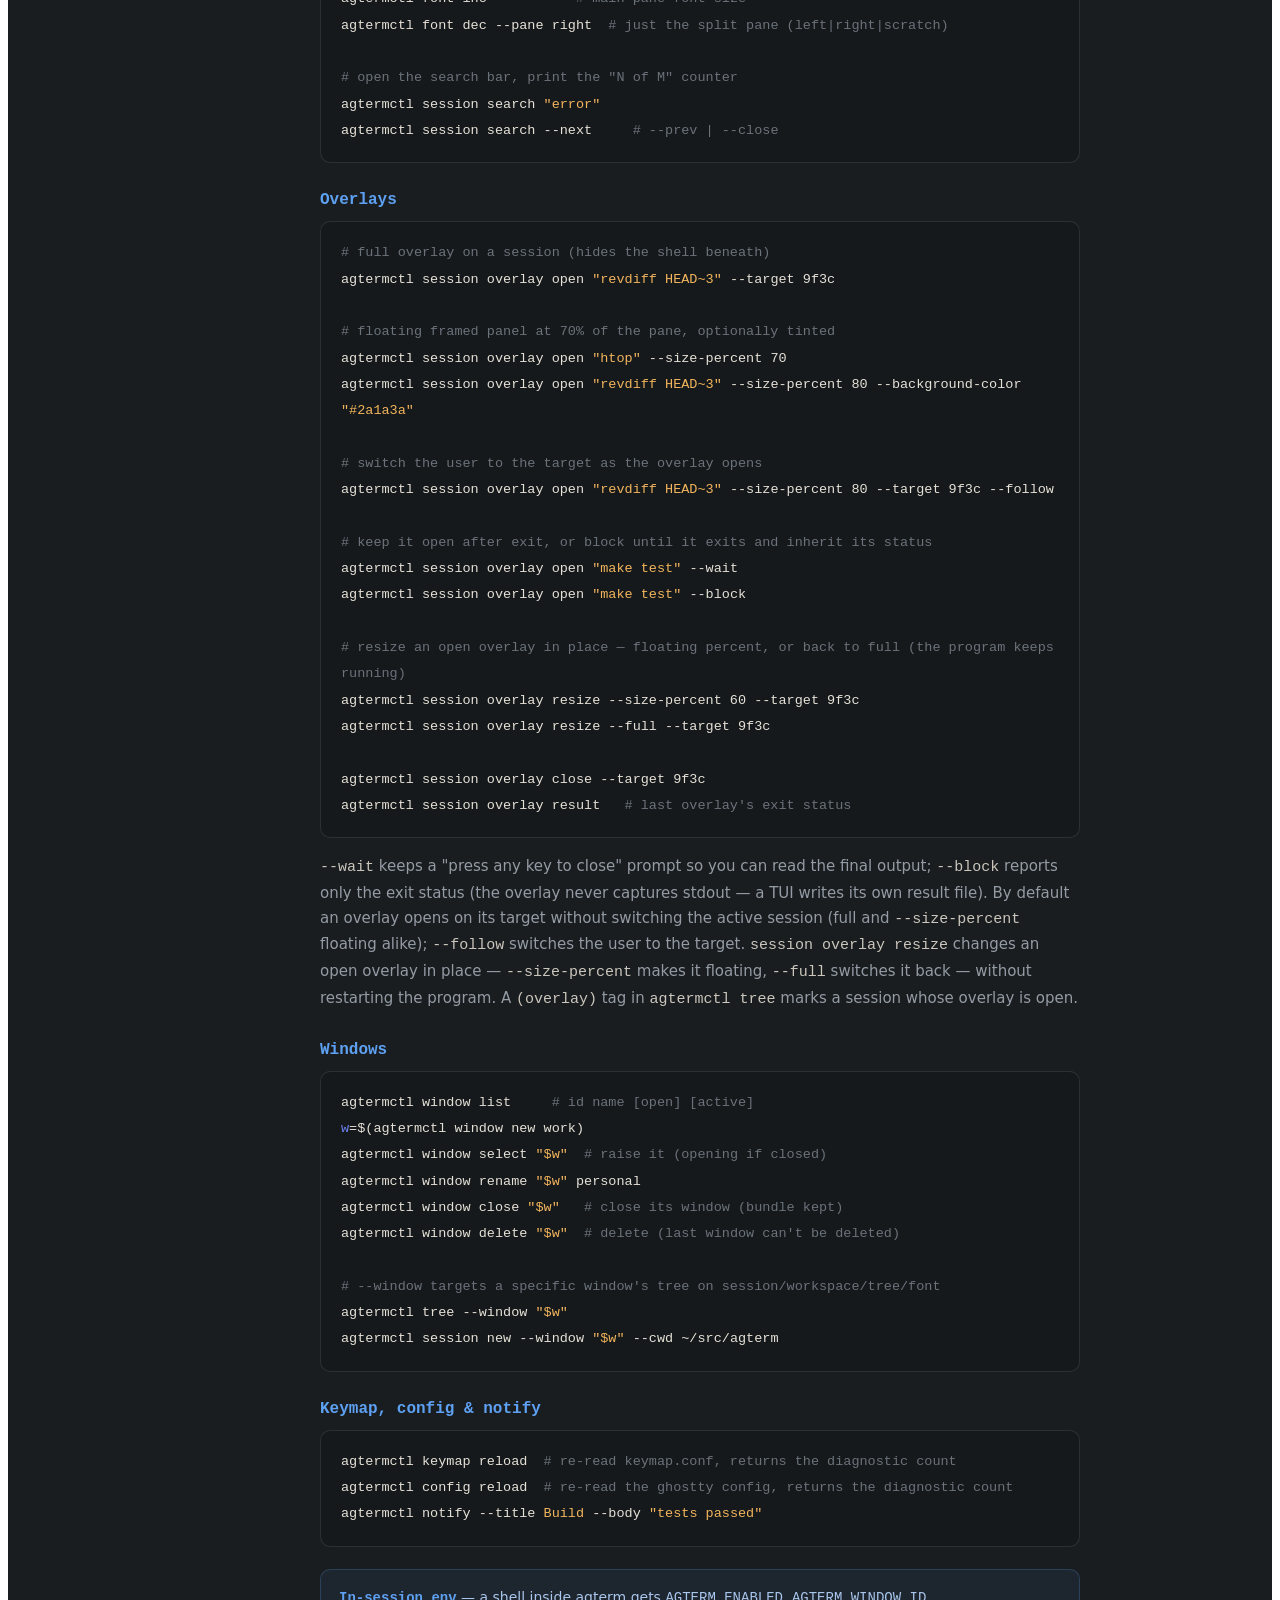
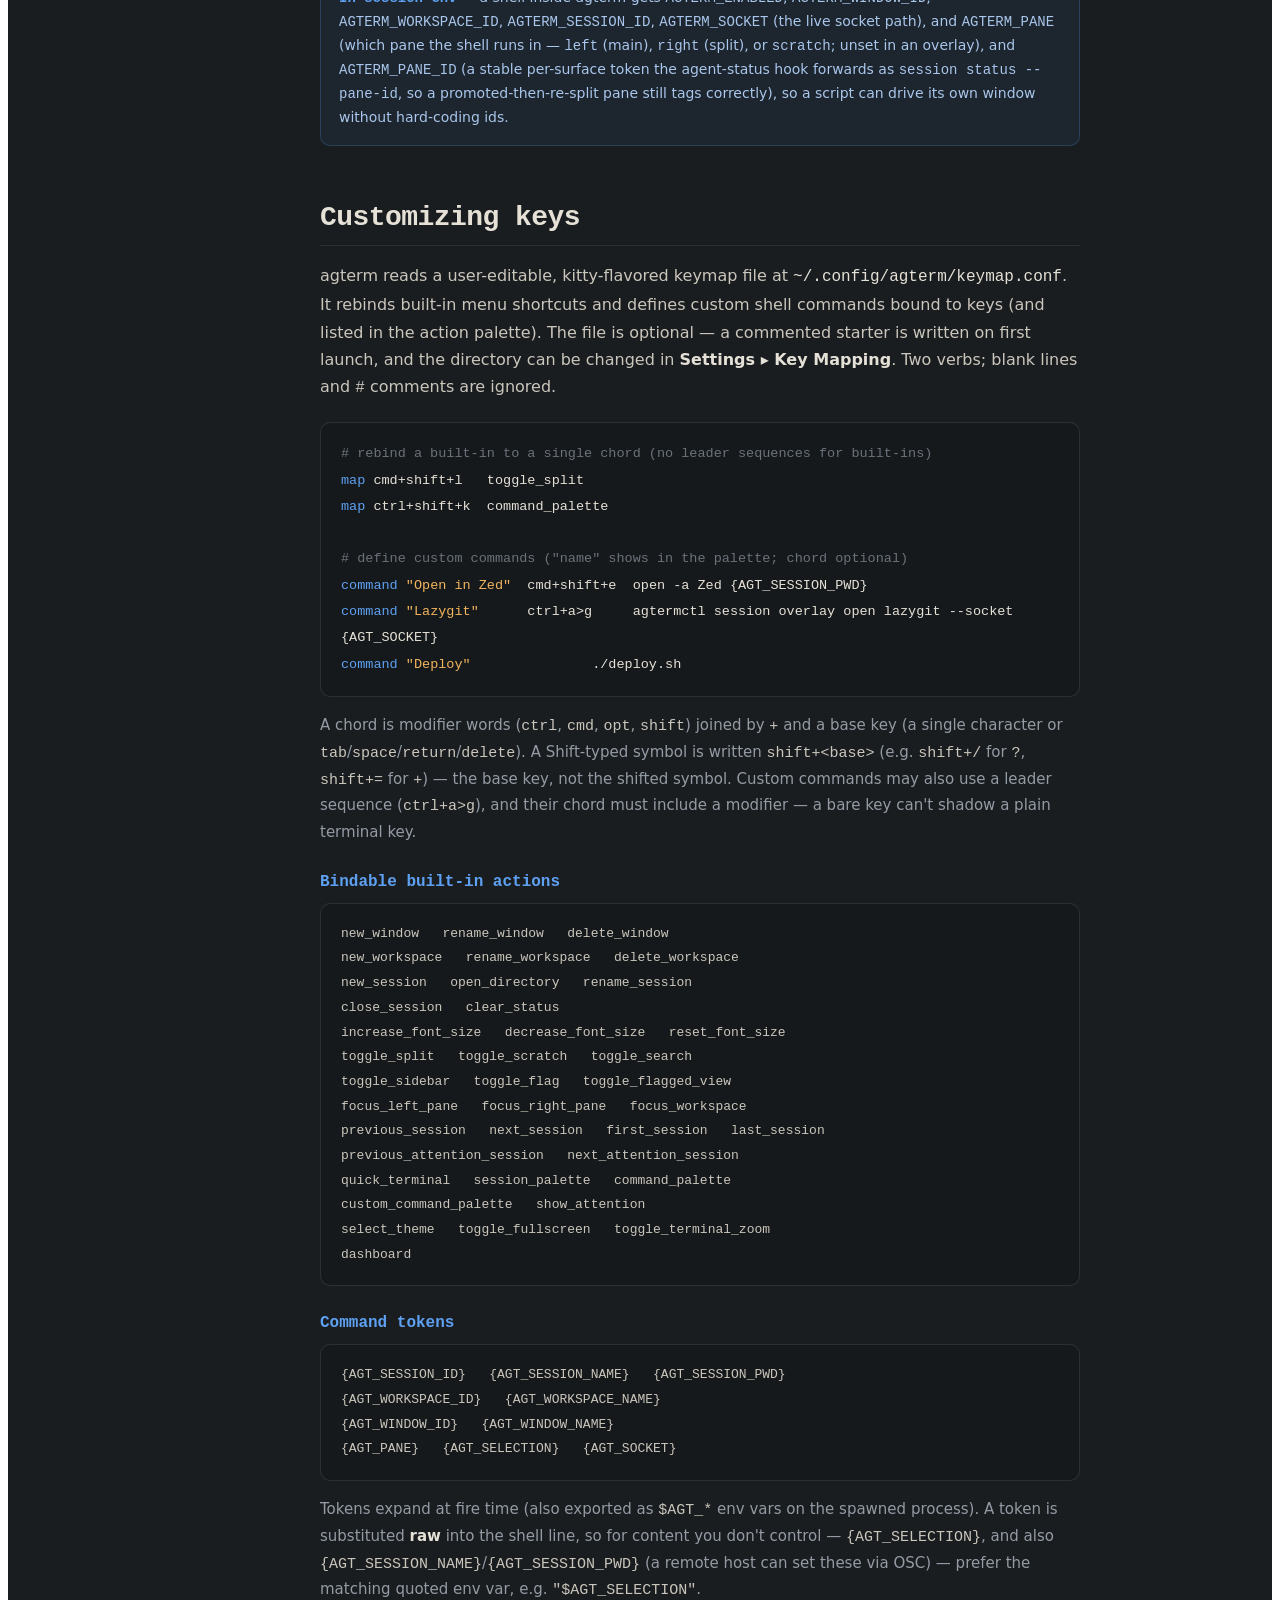
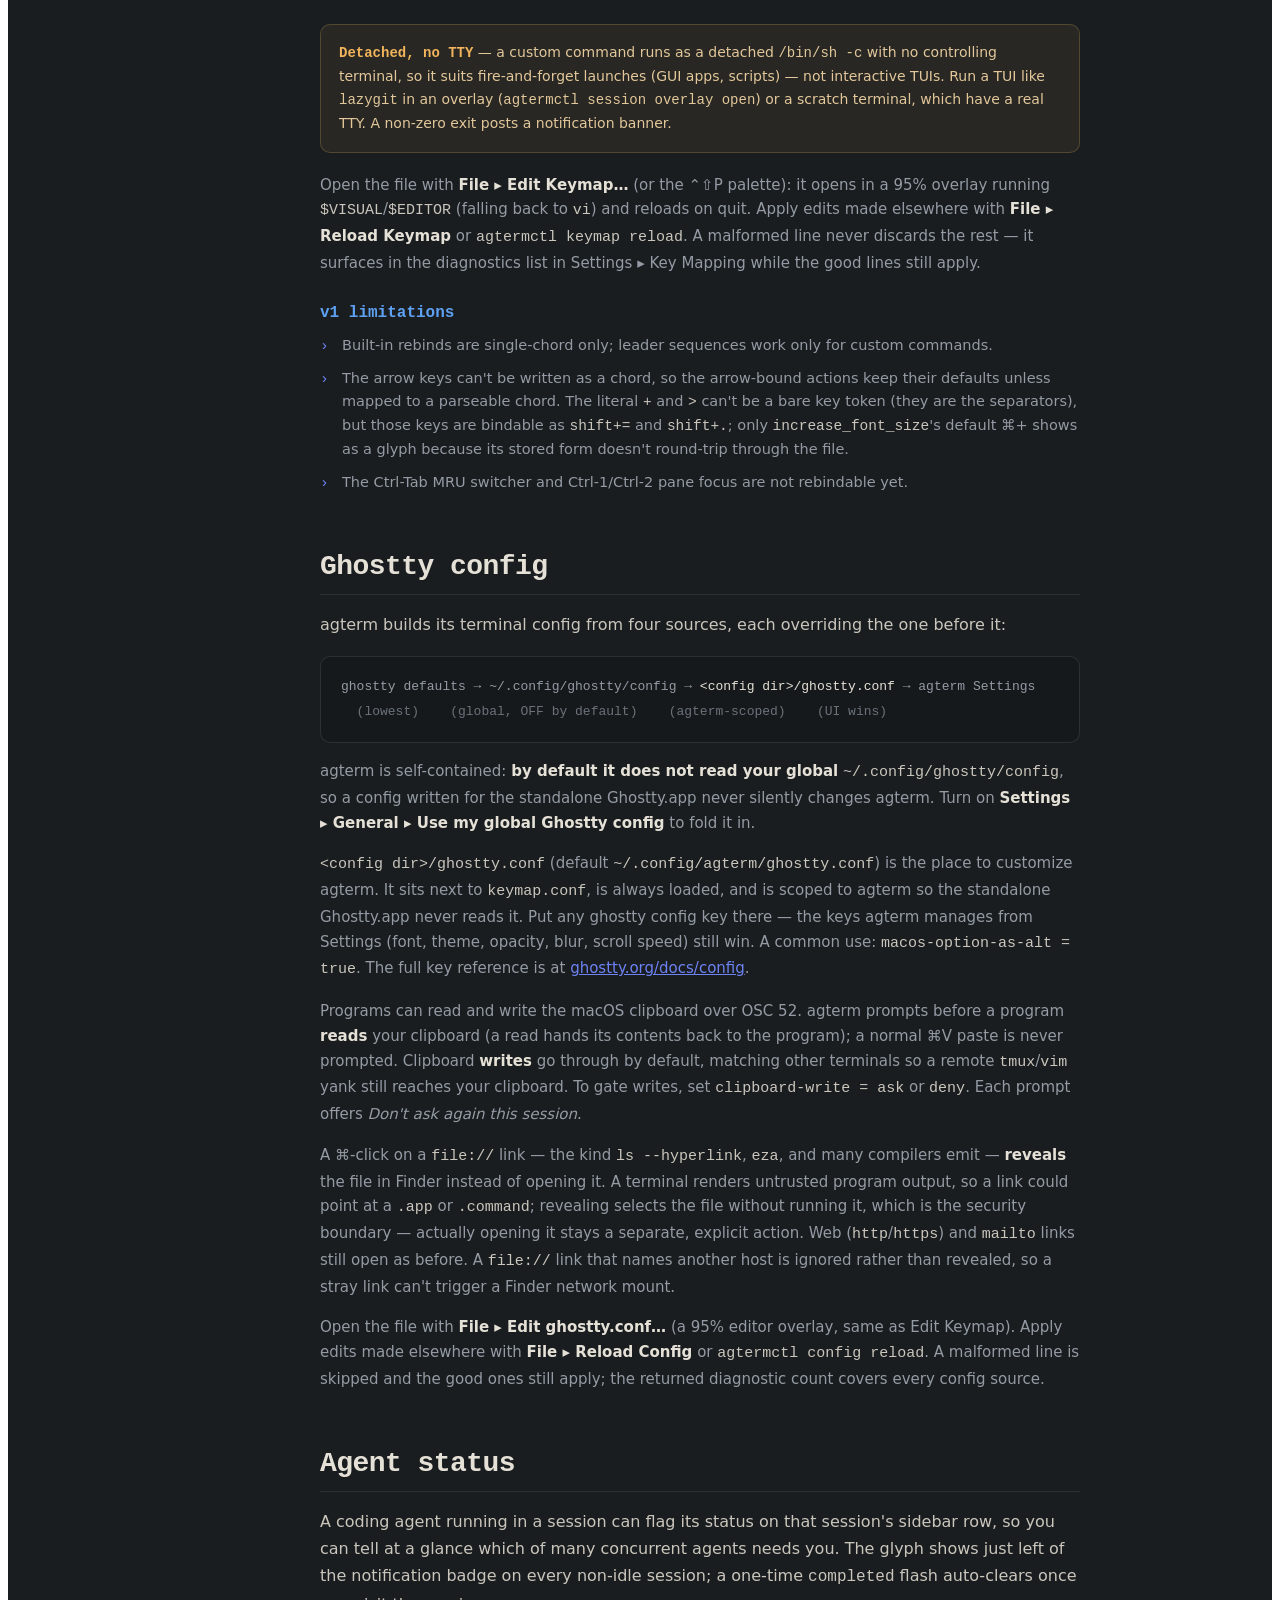
==== commit 63e22d31: "feat: return to previously-active session when the active one is closed Closing the active session n" ====
--- a/site/docs.html
+++ b/site/docs.html
@@ -64,6 +64,7 @@
         "
       >
         <div
+          class="site-nav-bar"
           style="
             max-width: 1240px;
             margin: 0 auto;
@@ -104,6 +105,7 @@
             >
           </a>
           <div
+            class="site-nav-desktop"
             style="
               display: flex;
               align-items: center;
@@ -128,13 +130,41 @@
               >GitHub ↗</a
             >
           </div>
+          <details class="site-nav-mobile">
+            <summary>menu</summary>
+            <nav aria-label="Mobile navigation" onclick="this.parentElement.open=false">
+              <button
+                type="button"
+                class="doc-drawer-trigger"
+                aria-controls="doc-navigation"
+                onclick="document.getElementById('doc-drawer').checked=true; document.querySelector('#doc-navigation a').focus()"
+              >
+                contents
+              </button>
+              <a href="/">← home</a>
+              <a href="/commands">commands</a>
+              <a href="https://github.com/umputun/agterm">GitHub ↗</a>
+            </nav>
+          </details>
         </div>
       </div>
 
+      <input class="doc-drawer-toggle" type="checkbox" id="doc-drawer" />
+      <button
+        type="button"
+        class="doc-drawer-overlay"
+        aria-label="Close documentation navigation"
+        onclick="document.getElementById('doc-drawer').checked=false; document.querySelector('.site-nav-mobile summary').focus()"
+      ></button>
+
       <!-- ===== LAYOUT ===== -->
-      <div style="max-width: 1240px; margin: 0 auto; display: grid; grid-template-columns: 236px 1fr; gap: 48px; padding: 0 28px">
+      <div
+        class="doc-layout"
+        style="max-width: 1240px; margin: 0 auto; display: grid; grid-template-columns: 236px 1fr; gap: 48px; padding: 0 28px"
+      >
         <!-- SIDEBAR -->
         <aside
+          id="doc-navigation"
           class="doc-scroll"
           style="
             position: sticky;
@@ -146,7 +176,11 @@
             font-family: &quot;JetBrains Mono&quot;, monospace;
           "
         >
-          <nav style="display: flex; flex-direction: column; gap: 4px; font-size: 13.5px">
+          <nav
+            aria-label="Documentation sections"
+            onclick="document.getElementById('doc-drawer').checked=false; document.querySelector('.site-nav-mobile summary').focus()"
+            style="display: flex; flex-direction: column; gap: 4px; font-size: 13.5px"
+          >
             <a href="#overview" style="color: #bfbab0; padding: 7px 12px; border-radius: 7px" class="hv9">Overview</a>
             <a href="#install" style="color: #bfbab0; padding: 7px 12px; border-radius: 7px" class="hv9">Install</a>
             <div style="height: 16px"></div>
@@ -177,7 +211,7 @@
         </aside>
 
         <!-- CONTENT -->
-        <main style="min-width: 0; padding: 48px 0 120px; max-width: 760px">
+        <main class="doc-content" style="min-width: 0; padding: 48px 0 120px; max-width: 760px">
           <!-- title -->
           <div
             style="
@@ -775,7 +809,13 @@
             <p style="font-size: 16px; line-height: 1.7; color: #cbc6bc; margin: 0 0 20px">
               agterm is built to run from the keyboard. Every action has a shortcut and appears in the menus. Three fuzzy palettes
               (type to filter, Enter to run, Esc to dismiss) and a Ctrl-Tab MRU switcher cover the rest; a title-bar clock button
-              opens the recent-session list with the mouse.
+              opens the recent-session list with the mouse. That same recently-used history decides where you land when you close
+              the session you are in — agterm returns you to the session you were most recently working in, not to whichever row
+              happens to sit next to the one that closed. The pick stays inside the closing session's workspace, and in the flagged
+              view stays within the flagged set, widening beyond the workspace only when the close leaves nothing there to return
+              to; if no recent session qualifies, it falls back to the adjacent row in that workspace — to the adjacent flagged row
+              in the flagged view, unless the close took the last flagged session, where the plain neighbor stands — and, when the
+              closed session was the last one in its workspace, to the first session of another workspace.
             </p>
             <div
               style="
@@ -963,7 +1003,8 @@
               so an orchestrator driving a session over the socket can acknowledge it without pulling focus
               (<span style="font-family: &quot;JetBrains Mono&quot;, monospace; color: #cbc6bc">agtermctl tree --json</span> reports each session's <span style="font-family: &quot;JetBrains Mono&quot;, monospace; color: #cbc6bc">unseen</span> count).
               Banners and count badges toggle independently in the Notifications settings, which also sets the Dock-icon
-              bounce for a background notification (off, once, or until you focus agterm). For a coding agent that just needs to say it is
+              bounce for a background notification (off, once, or until you focus agterm) and an optional notification
+              sound (a system sound attached to each delivered banner; None by default, silenced by Do Not Disturb). For a coding agent that just needs to say it is
               waiting, <a href="#status" style="color: #6d82f3">agent status</a> is usually the better fit.
             </p>
           </section>
@@ -1010,7 +1051,8 @@
                   style="position: absolute; left: 0; top: 1px; color: #6d82f3; font-family: &quot;JetBrains Mono&quot;, monospace"
                   >›</span
                 ><strong style="color: #e6e1d7">Notifications</strong> — the banner, the unseen-count badge, the Dock-icon
-                bounce for a background notification (off / once / until focused), and the title-bar attention indicator.
+                bounce for a background notification (off / once / until focused), the notification sound (None by
+                default), and the title-bar attention indicator.
               </div>
               <div style="font-size: 15px; line-height: 1.6; color: #cbc6bc; padding-left: 22px; position: relative">
                 <span
@@ -1845,6 +1887,8 @@
               <span style="font-family: &quot;JetBrains Mono&quot;, monospace; color: #cbc6bc">--color</span>
               (<span style="font-family: &quot;JetBrains Mono&quot;, monospace; color: #cbc6bc">#rrggbb</span>) overrides the glyph
               tint for that one call — it rides the status, so the next status set without it reverts to the configured color.
+            </p>
+            <p style="font-size: 15px; line-height: 1.65; color: #949ba4; margin: 16px 0 0">
               <span style="font-family: &quot;JetBrains Mono&quot;, monospace; color: #cbc6bc">--pane</span>
               (<span style="font-family: &quot;JetBrains Mono&quot;, monospace; color: #cbc6bc">left</span>|<span
                 style="font-family: &quot;JetBrains Mono&quot;, monospace; color: #cbc6bc"
@@ -1856,7 +1900,10 @@
               agent in a split or scratch tags its own pane to be found (the control <span style="font-family: &quot;JetBrains Mono&quot;, monospace; color: #cbc6bc">session go next-attention</span>
               only steps the selection, it does not itself move focus into the pane). It reads back on
               <span style="font-family: &quot;JetBrains Mono&quot;, monospace; color: #cbc6bc">tree</span> as
-              <span style="font-family: &quot;JetBrains Mono&quot;, monospace; color: #cbc6bc">statusPane</span>. Typing into a
+              <span style="font-family: &quot;JetBrains Mono&quot;, monospace; color: #cbc6bc">statusPane</span>.
+            </p>
+            <p style="font-size: 15px; line-height: 1.65; color: #949ba4; margin: 16px 0 0">
+              Typing into a
               <span style="font-family: &quot;JetBrains Mono&quot;, monospace; color: #cbc6bc">blocked</span>/<span
                 style="font-family: &quot;JetBrains Mono&quot;, monospace; color: #cbc6bc"
                 >completed</span
@@ -1904,9 +1951,15 @@
               <span style="font-family: &quot;JetBrains Mono&quot;, monospace; color: #cbc6bc">active</span> while a command
               matching <span style="font-family: &quot;JetBrains Mono&quot;, monospace; color: #cbc6bc">AGTERM_AGENT_RE</span> runs;
               the default set is gemini, cursor-agent, aider, opencode, crush, goose), and four Claude Code hooks (prompt → active,
-              tool run → active, Stop → completed, permission prompt → blocked). Six Codex lifecycle events run a dedicated adapter.
+              tool run → active, Stop → completed, permission prompt → blocked).
+            </p>
+            <p style="font-size: 15px; line-height: 1.65; color: #949ba4; margin: 16px 0 0">
+              Six Codex lifecycle events run a dedicated adapter.
               A permission request is only a candidate because it fires before Auto Review; the adapter keeps automatic decisions
-              active and changes the row to blocked only after a real approval or structured question appears in that pane. When Pi
+              active and changes the row to blocked only after a real approval or structured question appears in that pane.
+            </p>
+            <p style="font-size: 15px; line-height: 1.65; color: #949ba4; margin: 16px 0 0">
+              When Pi
               has already created <span style="font-family: &quot;JetBrains Mono&quot;, monospace; color: #cbc6bc">~/.pi/agent</span>,
               the installer also adds a lifecycle extension: Pi work starts as active and settles as completed after retries and
               queued continuations finish. Pi has no built-in permission or structured-question event, so it does not infer blocked
